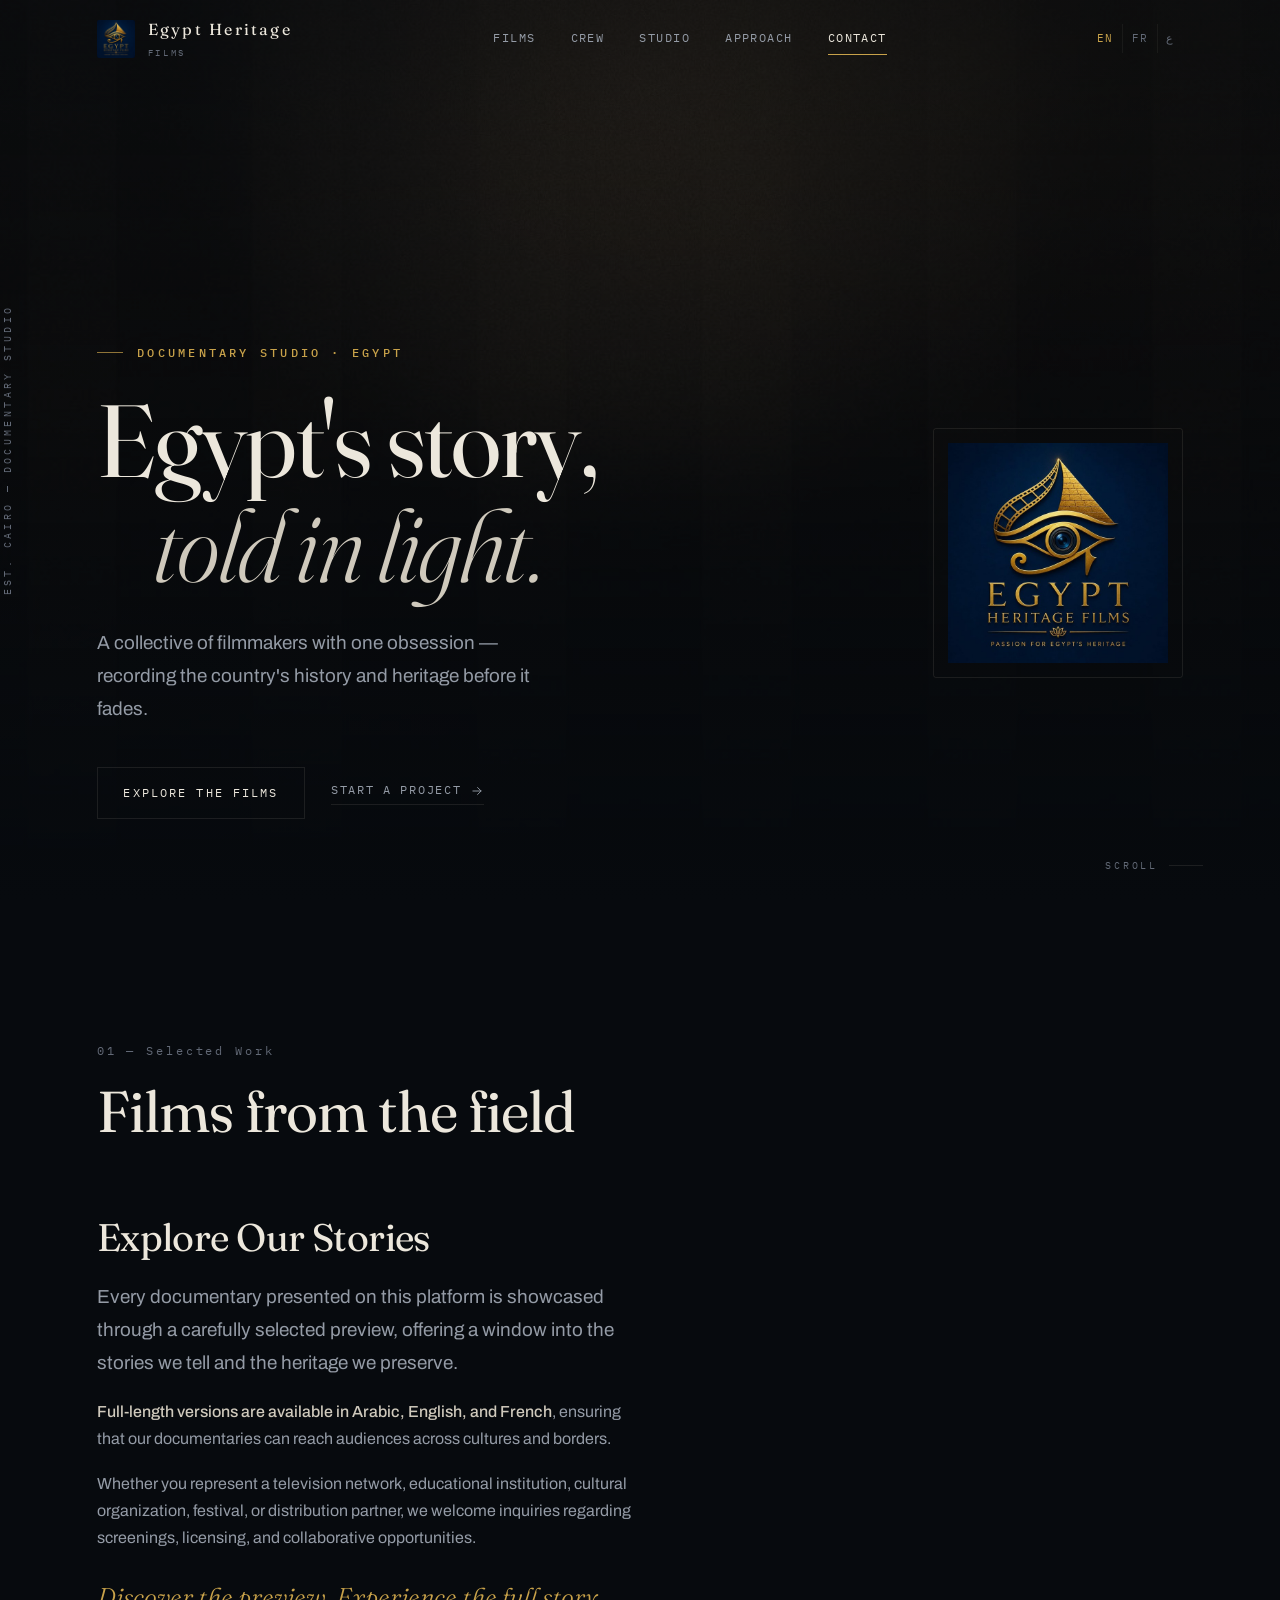
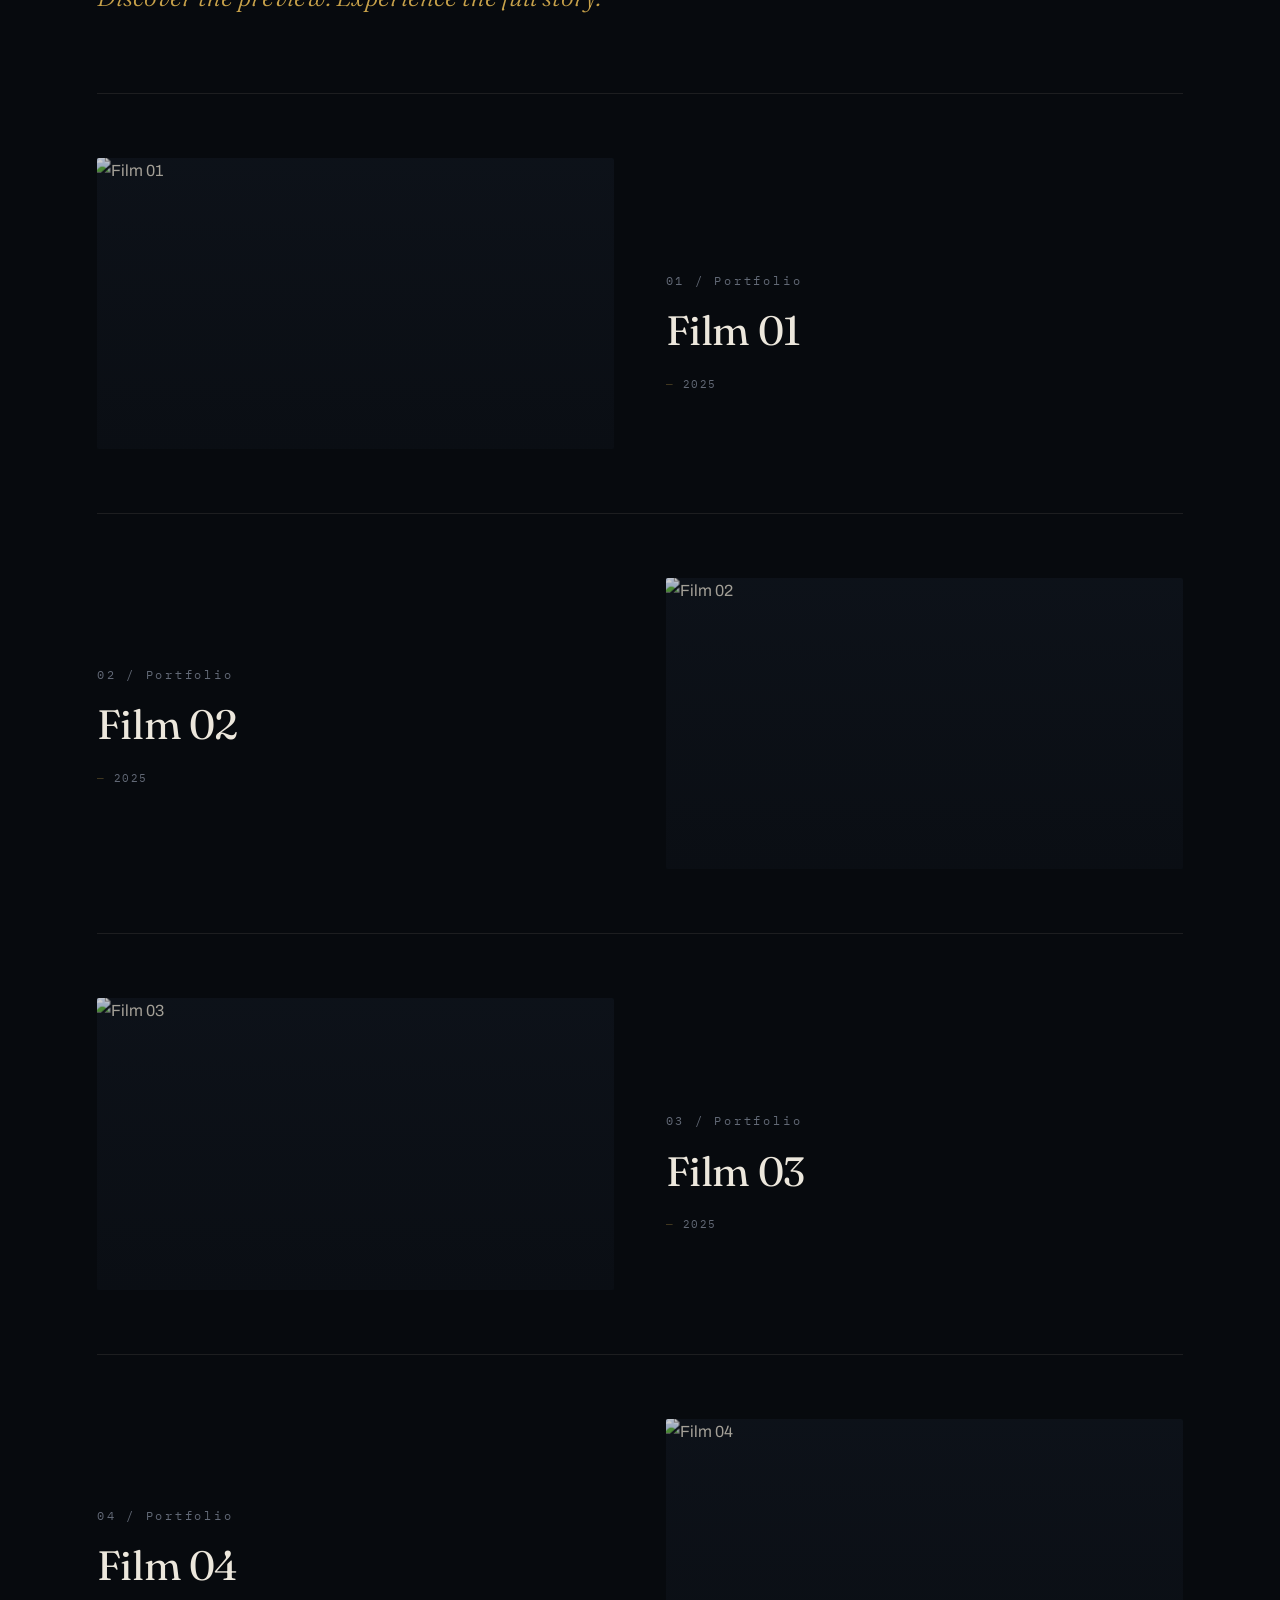
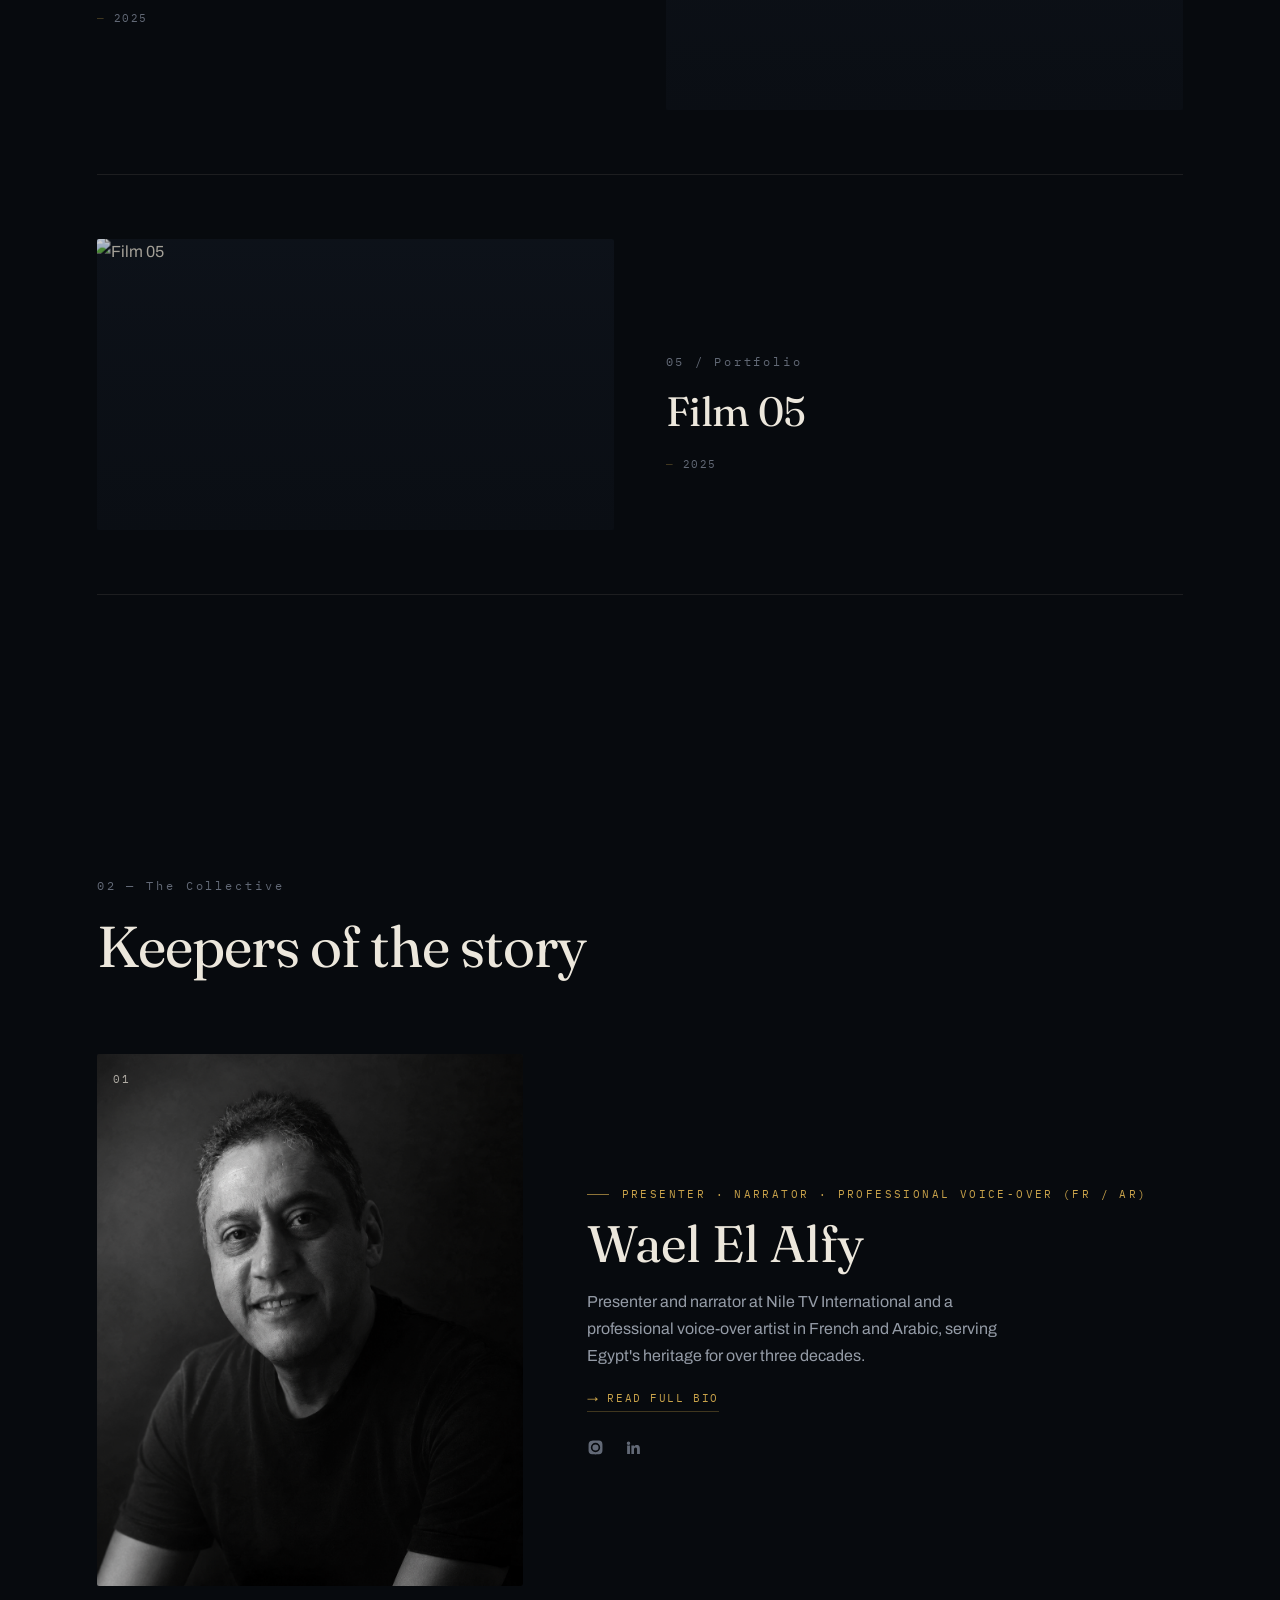
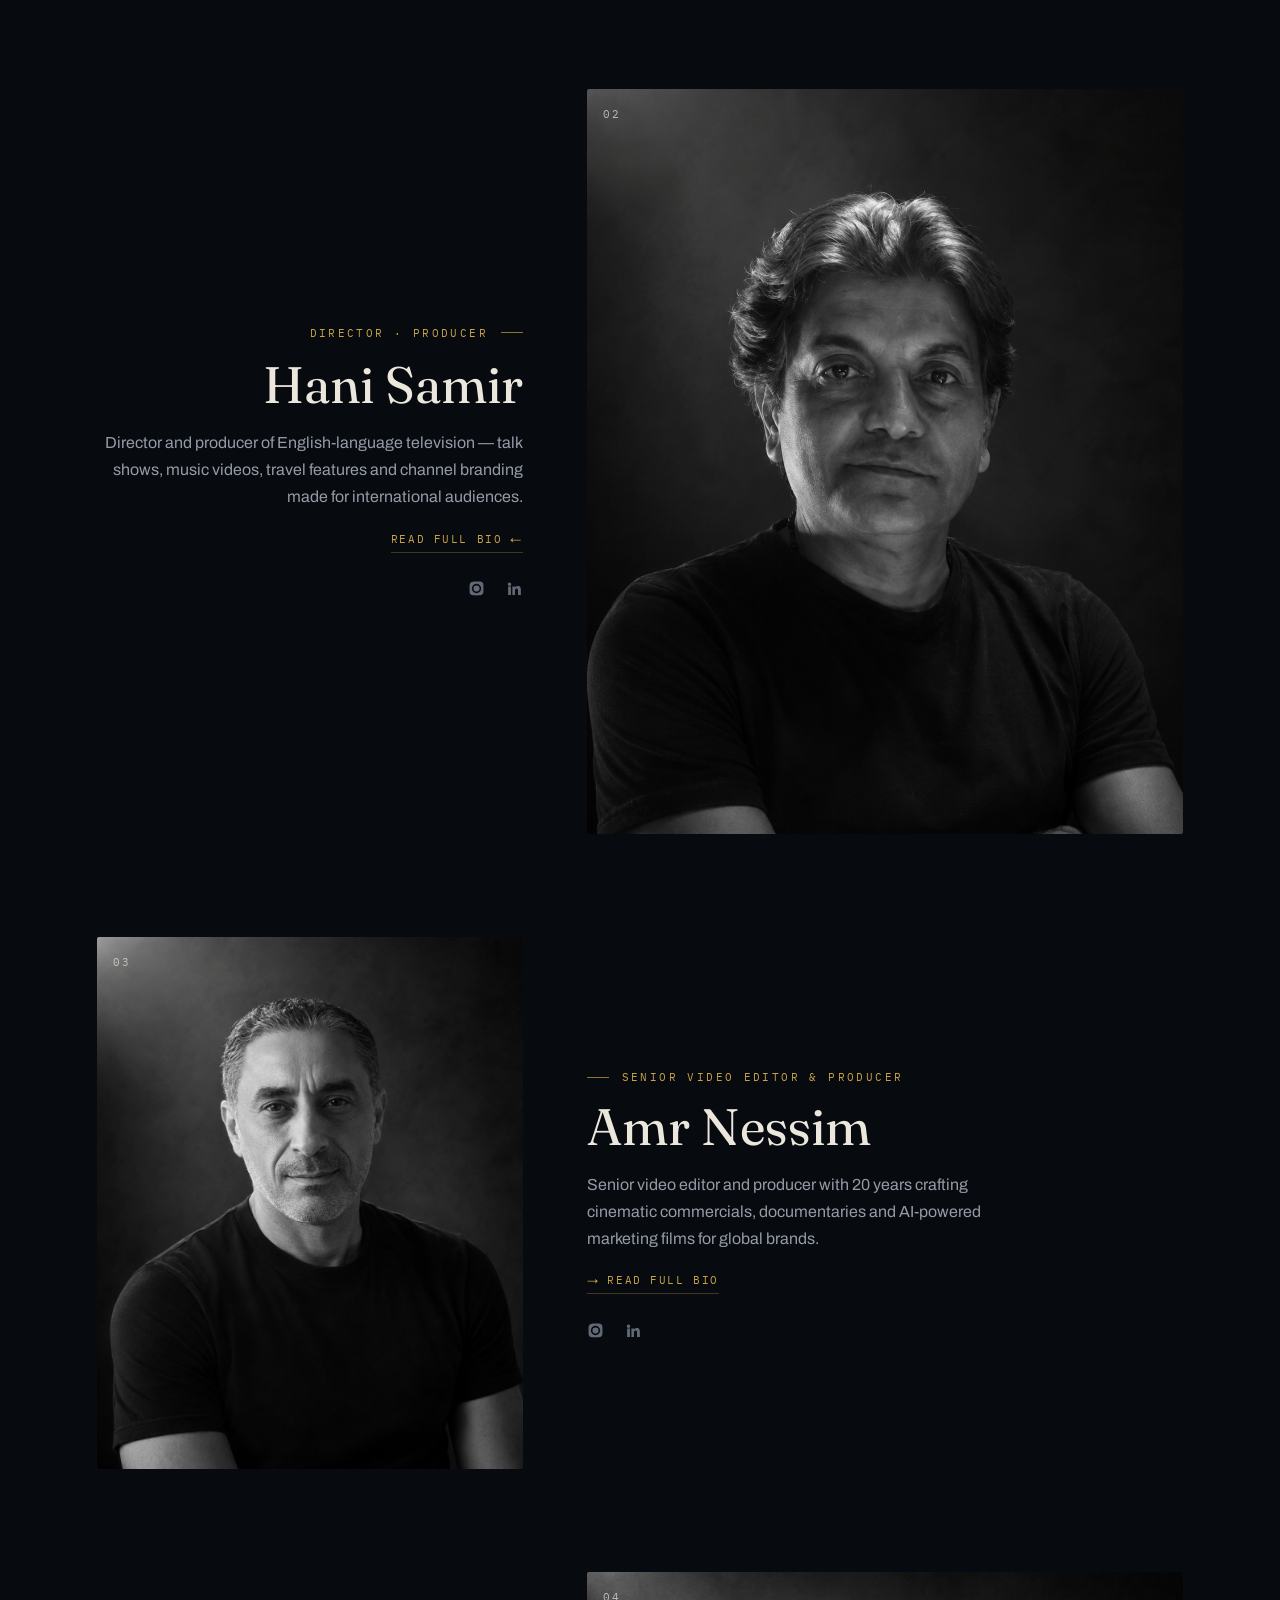
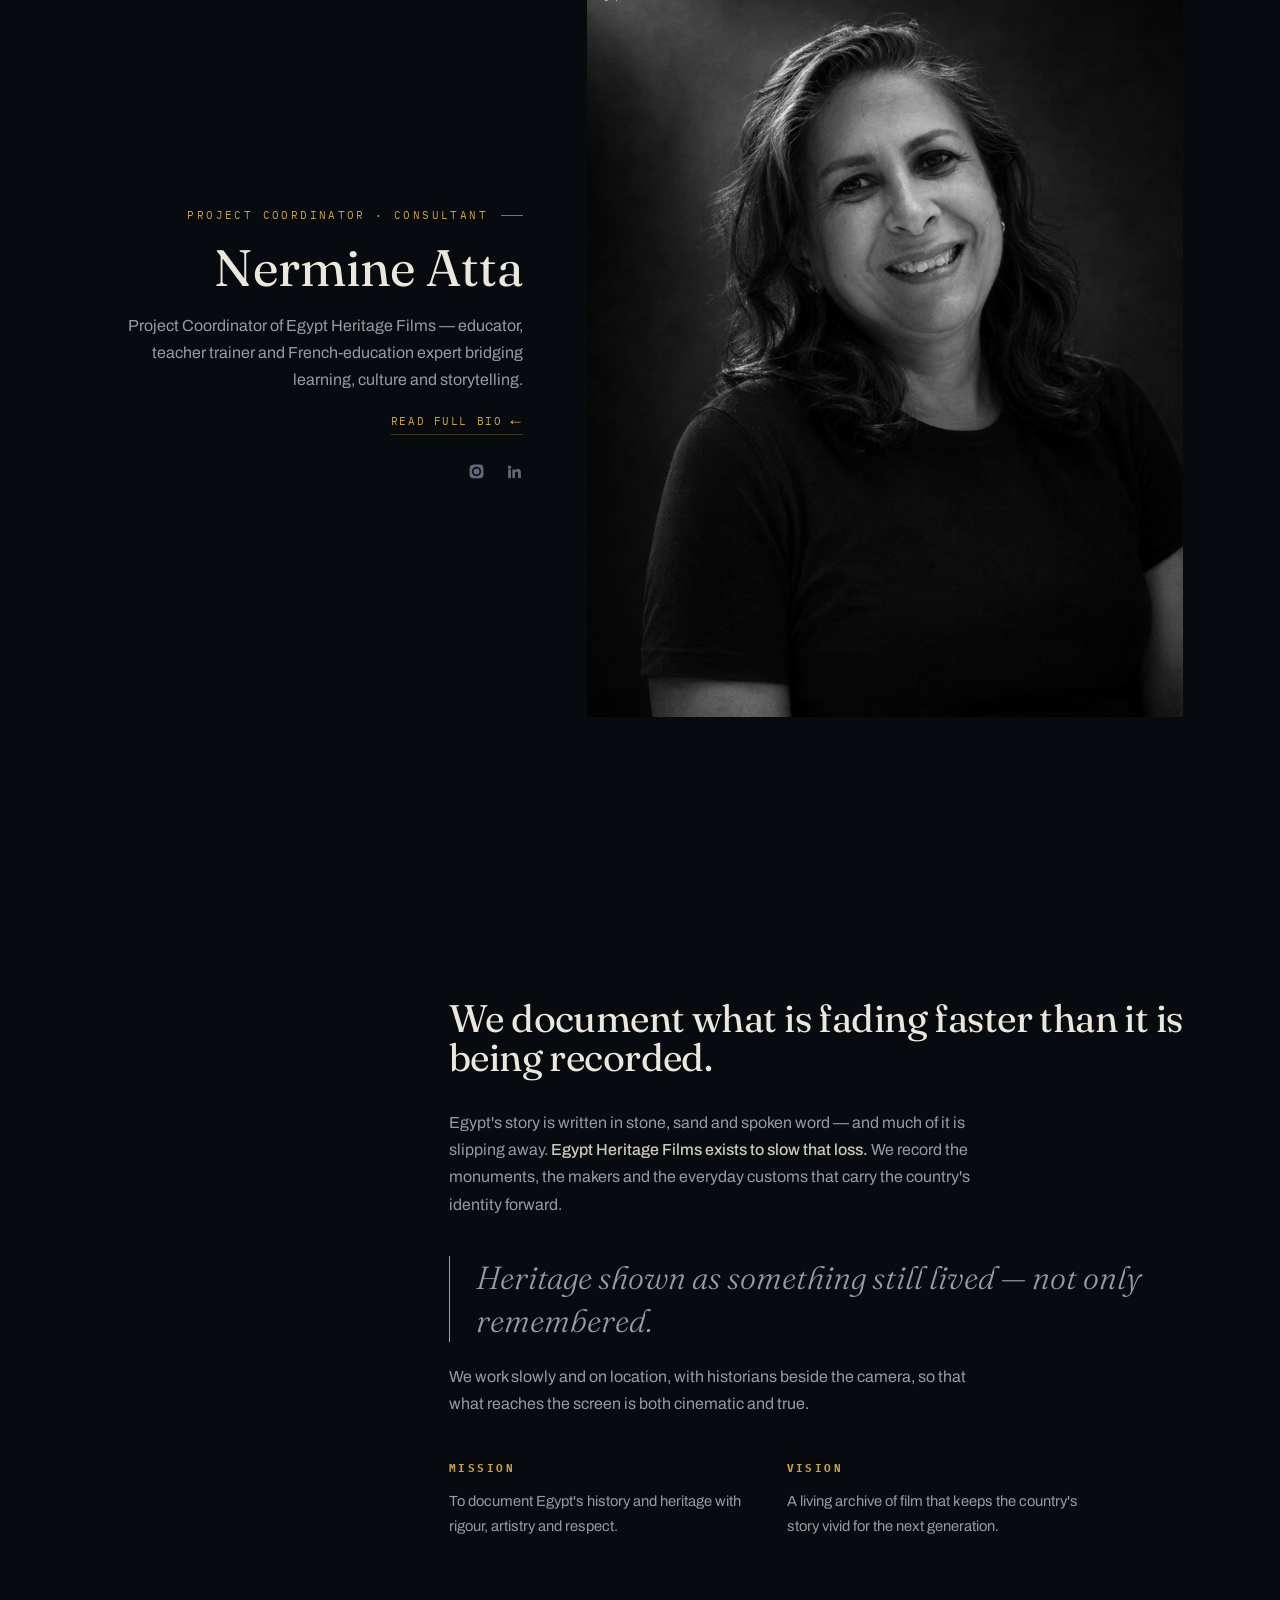
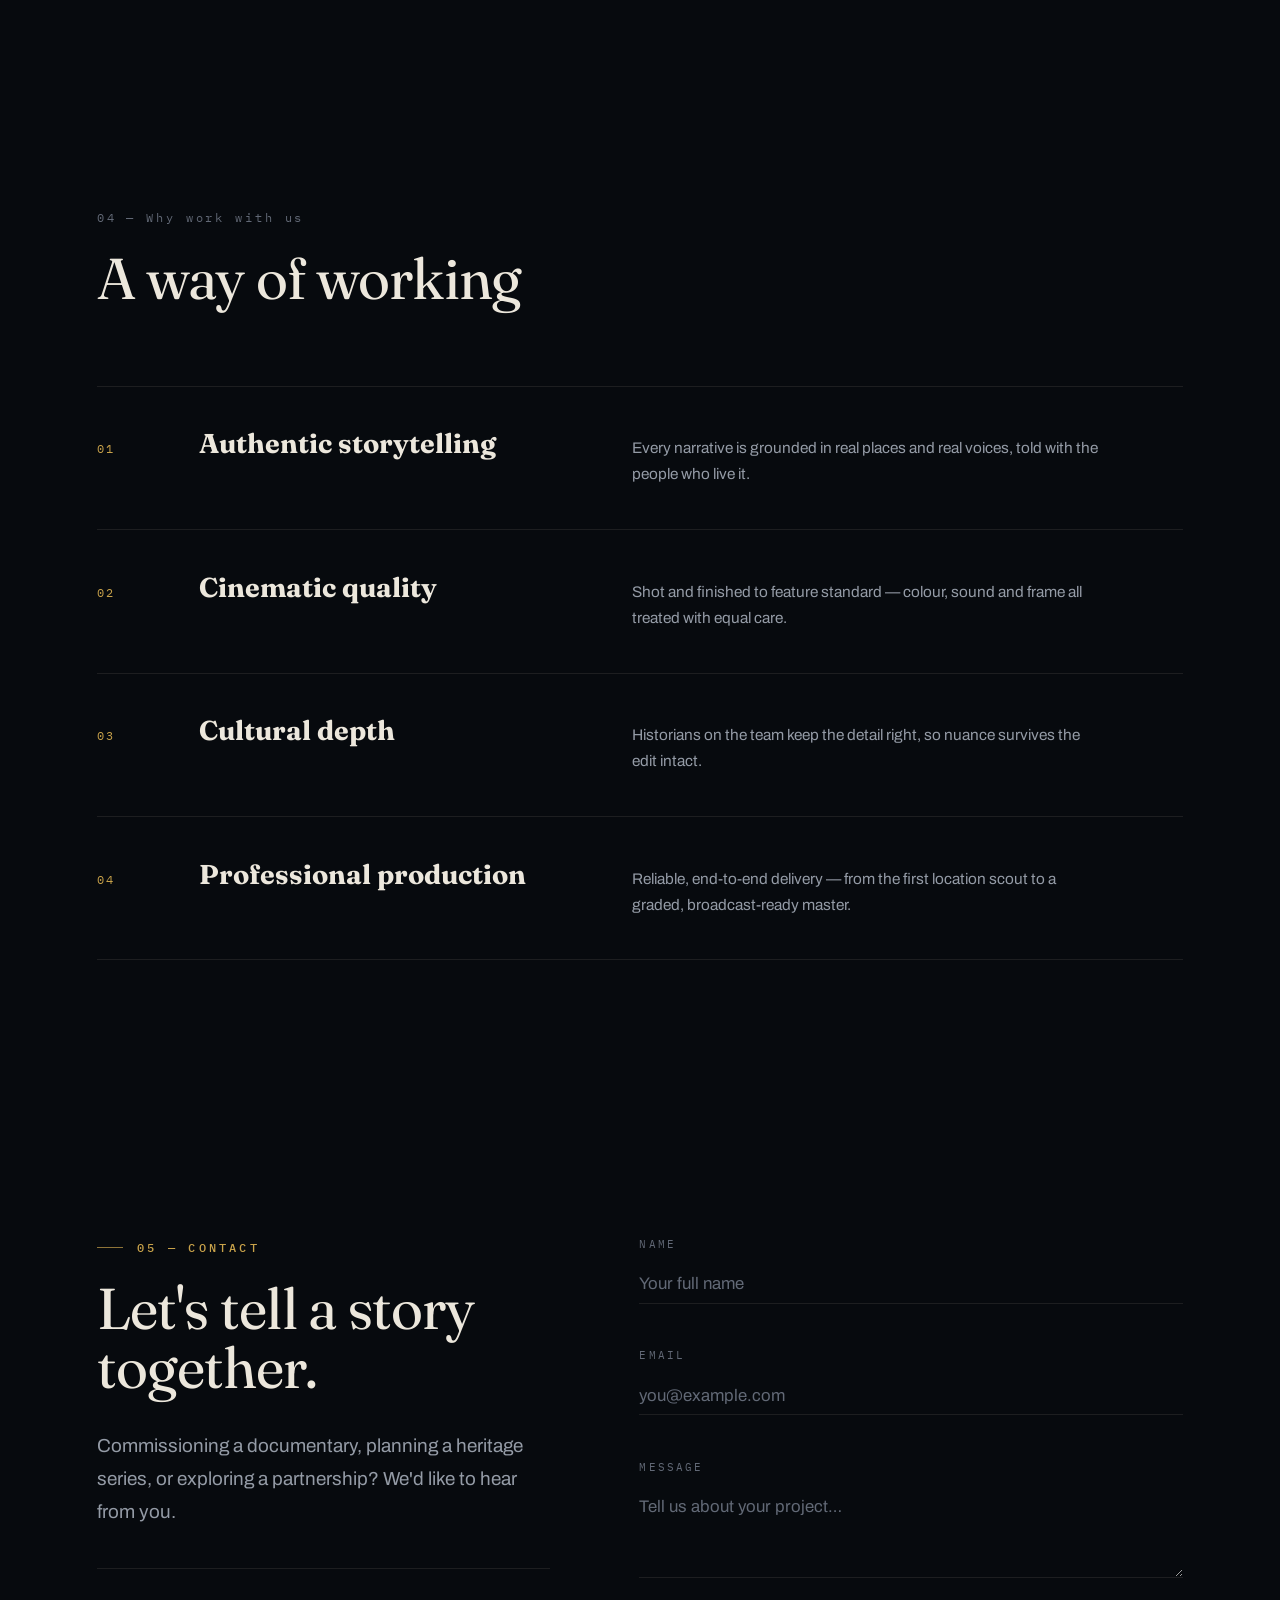
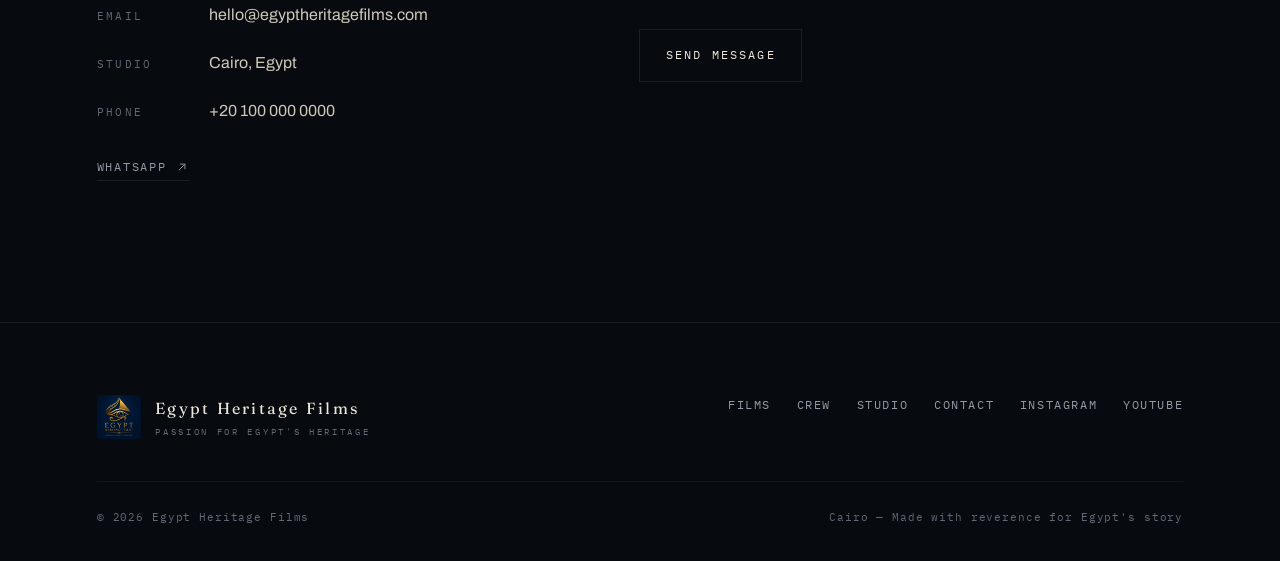
==== index.html @ 0e75bdc3 "first commit" ====
<!DOCTYPE html>
<html lang="en" dir="ltr">
<head>
  <meta charset="UTF-8" />
  <meta name="viewport" content="width=device-width, initial-scale=1.0" />
  <title>Egypt Heritage Films — A Documentary Studio</title>
  <meta name="description" content="A collective of filmmakers documenting the history and heritage of Egypt, one film at a time." />
  <meta property="og:title" content="Egypt Heritage Films" />
  <meta property="og:description" content="Documentaries preserving the story of Egypt." />
  <meta property="og:type" content="website" />
  <link rel="icon" href="assets/logo-sm.jpg" />

  <!-- Type: Fraunces (cinematic serif) · Archivo (grotesque body) · IBM Plex Mono (catalogue meta)
       Arabic: Amiri (serif display) · Cairo (body) -->
  <link rel="preconnect" href="https://fonts.googleapis.com" />
  <link rel="preconnect" href="https://fonts.gstatic.com" crossorigin />
  <link href="https://fonts.googleapis.com/css2?family=Fraunces:ital,opsz,wght@0,9..144,300..500;1,9..144,300..500&family=Archivo:wght@300;400;500;600&family=IBM+Plex+Mono:wght@400;500&family=Amiri:ital,wght@0,400;0,700;1,400&family=Cairo:wght@400;500;600;700&display=swap" rel="stylesheet" />

  <link rel="stylesheet" href="style.css" />
</head>
<body>

  <!-- LOADER -->
  <div class="loader" id="loader" aria-hidden="true">
    <div class="loader__mark">
      <div class="loader__word">Egypt Heritage Films</div>
      <div class="loader__rule"></div>
      <div class="loader__sub" data-i18n="tagline">Passion for Egypt's Heritage</div>
    </div>
  </div>

  <!-- NAV -->
  <header class="nav" id="nav">
    <div class="nav__inner">
      <a href="#hero" class="brand" aria-label="Egypt Heritage Films — home">
        <img src="assets/logo.jpg" alt="Egypt Heritage Films logo" />
        <span>
          <span class="brand__name">Egypt Heritage</span>
          <span class="brand__sub">Films</span>
        </span>
      </a>
      <nav class="nav__links" id="navLinks" aria-label="Primary">
        <a href="#work" data-i18n="nav.films">Films</a>
        <a href="#team" data-i18n="nav.crew">Crew</a>
        <a href="#about" data-i18n="nav.studio">Studio</a>
        <a href="#why" data-i18n="nav.approach">Approach</a>
        <a href="#contact" data-i18n="nav.contact">Contact</a>
      </nav>
      <div class="nav__right">
        <div class="lang" role="group" aria-label="Language">
          <button type="button" data-lang="en" class="active" aria-label="English">EN</button>
          <button type="button" data-lang="fr" aria-label="Français">FR</button>
          <button type="button" data-lang="ar" aria-label="العربية">ع</button>
        </div>
        <button class="nav__toggle" id="navToggle" aria-label="Open menu" aria-expanded="false">
          <span></span><span></span><span></span>
        </button>
      </div>
    </div>
  </header>

  <main>
    <!-- 1 · HERO -->
    <section class="hero" id="hero">
      <span class="hero__rail" aria-hidden="true" data-i18n="hero.rail">Est. Cairo — Documentary Studio</span>
      <div class="hero__inner">
        <div class="hero__copy">
          <span class="eyebrow hero__eyebrow" data-i18n="hero.eyebrow">Documentary Studio · Egypt</span>
          <h1 class="display hero__title" data-i18n="hero.title">
            Egypt's story,
            <span class="line2"><em>told in light.</em></span>
          </h1>
          <p class="lead hero__tag" data-i18n="hero.tag">A collective of filmmakers with one obsession — recording the country's history and heritage before it fades.</p>
          <div class="hero__actions">
            <a href="#work" class="btn" data-i18n="hero.btn">Explore the Films</a>
            <a href="#contact" class="link"><span data-i18n="hero.link">Start a project</span>
              <svg viewBox="0 0 24 24" fill="none" stroke="currentColor" stroke-width="1.6"><path d="M5 12h14M13 6l6 6-6 6" stroke-linecap="round" stroke-linejoin="round"/></svg>
            </a>
          </div>
        </div>
        <img class="hero__logo" id="heroLogo" src="assets/logo.jpg"
             alt="Egypt Heritage Films — Eye of Horus, pyramid and film-strip emblem" />
      </div>
      <div class="hero__scroll" aria-hidden="true"><span data-i18n="hero.scroll">Scroll</span><i></i></div>
    </section>

    <!-- 2 · FILMS -->
    <section class="section work" id="work">
      <div class="container">
        <div class="s-head" data-reveal>
          <span class="idx" data-i18n="work.idx">01 — Selected Work</span>
          <h2 class="display h-lg" data-i18n="work.title">Films from the field</h2>
        </div>

        <div class="work__intro" data-reveal>
          <h3 class="display h-md work__intro-title" data-i18n="work.exTitle">Explore Our Stories</h3>
          <p class="lead" data-i18n="work.exP1">Every documentary presented on this platform is showcased through a carefully selected preview, offering a window into the stories we tell and the heritage we preserve.</p>
          <p data-i18n="work.exP2"><strong>Full-length versions are available in Arabic, English, and French</strong>, ensuring that our documentaries can reach audiences across cultures and borders.</p>
          <p data-i18n="work.exP3">Whether you represent a television network, educational institution, cultural organization, festival, or distribution partner, we welcome inquiries regarding screenings, licensing, and collaborative opportunities.</p>
          <p class="work__cta" data-i18n="work.exCta">Discover the preview. Experience the full story.</p>
        </div>

        <!-- Films are streamed from Google Drive: data-video is the /preview URL,
             the card thumbnail comes from Drive's thumbnail endpoint. -->
        <div class="films">
          <article class="film" data-reveal
                   data-video="https://drive.google.com/file/d/1yYDEXdmLXgruZGEpByBUhGRuFI118DvD/preview">
            <div class="film__media">
              <img src="https://drive.google.com/thumbnail?id=1yYDEXdmLXgruZGEpByBUhGRuFI118DvD&sz=w1200" alt="Film 01" loading="lazy" referrerpolicy="no-referrer" />
              <span class="film__play"><span><svg viewBox="0 0 24 24"><path d="M8 5v14l11-7z"/></svg></span></span>
            </div>
            <div class="film__text">
              <span class="film__index" data-i18n="film1.idx">01 / Portfolio</span>
              <h3 class="film__title" data-i18n="film1.title">Film 01</h3>
              <div class="film__meta"><span>2025</span></div>
            </div>
          </article>

          <article class="film" data-reveal
                   data-video="https://drive.google.com/file/d/1yZFH-ynGXxWPg5OnJfNq3fan7AmMKDLx/preview">
            <div class="film__media">
              <img src="https://drive.google.com/thumbnail?id=1yZFH-ynGXxWPg5OnJfNq3fan7AmMKDLx&sz=w1200" alt="Film 02" loading="lazy" referrerpolicy="no-referrer" />
              <span class="film__play"><span><svg viewBox="0 0 24 24"><path d="M8 5v14l11-7z"/></svg></span></span>
            </div>
            <div class="film__text">
              <span class="film__index" data-i18n="film2.idx">02 / Portfolio</span>
              <h3 class="film__title" data-i18n="film2.title">Film 02</h3>
              <div class="film__meta"><span>2025</span></div>
            </div>
          </article>

          <article class="film" data-reveal
                   data-video="https://drive.google.com/file/d/1yYRln51pMSo2RyPX9fD3YILJebd2pC3W/preview">
            <div class="film__media">
              <img src="https://drive.google.com/thumbnail?id=1yYRln51pMSo2RyPX9fD3YILJebd2pC3W&sz=w1200" alt="Film 03" loading="lazy" referrerpolicy="no-referrer" />
              <span class="film__play"><span><svg viewBox="0 0 24 24"><path d="M8 5v14l11-7z"/></svg></span></span>
            </div>
            <div class="film__text">
              <span class="film__index" data-i18n="film3.idx">03 / Portfolio</span>
              <h3 class="film__title" data-i18n="film3.title">Film 03</h3>
              <div class="film__meta"><span>2025</span></div>
            </div>
          </article>

          <article class="film" data-reveal
                   data-video="https://drive.google.com/file/d/1yVp_1SvSIGS2_JLfOaKosJya0cLTuSCc/preview">
            <div class="film__media">
              <img src="https://drive.google.com/thumbnail?id=1yVp_1SvSIGS2_JLfOaKosJya0cLTuSCc&sz=w1200" alt="Film 04" loading="lazy" referrerpolicy="no-referrer" />
              <span class="film__play"><span><svg viewBox="0 0 24 24"><path d="M8 5v14l11-7z"/></svg></span></span>
            </div>
            <div class="film__text">
              <span class="film__index" data-i18n="film4.idx">04 / Portfolio</span>
              <h3 class="film__title" data-i18n="film4.title">Film 04</h3>
              <div class="film__meta"><span>2025</span></div>
            </div>
          </article>

          <article class="film" data-reveal
                   data-video="https://drive.google.com/file/d/1yWnSyJ98w921Zvax2TSo-epRz2ob1ATD/preview">
            <div class="film__media">
              <img src="https://drive.google.com/thumbnail?id=1yWnSyJ98w921Zvax2TSo-epRz2ob1ATD&sz=w1200" alt="Film 05" loading="lazy" referrerpolicy="no-referrer" />
              <span class="film__play"><span><svg viewBox="0 0 24 24"><path d="M8 5v14l11-7z"/></svg></span></span>
            </div>
            <div class="film__text">
              <span class="film__index" data-i18n="film5.idx">05 / Portfolio</span>
              <h3 class="film__title" data-i18n="film5.title">Film 05</h3>
              <div class="film__meta"><span>2025</span></div>
            </div>
          </article>
        </div>
      </div>
    </section>

    <!-- 3 · CREW -->
    <section class="section team" id="team">
      <div class="container">
        <div class="s-head" data-reveal>
          <span class="idx" data-i18n="team.idx">02 — The Collective</span>
          <h2 class="display h-lg" data-i18n="team.title">Keepers of the story</h2>
        </div>

        <div class="crew">
          <!-- Replace each portrait src with a real photo when you have one.
               Full bios live in the hidden <template> and open in the bio modal. -->

          <!-- 01 · Wael El Alfy -->
          <article class="person" data-reveal>
            <div class="person__photo">
              <img src="assets/team-2.png" alt="Wael El Alfy" loading="lazy" />
              <span class="person__no">01</span>
            </div>
            <div class="person__body">
              <span class="person__role" data-i18n="p1.role">Presenter · Narrator · Professional Voice-Over (FR / AR)</span>
              <h3 class="person__name" data-i18n="p1.name">Wael El Alfy</h3>
              <p class="person__bio" data-i18n="p1.sum">Presenter and narrator at Nile TV International and a professional voice-over artist in French and Arabic, serving Egypt's heritage for over three decades.</p>
              <button class="person__more" type="button" data-i18n="crew.more">Read full bio</button>
              <template class="person__full" data-i18n="p1.full">
                <p>For over three decades, I have devoted my career to conveying Egyptian culture, history and heritage to French-speaking and Arabic-speaking audiences.</p>
                <p>A French-language tour-guide lecturer since 1990 and a graduate of the Jesuit College of Cairo, I have built a career founded on mastery of the French language, excellence in narration and a passion for Egypt.</p>
                <p>Today I am a presenter and narrator at Nile TV International, where I take part in producing programmes and documentaries devoted to Egyptian civilisation, archaeology, heritage and cultural tourism. Among the productions I have contributed to are <strong>Description of Egypt</strong>, <strong>Treasures of Egypt</strong>, <strong>The Culture Journal</strong> and <strong>Egypt at 1 pm</strong>.</p>
                <p>Throughout my career, I have provided narration and presentation for many audiovisual productions, highlighting Egypt's most emblematic Pharaonic, Coptic and Islamic sites. My work serves television channels as much as cultural institutions, documentary producers and international organisations.</p>
                <p>My voice, recognised for its clarity, warmth and precision, adapts to a wide range of projects: documentaries, institutional films, reports, tourism content, audio guides, museums, podcasts and communication campaigns.</p>
                <p>Every project is, for me, an opportunity to tell a story with authenticity, emotion and professional rigour.</p>
                <h4 class="bio__subhead">Skills</h4>
                <ul class="bio__skills">
                  <li>Television presenting</li>
                  <li>Documentary narration</li>
                  <li>Professional voice-over in French and Arabic</li>
                  <li>Cultural and tourism reporting</li>
                  <li>Writing and adapting scripts</li>
                  <li>Heritage and audiovisual communication</li>
                </ul>
                <blockquote class="bio__quote">To give heritage a voice, to tell history with passion, and to build a lasting bond between cultures.</blockquote>
              </template>
              <div class="person__social">
                <a href="#" aria-label="Instagram"><svg viewBox="0 0 24 24" fill="currentColor"><path d="M12 2.2c3.2 0 3.6 0 4.8.07 3.3.15 4.8 1.7 5 5 .05 1.2.06 1.6.06 4.7s0 3.5-.06 4.7c-.2 3.3-1.7 4.8-5 5-1.2.05-1.6.06-4.8.06s-3.6 0-4.8-.06c-3.3-.2-4.8-1.7-5-5C2.2 15.5 2.2 15.1 2.2 12s0-3.5.06-4.7c.2-3.3 1.7-4.8 5-5C8.4 2.2 8.8 2.2 12 2.2zm0 3.2a6.6 6.6 0 100 13.2 6.6 6.6 0 000-13.2zm0 10.9a4.3 4.3 0 110-8.6 4.3 4.3 0 010 8.6zm6.9-11.1a1.5 1.5 0 11-3 0 1.5 1.5 0 013 0z"/></svg></a>
                <a href="#" aria-label="LinkedIn"><svg viewBox="0 0 24 24" fill="currentColor"><path d="M4.98 3.5a2.5 2.5 0 11-.02 5 2.5 2.5 0 01.02-5zM3 9h4v12H3zM9 9h3.8v1.6h.05c.53-1 1.8-2 3.75-2C20.5 8.6 21 11 21 14.3V21h-4v-5.9c0-1.4 0-3.2-2-3.2s-2.3 1.5-2.3 3.1V21H9z"/></svg></a>
              </div>
            </div>
          </article>

          <!-- 02 · Hani Samir -->
          <article class="person" data-reveal>
            <div class="person__photo">
              <img src="assets/team-3.png" alt="Hani Samir" loading="lazy" />
              <span class="person__no">02</span>
            </div>
            <div class="person__body">
              <span class="person__role" data-i18n="p2.role">Director · Producer</span>
              <h3 class="person__name" data-i18n="p2.name">Hani Samir</h3>
              <p class="person__bio" data-i18n="p2.sum">Director and producer of English-language television — talk shows, music videos, travel features and channel branding made for international audiences.</p>
              <button class="person__more" type="button" data-i18n="crew.more">Read full bio</button>
              <template class="person__full" data-i18n="p2.full">
                <p>Throughout my career, I have led and delivered a diverse range of content—from live talk shows and political satire to music videos, travel features, and documentaries—many of which were broadcast in English and targeted at international audiences. My work with Nile TV's English-language programs, such as <strong>Nile Café</strong> and <strong>Generation Talk</strong>, has equipped me with the cultural fluency and editorial sensitivity needed to engage diverse viewerships.</p>
                <p>I have also directed and produced branding campaigns and visual identities for national TV channels, collaborating with international teams and integrating cutting-edge visual design techniques including chroma and motion graphics. My hands-on skills in editing (Avid, Final Cut) and visual storytelling allow me to deliver polished productions from concept to final cut.</p>
              </template>
              <div class="person__social">
                <a href="#" aria-label="Instagram"><svg viewBox="0 0 24 24" fill="currentColor"><path d="M12 2.2c3.2 0 3.6 0 4.8.07 3.3.15 4.8 1.7 5 5 .05 1.2.06 1.6.06 4.7s0 3.5-.06 4.7c-.2 3.3-1.7 4.8-5 5-1.2.05-1.6.06-4.8.06s-3.6 0-4.8-.06c-3.3-.2-4.8-1.7-5-5C2.2 15.5 2.2 15.1 2.2 12s0-3.5.06-4.7c.2-3.3 1.7-4.8 5-5C8.4 2.2 8.8 2.2 12 2.2zm0 3.2a6.6 6.6 0 100 13.2 6.6 6.6 0 000-13.2zm0 10.9a4.3 4.3 0 110-8.6 4.3 4.3 0 010 8.6zm6.9-11.1a1.5 1.5 0 11-3 0 1.5 1.5 0 013 0z"/></svg></a>
                <a href="#" aria-label="LinkedIn"><svg viewBox="0 0 24 24" fill="currentColor"><path d="M4.98 3.5a2.5 2.5 0 11-.02 5 2.5 2.5 0 01.02-5zM3 9h4v12H3zM9 9h3.8v1.6h.05c.53-1 1.8-2 3.75-2C20.5 8.6 21 11 21 14.3V21h-4v-5.9c0-1.4 0-3.2-2-3.2s-2.3 1.5-2.3 3.1V21H9z"/></svg></a>
              </div>
            </div>
          </article>

          <!-- 03 · Amr Nessim -->
          <article class="person" data-reveal>
            <div class="person__photo">
              <img src="assets/team-1.png" alt="Amr Nessim" loading="lazy" />
              <span class="person__no">03</span>
            </div>
            <div class="person__body">
              <span class="person__role" data-i18n="p3.role">Senior Video Editor &amp; Producer</span>
              <h3 class="person__name" data-i18n="p3.name">Amr Nessim</h3>
              <p class="person__bio" data-i18n="p3.sum">Senior video editor and producer with 20 years crafting cinematic commercials, documentaries and AI-powered marketing films for global brands.</p>
              <button class="person__more" type="button" data-i18n="crew.more">Read full bio</button>
              <template class="person__full" data-i18n="p3.full">
                <p>With 20 years of experience in video production, I specialize in crafting cinematic commercials, documentaries, corporate films, and AI-powered marketing videos that help brands communicate, engage, and grow across global markets.</p>
              </template>
              <div class="person__social">
                <a href="#" aria-label="Instagram"><svg viewBox="0 0 24 24" fill="currentColor"><path d="M12 2.2c3.2 0 3.6 0 4.8.07 3.3.15 4.8 1.7 5 5 .05 1.2.06 1.6.06 4.7s0 3.5-.06 4.7c-.2 3.3-1.7 4.8-5 5-1.2.05-1.6.06-4.8.06s-3.6 0-4.8-.06c-3.3-.2-4.8-1.7-5-5C2.2 15.5 2.2 15.1 2.2 12s0-3.5.06-4.7c.2-3.3 1.7-4.8 5-5C8.4 2.2 8.8 2.2 12 2.2zm0 3.2a6.6 6.6 0 100 13.2 6.6 6.6 0 000-13.2zm0 10.9a4.3 4.3 0 110-8.6 4.3 4.3 0 010 8.6zm6.9-11.1a1.5 1.5 0 11-3 0 1.5 1.5 0 013 0z"/></svg></a>
                <a href="#" aria-label="LinkedIn"><svg viewBox="0 0 24 24" fill="currentColor"><path d="M4.98 3.5a2.5 2.5 0 11-.02 5 2.5 2.5 0 01.02-5zM3 9h4v12H3zM9 9h3.8v1.6h.05c.53-1 1.8-2 3.75-2C20.5 8.6 21 11 21 14.3V21h-4v-5.9c0-1.4 0-3.2-2-3.2s-2.3 1.5-2.3 3.1V21H9z"/></svg></a>
              </div>
            </div>
          </article>

          <!-- 04 · Nermine Atta -->
          <article class="person" data-reveal>
            <div class="person__photo">
              <img src="assets/team-4.png" alt="Nermine Atta" loading="lazy" />
              <span class="person__no">04</span>
            </div>
            <div class="person__body">
              <span class="person__role" data-i18n="p4.role">Project Coordinator · Consultant</span>
              <h3 class="person__name" data-i18n="p4.name">Nermine Atta</h3>
              <p class="person__bio" data-i18n="p4.sum">Project Coordinator of Egypt Heritage Films — educator, teacher trainer and French-education expert bridging learning, culture and storytelling.</p>
              <button class="person__more" type="button" data-i18n="crew.more">Read full bio</button>
              <template class="person__full" data-i18n="p4.full">
                <p>I am an experienced <strong>Project Coordinator, Teacher Trainer, and French Education Expert</strong> with a strong commitment to educational excellence and professional development. Since <strong>2018</strong>, I have been leading and coordinating educational projects, designing impactful training programs, and empowering educators to achieve excellence in teaching and learning.</p>
                <p>As the <strong>First French Inspector</strong>, I provide pedagogical leadership, quality assurance, and continuous support for French language education. I am also a <strong>Certified Training Program Designer</strong>, accredited by the <strong>Professional Academy for Teachers in Egypt</strong>, with extensive experience in developing competency-based training programs.</p>
                <p>In addition, I am an <strong>Accredited DELF Examiner and Marker (up to B2 level)</strong>, ensuring fair and high-quality assessment in accordance with the Common European Framework of Reference for Languages (CEFR).</p>
                <p>Beyond education, I work as a <strong>Freelance Consultant</strong> with a deep passion for documentary film marketing, cultural storytelling, and digital communication. I currently serve as the <strong>Project Coordinator of the "Egypt Heritage Films" initiative</strong>, a documentary film project dedicated to preserving, promoting, and showcasing Egypt's rich cultural heritage through compelling visual storytelling.</p>
                <p>My expertise combines education, project management, training, international language assessment, and creative communication, allowing me to bridge the worlds of learning, culture, and innovation.</p>
                <blockquote class="bio__quote">My mission is to empower people, inspire lifelong learning, and create meaningful projects that leave a lasting educational and cultural impact.</blockquote>
              </template>
              <div class="person__social">
                <a href="#" aria-label="Instagram"><svg viewBox="0 0 24 24" fill="currentColor"><path d="M12 2.2c3.2 0 3.6 0 4.8.07 3.3.15 4.8 1.7 5 5 .05 1.2.06 1.6.06 4.7s0 3.5-.06 4.7c-.2 3.3-1.7 4.8-5 5-1.2.05-1.6.06-4.8.06s-3.6 0-4.8-.06c-3.3-.2-4.8-1.7-5-5C2.2 15.5 2.2 15.1 2.2 12s0-3.5.06-4.7c.2-3.3 1.7-4.8 5-5C8.4 2.2 8.8 2.2 12 2.2zm0 3.2a6.6 6.6 0 100 13.2 6.6 6.6 0 000-13.2zm0 10.9a4.3 4.3 0 110-8.6 4.3 4.3 0 010 8.6zm6.9-11.1a1.5 1.5 0 11-3 0 1.5 1.5 0 013 0z"/></svg></a>
                <a href="#" aria-label="LinkedIn"><svg viewBox="0 0 24 24" fill="currentColor"><path d="M4.98 3.5a2.5 2.5 0 11-.02 5 2.5 2.5 0 01.02-5zM3 9h4v12H3zM9 9h3.8v1.6h.05c.53-1 1.8-2 3.75-2C20.5 8.6 21 11 21 14.3V21h-4v-5.9c0-1.4 0-3.2-2-3.2s-2.3 1.5-2.3 3.1V21H9z"/></svg></a>
              </div>
            </div>
          </article>
        </div>
      </div>
    </section>

    <!-- 4 · STUDIO / ABOUT -->
    <section class="section about" id="about">
      <div class="container about__grid">
        <aside class="about__aside" data-reveal>
          <span class="eyebrow" data-i18n="about.eyebrow">03 — The Studio</span>
          <svg class="about__eye" viewBox="0 0 200 120" fill="none" stroke="currentColor" stroke-width="2" stroke-linecap="round" stroke-linejoin="round" aria-hidden="true">
            <path d="M20 40 C60 20 120 22 150 46"/>
            <path d="M28 58 C60 40 118 42 150 58 C118 78 60 80 28 58 Z"/>
            <circle cx="90" cy="58" r="10" fill="currentColor" stroke="none"/>
            <path d="M150 58 C158 74 156 92 140 104"/>
            <path d="M44 66 C40 84 56 92 66 84 C74 78 70 70 62 72"/>
          </svg>
        </aside>
        <div class="about__main">
          <h2 class="display h-md" data-i18n="about.title">We document what is fading faster than it is being recorded.</h2>
          <p data-i18n="about.p1">Egypt's story is written in stone, sand and spoken word — and much of it is slipping away. <strong>Egypt Heritage Films exists to slow that loss.</strong> We record the monuments, the makers and the everyday customs that carry the country's identity forward.</p>
          <p class="pullquote" data-i18n="about.quote">Heritage shown as something still lived — not only remembered.</p>
          <p data-i18n="about.p2">We work slowly and on location, with historians beside the camera, so that what reaches the screen is both cinematic and true.</p>
          <div class="about__pillars">
            <div class="pillar">
              <h4 data-i18n="about.mh">Mission</h4>
              <p data-i18n="about.mp">To document Egypt's history and heritage with rigour, artistry and respect.</p>
            </div>
            <div class="pillar">
              <h4 data-i18n="about.vh">Vision</h4>
              <p data-i18n="about.vp">A living archive of film that keeps the country's story vivid for the next generation.</p>
            </div>
          </div>
        </div>
      </div>
    </section>

    <!-- 5 · APPROACH / WHY US -->
    <section class="section why" id="why">
      <div class="container">
        <div class="s-head" data-reveal>
          <span class="idx" data-i18n="why.idx">04 — Why work with us</span>
          <h2 class="display h-lg" data-i18n="why.title">A way of working</h2>
        </div>
        <div class="creed">
          <div class="creed__row" data-reveal>
            <span class="creed__no">01</span>
            <h3 class="creed__title" data-i18n="c1.t">Authentic storytelling</h3>
            <p class="creed__desc" data-i18n="c1.d">Every narrative is grounded in real places and real voices, told with the people who live it.</p>
          </div>
          <div class="creed__row" data-reveal>
            <span class="creed__no">02</span>
            <h3 class="creed__title" data-i18n="c2.t">Cinematic quality</h3>
            <p class="creed__desc" data-i18n="c2.d">Shot and finished to feature standard — colour, sound and frame all treated with equal care.</p>
          </div>
          <div class="creed__row" data-reveal>
            <span class="creed__no">03</span>
            <h3 class="creed__title" data-i18n="c3.t">Cultural depth</h3>
            <p class="creed__desc" data-i18n="c3.d">Historians on the team keep the detail right, so nuance survives the edit intact.</p>
          </div>
          <div class="creed__row" data-reveal>
            <span class="creed__no">04</span>
            <h3 class="creed__title" data-i18n="c4.t">Professional production</h3>
            <p class="creed__desc" data-i18n="c4.d">Reliable, end-to-end delivery — from the first location scout to a graded, broadcast-ready master.</p>
          </div>
        </div>
      </div>
    </section>

    <!-- 6 · CONTACT -->
    <section class="section contact" id="contact">
      <div class="container contact__grid">
        <div class="contact__intro" data-reveal>
          <span class="eyebrow" data-i18n="contact.eyebrow">05 — Contact</span>
          <h2 class="display h-lg" style="margin-top:1.4rem" data-i18n="contact.title">Let's tell a story together.</h2>
          <p class="lead measure" data-i18n="contact.lead">Commissioning a documentary, planning a heritage series, or exploring a partnership? We'd like to hear from you.</p>

          <dl class="contact__lines">
            <div class="contact__line"><dt data-i18n="ct.email">Email</dt><dd><a href="mailto:hello@egyptheritagefilms.com">hello@egyptheritagefilms.com</a></dd></div>
            <div class="contact__line"><dt data-i18n="ct.studio">Studio</dt><dd data-i18n="ct.studioV">Cairo, Egypt</dd></div>
            <div class="contact__line"><dt data-i18n="ct.phone">Phone</dt><dd><a href="tel:+201000000000">+20 100 000 0000</a></dd></div>
          </dl>

          <!-- Replace the number with your WhatsApp business line -->
          <a class="link contact__wa" href="https://wa.me/201000000000?text=Hello%20Egypt%20Heritage%20Films" target="_blank" rel="noopener">
            <span data-i18n="ct.wa">WhatsApp</span>
            <svg viewBox="0 0 24 24" fill="none" stroke="currentColor" stroke-width="1.6"><path d="M7 17L17 7M9 7h8v8" stroke-linecap="round" stroke-linejoin="round"/></svg>
          </a>
        </div>

        <form class="form" id="contactForm" data-reveal novalidate>
          <div class="field" id="f-name">
            <label for="name" data-i18n="f.name">Name</label>
            <input type="text" id="name" name="name" placeholder="Your full name" data-i18n-ph="ph.name" autocomplete="name" />
            <p class="field__err" data-i18n="e.name">Please enter your name.</p>
          </div>
          <div class="field" id="f-email">
            <label for="email" data-i18n="f.email">Email</label>
            <input type="email" id="email" name="email" placeholder="you@example.com" autocomplete="email" />
            <p class="field__err" data-i18n="e.email">Please enter a valid email address.</p>
          </div>
          <div class="field" id="f-message">
            <label for="message" data-i18n="f.msg">Message</label>
            <textarea id="message" name="message" placeholder="Tell us about your project…" data-i18n-ph="ph.msg"></textarea>
            <p class="field__err" data-i18n="e.msg">Please write at least a few words.</p>
          </div>
          <button type="submit" class="btn" data-i18n="f.send">Send Message</button>
          <p class="form__note" id="formNote" role="status" aria-live="polite"></p>
        </form>
      </div>
    </section>
  </main>

  <!-- FOOTER -->
  <footer class="footer">
    <div class="container">
      <div class="footer__top">
        <a href="#hero" class="footer__brand">
          <img src="assets/logo.jpg" alt="Egypt Heritage Films logo" />
          <span>
            <span class="brand__name">Egypt Heritage Films</span>
            <span class="brand__sub" data-i18n="tagline">Passion for Egypt's Heritage</span>
          </span>
        </a>
        <nav class="footer__nav" aria-label="Footer">
          <a href="#work" data-i18n="nav.films">Films</a>
          <a href="#team" data-i18n="nav.crew">Crew</a>
          <a href="#about" data-i18n="nav.studio">Studio</a>
          <a href="#contact" data-i18n="nav.contact">Contact</a>
          <a href="#">Instagram</a>
          <a href="#">YouTube</a>
        </nav>
      </div>
      <div class="footer__bottom">
        <p>&copy; <span id="year"></span> Egypt Heritage Films</p>
        <p data-i18n="footer.made">Cairo — Made with reverence for Egypt's story</p>
      </div>
    </div>
  </footer>

  <!-- VIDEO MODAL -->
  <div class="modal" id="modal" role="dialog" aria-modal="true" aria-label="Video player">
    <div class="modal__dialog">
      <button class="modal__close" id="modalClose" aria-label="Close video">
        <span data-i18n="modal.close">Close</span>
        <svg viewBox="0 0 24 24" fill="none" stroke="currentColor" stroke-width="1.6" stroke-linecap="round"><path d="M6 6l12 12M18 6L6 18"/></svg>
      </button>
      <div class="modal__frame">
        <iframe id="modalFrame" title="Film player" allow="autoplay; fullscreen" allowfullscreen></iframe>
      </div>
      <div class="modal__cap">
        <h3 id="modalTitle"></h3>
        <p id="modalDesc"></p>
      </div>
    </div>
  </div>

  <!-- BIO MODAL -->
  <div class="modal modal--bio" id="bioModal" role="dialog" aria-modal="true" aria-label="Biography">
    <div class="modal__dialog bio">
      <button class="modal__close" id="bioClose" aria-label="Close biography">
        <span data-i18n="modal.close">Close</span>
        <svg viewBox="0 0 24 24" fill="none" stroke="currentColor" stroke-width="1.6" stroke-linecap="round"><path d="M6 6l12 12M18 6L6 18"/></svg>
      </button>
      <div class="bio__head">
        <h3 id="bioName" class="bio__name"></h3>
        <p id="bioRole" class="bio__role"></p>
      </div>
      <div id="bioBody" class="bio__body"></div>
    </div>
  </div>

  <script src="script.js"></script>
</body>
</html>
---- style.css ----
/* =============================================================
   EGYPT HERITAGE FILMS — style.css  (Edition II · editorial cut)

   Direction: a documentary studio's press site, not a landing page.
   References: A24, Netflix documentary title cards, Nat Geo longform.

   Principles applied in this edition
   - Brass is a whisper: eyebrows, rules, hover and one word — never
     poured over headlines.
   - No glassmorphism, no neon glow, no poured gradients. Depth comes
     from near-black grounds, hairlines and a single soft shadow.
   - Type carries the page: Fraunces (cinematic serif) against Archivo
     (grotesque body) with IBM Plex Mono for catalogue-style metadata.
   - Asymmetry on purpose: offset columns, varied section heights,
     content anchored off-centre.
   ============================================================= */

/* -------------------------------------------------------------
   1. TOKENS
   ------------------------------------------------------------- */
:root {
  /* Grounds — deep and calm */
  --void:      #070A0E;
  --coal:      #0A0E14;
  --panel:     #0E131B;
  --panel-2:   #11161F;

  /* Hairlines */
  --line:        rgba(222, 214, 196, 0.10);
  --line-soft:   rgba(222, 214, 196, 0.06);
  --line-brass:  rgba(200, 162, 74, 0.30);

  /* Ink */
  --bone:   #ECE7DC;   /* headings          */
  --paper:  #CFC9BC;   /* strong body       */
  --ash:    #949BA6;   /* muted body        */
  --stone:  #626976;   /* dim / captions    */

  /* The single accent, used sparingly */
  --brass:      #C8A24A;
  --brass-dim:  #A6863E;

  /* Structure */
  --maxw: 1240px;
  --gutter: clamp(1.5rem, 6vw, 6rem);
  --shadow: 0 40px 80px -40px rgba(0, 0, 0, 0.85);

  /* Motion — slow and intentional */
  --ease: cubic-bezier(0.22, 0.61, 0.36, 1);
  --slow: 1.05s;

  --font-display: "Fraunces", Georgia, "Times New Roman", serif;
  --font-body:    "Archivo", system-ui, -apple-system, sans-serif;
  --font-mono:    "IBM Plex Mono", ui-monospace, "SFMono-Regular", monospace;

  --nav-h: 78px;
}

/* -------------------------------------------------------------
   2. RESET / BASE
   ------------------------------------------------------------- */
*, *::before, *::after { box-sizing: border-box; }
* { margin: 0; padding: 0; }

html {
  -webkit-text-size-adjust: 100%;
  scroll-behavior: smooth;
  scroll-padding-top: calc(var(--nav-h) + 8px);
  overflow-x: clip;   /* clips fixed off-screen menu/modals without breaking sticky */
}

body {
  font-family: var(--font-body);
  font-weight: 400;
  color: var(--paper);
  background: var(--void);
  line-height: 1.7;
  overflow-x: hidden;
  overflow-wrap: break-word;   /* keep long words/emails from forcing h-scroll */
  -webkit-font-smoothing: antialiased;
  text-rendering: optimizeLegibility;
}

/* A calm cinematic ground: one low warm pool, mostly darkness. */
body::before {
  content: "";
  position: fixed; inset: 0; z-index: -2;
  background:
    radial-gradient(80% 60% at 78% 6%, rgba(40, 34, 22, 0.55), transparent 60%),
    radial-gradient(90% 70% at 0% 100%, rgba(16, 22, 30, 0.6), transparent 55%),
    var(--void);
}

img { display: block; max-width: 100%; height: auto; }
a { color: inherit; text-decoration: none; }
button { font: inherit; color: inherit; background: none; border: none; cursor: pointer; }
ul { list-style: none; }
::selection { background: rgba(200, 162, 74, 0.22); color: #fff; }

::-webkit-scrollbar { width: 10px; }
::-webkit-scrollbar-track { background: var(--void); }
::-webkit-scrollbar-thumb { background: #1b2029; border-radius: 20px; border: 3px solid var(--void); }
::-webkit-scrollbar-thumb:hover { background: #262c37; }

/* -------------------------------------------------------------
   3. TYPE PRIMITIVES
   ------------------------------------------------------------- */
.container { width: 100%; max-width: var(--maxw); margin-inline: auto; padding-inline: var(--gutter); }

/* mono eyebrow / label */
.eyebrow {
  font-family: var(--font-mono);
  font-size: 0.72rem;
  font-weight: 500;
  letter-spacing: 0.28em;
  text-transform: uppercase;
  color: var(--brass);
  display: inline-flex; align-items: center; gap: 0.9rem;
}
.eyebrow::before { content: ""; width: 26px; height: 1px; background: var(--brass); opacity: 0.7; }
.eyebrow--plain::before { display: none; }

/* display headings */
.display {
  font-family: var(--font-display);
  font-weight: 400;
  font-optical-sizing: auto;
  line-height: 1.02;
  letter-spacing: -0.015em;
  color: var(--bone);
}
.display em { font-style: italic; font-weight: 300; color: var(--paper); }
.display .brass { color: var(--brass); font-style: italic; font-weight: 300; }

.h-xl { font-size: clamp(2.6rem, 7vw, 5.6rem); }
.h-lg { font-size: clamp(2rem, 5vw, 3.6rem); }
.h-md { font-size: clamp(1.6rem, 3.4vw, 2.4rem); }

.measure { max-width: 46ch; }
.lead {
  font-size: clamp(1.02rem, 1.5vw, 1.18rem);
  color: var(--ash);
  line-height: 1.75;
}

/* section header: mono index + serif title, offset */
.s-head { display: grid; gap: 1.4rem; margin-bottom: clamp(3rem, 6vw, 5rem); }
.s-head .idx { font-family: var(--font-mono); font-size: 0.72rem; letter-spacing: 0.25em; color: var(--stone); }

/* -------------------------------------------------------------
   4. LINKS / BUTTONS  (rectangular, minimal — no pills, no glow)
   ------------------------------------------------------------- */
.btn {
  display: inline-flex; align-items: center; gap: 0.7rem;
  font-family: var(--font-mono);
  font-size: 0.74rem; letter-spacing: 0.18em; text-transform: uppercase;
  color: var(--bone);
  padding: 0.95rem 1.6rem;
  border: 1px solid var(--line);
  background: transparent;
  position: relative; z-index: 0; overflow: hidden;
  transition: border-color 0.5s var(--ease), color 0.5s var(--ease);
}
/* brass fill sweeps in from the left on hover */
.btn::before {
  content: ""; position: absolute; inset: 0; z-index: -1;
  background: var(--brass);
  transform: scaleX(0); transform-origin: left;
  transition: transform 0.5s var(--ease);
}
.btn:hover { border-color: var(--brass); color: var(--void); }
.btn:hover::before { transform: scaleX(1); }
.btn svg { width: 15px; height: 15px; }

/* text link with a moving underline + arrow */
.link {
  display: inline-flex; align-items: center; gap: 0.55rem;
  font-family: var(--font-mono); font-size: 0.76rem;
  letter-spacing: 0.14em; text-transform: uppercase;
  color: var(--ash);
  position: relative; padding-bottom: 4px;
  transition: color 0.4s var(--ease);
}
.link::after { content: ""; position: absolute; left: 0; bottom: 0; height: 1px; width: 100%; background: var(--line); transition: background 0.4s var(--ease); }
.link:hover { color: var(--brass); }
.link:hover::after { background: var(--brass); }
.link svg { width: 14px; height: 14px; transition: transform 0.4s var(--ease); }
.link:hover svg { transform: translateX(4px); }

/* -------------------------------------------------------------
   5. LOADER — a slow fade from black
   ------------------------------------------------------------- */
.loader {
  position: fixed; inset: 0; z-index: 2000;
  background: var(--void);
  display: grid; place-items: center;
  transition: opacity 1s var(--ease), visibility 1s;
}
.loader.done { opacity: 0; visibility: hidden; }
.loader__mark { text-align: center; }
.loader__word {
  font-family: var(--font-display);
  font-size: clamp(1.3rem, 3vw, 2rem);
  letter-spacing: 0.12em; color: var(--bone);
  opacity: 0; transform: translateY(8px);
  animation: fadeUp 1.1s var(--ease) 0.15s forwards;
}
.loader__rule {
  width: 0; height: 1px; margin: 1.2rem auto 0;
  background: var(--brass);
  animation: drawRule 1.1s var(--ease) 0.6s forwards;
}
.loader__sub {
  font-family: var(--font-mono); font-size: 0.66rem; letter-spacing: 0.32em;
  text-transform: uppercase; color: var(--stone); margin-top: 1.1rem;
  opacity: 0; animation: fadeUp 1s var(--ease) 0.9s forwards;
}
@keyframes fadeUp { to { opacity: 1; transform: none; } }
@keyframes drawRule { to { width: 132px; } }

/* -------------------------------------------------------------
   6. NAV
   ------------------------------------------------------------- */
.nav {
  position: fixed; top: 0; left: 0; right: 0; height: var(--nav-h); z-index: 900;
  display: flex; align-items: center;
  transition: background 0.5s var(--ease), border-color 0.5s var(--ease);
  border-bottom: 1px solid transparent;
}
.nav.scrolled { background: rgba(7, 10, 14, 0.82); backdrop-filter: blur(10px); border-bottom-color: var(--line-soft); }
.nav__inner {
  width: 100%; max-width: var(--maxw); margin-inline: auto; padding-inline: var(--gutter);
  display: flex; align-items: center; justify-content: space-between;
}
.brand { display: flex; align-items: center; gap: 0.8rem; }
.brand img { width: 38px; height: 38px; border-radius: 2px; }
.brand__name {
  font-family: var(--font-display); font-size: 1rem; letter-spacing: 0.14em; color: var(--bone);
}
.brand__sub { display: block; font-family: var(--font-mono); font-size: 0.56rem; letter-spacing: 0.3em; text-transform: uppercase; color: var(--stone); margin-top: 2px; }

.nav__links { display: flex; align-items: center; gap: 2.2rem; }
.nav__links a {
  font-family: var(--font-mono); font-size: 0.74rem; letter-spacing: 0.12em; text-transform: uppercase;
  color: var(--ash); position: relative; padding: 4px 0;
  transition: color 0.4s var(--ease);
}
.nav__links a::after { content: ""; position: absolute; left: 0; bottom: -2px; width: 0; height: 1px; background: var(--brass); transition: width 0.4s var(--ease); }
.nav__links a:hover, .nav__links a.active { color: var(--bone); }
.nav__links a:hover::after, .nav__links a.active::after { width: 100%; }

.nav__toggle { display: none; width: 42px; height: 42px; position: relative; z-index: 950; }
.nav__toggle span { position: absolute; left: 9px; right: 9px; height: 1.5px; background: var(--bone); transition: transform 0.45s var(--ease), opacity 0.3s; }
.nav__toggle span:nth-child(1) { top: 15px; }
.nav__toggle span:nth-child(2) { top: 21px; }
.nav__toggle span:nth-child(3) { top: 27px; }
body.menu-open .nav__toggle span:nth-child(1) { transform: translateY(6px) rotate(45deg); }
body.menu-open .nav__toggle span:nth-child(2) { opacity: 0; }
body.menu-open .nav__toggle span:nth-child(3) { transform: translateY(-6px) rotate(-45deg); }

/* -------------------------------------------------------------
   7. HERO — asymmetric: headline bottom-left, logo offset upper-right
   ------------------------------------------------------------- */
.hero { position: relative; min-height: 100svh; display: flex; align-items: flex-end; overflow: hidden; }
/* cinematic still behind the hero, sinking into the page ground */
.hero::before {
  content: ""; position: absolute; inset: 0; z-index: 0;
  background: url("assets/still-temple.jpg") center 30% / cover no-repeat;
  opacity: 0.5;
  filter: saturate(0.8) brightness(0.85);
  transform: scale(1.06);
  animation: heroSettle 20s var(--ease) forwards;
}
@keyframes heroSettle { to { transform: scale(1); } }
.hero::after {
  content: ""; position: absolute; inset: 0; z-index: 1;
  background: linear-gradient(180deg, rgba(7,10,14,0.6) 0%, rgba(7,10,14,0.35) 45%, var(--void) 100%);
}
.hero__inner {
  position: relative; z-index: 3;
  width: 100%; max-width: var(--maxw); margin-inline: auto;
  padding: 0 var(--gutter) clamp(3.5rem, 9vh, 7rem);
  display: grid; grid-template-columns: 1.15fr 0.85fr; align-items: end; gap: 2rem;
}
.hero__logo {
  grid-column: 2; align-self: center;
  width: clamp(150px, 20vw, 250px); justify-self: end;
  opacity: 0.96;
  padding: 14px;                       /* editorial corner frame, no glow */
  border: 1px solid var(--line);
  border-radius: 3px;
  margin-bottom: clamp(0rem, 6vw, 3rem);
}
.hero__copy { grid-column: 1; }
.hero__eyebrow { margin-bottom: 1.6rem; }
.hero__title { font-size: clamp(2.7rem, 8.4vw, 6.4rem); }
.hero__title .line2 { display: block; margin-inline-start: clamp(0px, 6vw, 3.5rem); }  /* offset */
.hero__tag { margin-top: 1.8rem; max-width: 42ch; }
.hero__actions { margin-top: 2.6rem; display: flex; gap: 1.6rem; align-items: center; flex-wrap: wrap; }

/* far-left rotated catalogue label */
.hero__rail {
  position: absolute; inset-inline-start: clamp(0.6rem, 2vw, 1.4rem); top: 50%; z-index: 3;
  transform: translateY(-50%) rotate(180deg); writing-mode: vertical-rl;
  font-family: var(--font-mono); font-size: 0.62rem; letter-spacing: 0.34em; text-transform: uppercase;
  color: var(--stone);
}
/* scroll cue — quiet */
.hero__scroll {
  position: absolute; bottom: 1.6rem; inset-inline-end: var(--gutter); z-index: 3;
  display: flex; align-items: center; gap: 0.7rem;
  font-family: var(--font-mono); font-size: 0.62rem; letter-spacing: 0.28em; text-transform: uppercase; color: var(--stone);
}
.hero__scroll i { width: 34px; height: 1px; background: var(--line); position: relative; overflow: hidden; }
.hero__scroll i::after { content: ""; position: absolute; left: -40%; top: 0; width: 40%; height: 100%; background: var(--brass); animation: slide 2.6s var(--ease) infinite; }
@keyframes slide { 0% { left: -40%; } 60%,100% { left: 100%; } }

/* -------------------------------------------------------------
   8. FILM SHOWCASE — full-width cinematic strips, alternating
   ------------------------------------------------------------- */
.work { padding-block: clamp(5rem, 11vw, 9rem); }

/* intro lede above the film strips */
.work__intro { max-width: 60ch; margin-bottom: clamp(3rem, 6vw, 5rem); }
.work__intro-title { margin-bottom: 1.4rem; }
.work__intro .lead { margin-bottom: 1.2rem; }
.work__intro p { color: var(--ash); margin-bottom: 1.1rem; }
.work__intro p strong { color: var(--paper); font-weight: 500; }
.work__cta {
  font-family: var(--font-display); font-style: italic; font-weight: 300;
  font-size: clamp(1.15rem, 2.2vw, 1.6rem); line-height: 1.4;
  color: var(--brass) !important; margin-top: 1.8rem;
}
html[lang="ar"] .work__cta { font-style: normal; }

.films { display: flex; flex-direction: column; }
.film {
  display: grid;
  grid-template-columns: 1fr 1fr;
  gap: clamp(1.5rem, 4vw, 4rem);
  align-items: center;
  padding-block: clamp(2.5rem, 5vw, 4.5rem);
  border-top: 1px solid var(--line);
  cursor: pointer;
}
.film:last-child { border-bottom: 1px solid var(--line); }
.film:nth-child(even) .film__media { order: 2; }
.film:nth-child(even) .film__text { order: 1; }
.film:nth-child(odd)  .film__text { transform: translateY(clamp(0px, 2vw, 1.6rem)); }
.film:nth-child(even) .film__text { transform: translateY(clamp(0px, -2vw, -1.6rem)); }

.film__media {
  position: relative; overflow: hidden; border-radius: 2px;
  aspect-ratio: 16 / 9; background: var(--panel);
}
.film__media img {
  width: 100%; height: 100%; object-fit: cover;
  transform: scale(1.01);
  transition: transform 1.2s var(--ease), filter 0.9s var(--ease);
  filter: saturate(0.92) brightness(0.94);
}
.film:hover .film__media img { transform: scale(1.05); filter: saturate(1) brightness(1.02); }
.film__media::after {
  content: ""; position: absolute; inset: 0;
  background: linear-gradient(180deg, rgba(7,10,14,0.15), rgba(7,10,14,0.55));
  transition: opacity 0.7s var(--ease); opacity: 1;
}
.film:hover .film__media::after { opacity: 0.55; }
.film__play { position: absolute; inset: 0; z-index: 2; display: grid; place-items: center; }
.film__play span {
  width: 74px; height: 74px; border-radius: 50%;
  border: 1px solid rgba(236,231,220,0.6);
  display: grid; place-items: center;
  transform: scale(0.9); opacity: 0;
  transition: transform 0.6s var(--ease), opacity 0.6s var(--ease), border-color 0.5s;
}
.film:hover .film__play span { transform: scale(1); opacity: 1; border-color: var(--brass); }
.film__play svg { width: 20px; height: 20px; margin-left: 3px; fill: var(--bone); }
.film:hover .film__play svg { fill: var(--brass); }
/* keyboard parity with hover — films are actionable */
.film:focus-visible { outline: 1px solid var(--brass); outline-offset: 4px; }
.film:focus-visible .film__play span { transform: scale(1); opacity: 1; border-color: var(--brass); }
.film:focus-visible .film__title { color: var(--brass); }

.film__index { font-family: var(--font-mono); font-size: 0.72rem; letter-spacing: 0.24em; color: var(--stone); }
.film__title {
  font-family: var(--font-display); font-weight: 400;
  font-size: clamp(1.7rem, 3.2vw, 2.6rem); color: var(--bone);
  margin: 1rem 0 0.9rem; letter-spacing: -0.01em; line-height: 1.05;
  transition: color 0.4s var(--ease);
}
.film:hover .film__title { color: var(--brass); }
.film__desc { color: var(--ash); max-width: 44ch; }
.film__meta {
  margin-top: 1.4rem; display: flex; gap: 1.4rem;
  font-family: var(--font-mono); font-size: 0.68rem; letter-spacing: 0.14em; color: var(--stone);
}
.film__meta span::before { content: "— "; color: var(--line-brass); }

/* -------------------------------------------------------------
   9. TEAM — editorial, alternating portrait / offset text
   ------------------------------------------------------------- */
.team { padding-block: clamp(5rem, 11vw, 9rem); }
.crew { display: flex; flex-direction: column; gap: clamp(3.5rem, 8vw, 7rem); margin-top: clamp(3rem, 6vw, 5rem); }
.person {
  display: grid;
  grid-template-columns: minmax(0, 5fr) minmax(0, 7fr);
  gap: clamp(1.5rem, 5vw, 4.5rem);
  align-items: center;
}
.person:nth-child(even) .person__photo { order: 2; }
.person:nth-child(even) .person__body { order: 1; text-align: end; }
.person:nth-child(even) .person__body .person__role { justify-content: flex-end; }
.person:nth-child(even) .person__social { justify-content: flex-end; }

.person__photo { position: relative; overflow: hidden; border-radius: 2px; aspect-ratio: 4 / 5; background: var(--panel); }
.person__photo img {
  width: 100%; height: 100%; object-fit: cover;
  filter: grayscale(0.35) saturate(0.9) brightness(0.95) contrast(1.02);
  transform: scale(1.02);
  transition: transform 1.2s var(--ease), filter 0.9s var(--ease);
}
.person:hover .person__photo img { transform: scale(1.05); filter: grayscale(0) saturate(1) brightness(1); }
.person__no { position: absolute; top: 1rem; inset-inline-start: 1rem; font-family: var(--font-mono); font-size: 0.68rem; letter-spacing: 0.2em; color: rgba(236,231,220,0.7); }

.person__role { display: inline-flex; align-items: center; gap: 0.8rem; font-family: var(--font-mono); font-size: 0.68rem; letter-spacing: 0.22em; text-transform: uppercase; color: var(--brass); }
.person__role::before { content: ""; width: 22px; height: 1px; background: var(--brass); opacity: 0.7; }
.person:nth-child(even) .person__role { flex-direction: row-reverse; }
.person__name { font-family: var(--font-display); font-weight: 400; font-size: clamp(2rem, 4.5vw, 3.2rem); color: var(--bone); margin: 0.9rem 0 1.1rem; line-height: 1.02; }
.person__bio { color: var(--ash); max-width: 48ch; }
.person:nth-child(even) .person__bio { margin-inline-start: auto; }
/* "Read full bio" — quiet text button with a moving underline */
.person__more {
  display: inline-flex; align-items: center; gap: 0.5rem; margin-top: 1.2rem;
  font-family: var(--font-mono); font-size: 0.7rem; letter-spacing: 0.14em; text-transform: uppercase;
  color: var(--brass); position: relative; padding-bottom: 4px;
  transition: color 0.4s var(--ease);
}
.person__more::after { content: ""; position: absolute; inset-inline-start: 0; bottom: 0; height: 1px; width: 100%; background: var(--line-brass); transition: background 0.4s var(--ease); }
.person__more::before { content: "→"; font-family: var(--font-body); transition: transform 0.4s var(--ease); }
.person:nth-child(even) .person__more { flex-direction: row-reverse; }
.person:nth-child(even) .person__more::before { content: "←"; }
.person__more:hover { color: var(--bone); }
.person__more:hover::after { background: var(--brass); }
[dir="rtl"] .person__more::before { content: "←"; }
[dir="rtl"] .person:nth-child(even) .person__more::before { content: "→"; }

.person__social { display: flex; gap: 1.3rem; margin-top: 1.6rem; }
.person__social a { color: var(--stone); transition: color 0.4s var(--ease); }
.person__social a:hover { color: var(--brass); }
.person__social svg { width: 17px; height: 17px; }

/* -------------------------------------------------------------
   10. ABOUT — offset text with a pull-quote; faint line motif
   ------------------------------------------------------------- */
.about { padding-block: clamp(5rem, 11vw, 9rem); }
.about__grid { display: grid; grid-template-columns: minmax(0, 3fr) minmax(0, 8fr); gap: clamp(2rem, 6vw, 5rem); }
.about__aside { position: relative; }
.about__aside .eyebrow { position: sticky; top: calc(var(--nav-h) + 2rem); }
.about__eye { width: 100%; max-width: 190px; margin-top: 2.5rem; opacity: 0.5; }

.about__main .display { margin-bottom: 2rem; }
.about__main p { color: var(--ash); margin-bottom: 1.3rem; max-width: 60ch; }
.about__main p strong { color: var(--paper); font-weight: 500; }
.pullquote {
  font-family: var(--font-display); font-style: italic; font-weight: 300;
  font-size: clamp(1.4rem, 2.6vw, 2rem); line-height: 1.35; color: var(--bone);
  margin: 2.4rem 0; padding-inline-start: 1.6rem; border-inline-start: 1px solid var(--brass);
  max-width: 30ch;
}
.about__pillars { display: grid; grid-template-columns: 1fr 1fr; gap: 2.2rem; margin-top: 2.6rem; max-width: 640px; }
.pillar h4 { font-family: var(--font-mono); font-size: 0.7rem; letter-spacing: 0.22em; text-transform: uppercase; color: var(--brass); margin-bottom: 0.7rem; }
.pillar p { font-size: 0.92rem; color: var(--ash); margin: 0; }

/* -------------------------------------------------------------
   11. WHY US — a numbered manifesto (rows + hairlines), no cards
   ------------------------------------------------------------- */
.why { padding-block: clamp(4.5rem, 10vw, 8rem); }
.creed { border-top: 1px solid var(--line); margin-top: clamp(2.5rem, 5vw, 4rem); }
.creed__row {
  display: grid; grid-template-columns: 4rem minmax(0, 5fr) minmax(0, 7fr);
  gap: clamp(1rem, 3vw, 2.5rem); align-items: baseline;
  padding-block: clamp(1.8rem, 3.5vw, 2.6rem);
  border-bottom: 1px solid var(--line);
  transition: background 0.5s var(--ease);
}
.creed__row:hover { background: rgba(200,162,74,0.03); }
.creed__no { font-family: var(--font-mono); font-size: 0.78rem; letter-spacing: 0.2em; color: var(--brass); }
.creed__title { font-family: var(--font-display); font-size: clamp(1.25rem, 2.4vw, 1.7rem); color: var(--bone); line-height: 1.15; }
.creed__desc { color: var(--ash); font-size: 0.96rem; max-width: 52ch; }

/* -------------------------------------------------------------
   12. CONTACT — underline form, calm
   ------------------------------------------------------------- */
.contact { padding-block: clamp(5rem, 11vw, 9rem); }
.contact__grid { display: grid; grid-template-columns: minmax(0, 5fr) minmax(0, 6fr); gap: clamp(2.5rem, 7vw, 6rem); align-items: start; }
.contact__intro .display { margin-bottom: 2rem; }
.contact__lines { display: grid; gap: 1.3rem; margin-top: 2.5rem; border-top: 1px solid var(--line); padding-top: 2rem; }
.contact__line { display: grid; grid-template-columns: 6rem 1fr; align-items: baseline; gap: 1rem; }
.contact__line dt { font-family: var(--font-mono); font-size: 0.66rem; letter-spacing: 0.22em; text-transform: uppercase; color: var(--stone); }
.contact__line dd { color: var(--paper); font-size: 1rem; }
.contact__line dd a:hover { color: var(--brass); }
.contact__wa { margin-top: 2rem; }

/* underline fields */
.form { padding-top: 0.4rem; }
.field { margin-bottom: 2.2rem; position: relative; }
.field label { display: block; font-family: var(--font-mono); font-size: 0.66rem; letter-spacing: 0.2em; text-transform: uppercase; color: var(--stone); margin-bottom: 0.7rem; }
.field input, .field textarea {
  width: 100%; background: transparent; color: var(--bone);
  font-family: var(--font-body); font-size: 1.05rem;
  border: none; border-bottom: 1px solid var(--line);
  padding: 0.6rem 0; resize: vertical;
  transition: border-color 0.5s var(--ease);
}
.field textarea { min-height: 90px; }
.field input::placeholder, .field textarea::placeholder { color: var(--stone); }
.field input:focus, .field textarea:focus { outline: none; border-bottom-color: var(--brass); }
.field.invalid input, .field.invalid textarea { border-bottom-color: #b5624f; }
.field__err { font-family: var(--font-mono); font-size: 0.68rem; letter-spacing: 0.06em; color: #c07a68; margin-top: 0.5rem; height: 0; opacity: 0; overflow: hidden; transition: height 0.3s, opacity 0.3s; }
.field.invalid .field__err { height: 1.1rem; opacity: 1; }
.form__note { font-family: var(--font-mono); font-size: 0.74rem; letter-spacing: 0.04em; margin-top: 1.2rem; min-height: 1.2rem; color: var(--stone); }
.form__note.success { color: var(--brass); }
.form__note.error { color: #c07a68; }

/* -------------------------------------------------------------
   13. VIDEO MODAL — quiet
   ------------------------------------------------------------- */
.modal { position: fixed; inset: 0; z-index: 1500; display: grid; place-items: center; padding: var(--gutter);
  background: rgba(5, 7, 10, 0.92); opacity: 0; visibility: hidden; transition: opacity 0.6s var(--ease), visibility 0.6s; }
.modal.open { opacity: 1; visibility: visible; }
.modal__dialog { width: min(1000px, 100%); transform: translateY(16px); transition: transform 0.7s var(--ease); }
.modal.open .modal__dialog { transform: none; }
.modal__frame { position: relative; aspect-ratio: 16/9; overflow: hidden; border-radius: 2px; background: #000; box-shadow: var(--shadow); border: 1px solid var(--line); }
.modal__frame iframe { width: 100%; height: 100%; border: 0; display: block; background: #000; }
.modal__cap { display: flex; justify-content: space-between; align-items: baseline; gap: 1rem; margin-top: 1.2rem; flex-wrap: wrap; }
.modal__cap h3 { font-family: var(--font-display); font-weight: 400; color: var(--bone); font-size: 1.2rem; }
.modal__cap p { color: var(--ash); font-size: 0.9rem; }
.modal__close { position: absolute; top: -3rem; inset-inline-end: 0; color: var(--ash); font-family: var(--font-mono); font-size: 0.7rem; letter-spacing: 0.2em; text-transform: uppercase; display: inline-flex; align-items: center; gap: 0.5rem; transition: color 0.4s; }
.modal__close:hover { color: var(--brass); }
.modal__close svg { width: 15px; height: 15px; }

/* BIO MODAL — a scrollable reading panel */
.modal--bio .modal__dialog.bio {
  width: min(760px, 100%);
  max-height: 82vh;
  background: var(--panel);
  border: 1px solid var(--line);
  box-shadow: var(--shadow);
  border-radius: 3px;
  padding: clamp(1.8rem, 4vw, 3rem);
  overflow-y: auto;
  transform: translateY(16px);
  transition: transform 0.7s var(--ease);
}
.modal--bio.open .modal__dialog.bio { transform: none; }
.modal--bio .modal__close { position: sticky; top: 0; inset-inline-end: 0; margin-inline-start: auto; margin-bottom: 0.6rem; }
.bio__head { border-bottom: 1px solid var(--line); padding-bottom: 1.4rem; margin-bottom: 1.6rem; }
.bio__name { font-family: var(--font-display); font-weight: 400; font-size: clamp(1.8rem, 4vw, 2.6rem); color: var(--bone); line-height: 1.05; }
.bio__role { font-family: var(--font-mono); font-size: 0.72rem; letter-spacing: 0.16em; text-transform: uppercase; color: var(--brass); margin-top: 0.7rem; }
.bio__body p { color: var(--paper); margin-bottom: 1.1rem; line-height: 1.8; }
.bio__body p strong { color: var(--bone); font-weight: 500; }
.bio__subhead { font-family: var(--font-mono); font-size: 0.7rem; letter-spacing: 0.2em; text-transform: uppercase; color: var(--brass); margin: 1.8rem 0 1rem; }
.bio__skills { display: grid; grid-template-columns: 1fr 1fr; gap: 0.6rem 1.6rem; margin-bottom: 0.6rem; }
.bio__skills li { position: relative; padding-inline-start: 1.1rem; color: var(--ash); font-size: 0.94rem; }
.bio__skills li::before { content: ""; position: absolute; inset-inline-start: 0; top: 0.65em; width: 6px; height: 1px; background: var(--brass); }
.bio__quote {
  font-family: var(--font-display); font-style: italic; font-weight: 300;
  font-size: clamp(1.15rem, 2.2vw, 1.5rem); line-height: 1.4; color: var(--bone);
  margin-top: 2rem; padding-inline-start: 1.4rem; border-inline-start: 1px solid var(--brass);
}
html[lang="ar"] .bio__quote { font-style: normal; }
@media (max-width: 520px) { .bio__skills { grid-template-columns: 1fr; } }

/* -------------------------------------------------------------
   14. FOOTER — minimal
   ------------------------------------------------------------- */
.footer { border-top: 1px solid var(--line); padding-block: clamp(3rem, 6vw, 4.5rem) 2.2rem; }
.footer__top { display: flex; justify-content: space-between; align-items: flex-start; gap: 2rem; flex-wrap: wrap; }
.footer__brand { display: flex; align-items: center; gap: 0.9rem; }
.footer__brand img { width: 44px; height: 44px; border-radius: 2px; }
.footer__nav { display: flex; gap: 1.6rem; flex-wrap: wrap; }
.footer__nav a { font-family: var(--font-mono); font-size: 0.72rem; letter-spacing: 0.14em; text-transform: uppercase; color: var(--ash); transition: color 0.4s; }
.footer__nav a:hover { color: var(--brass); }
.footer__bottom { display: flex; justify-content: space-between; gap: 1rem; flex-wrap: wrap; margin-top: 2.6rem; padding-top: 1.6rem; border-top: 1px solid var(--line-soft); }
.footer__bottom p { font-family: var(--font-mono); font-size: 0.68rem; letter-spacing: 0.08em; color: var(--stone); }

/* -------------------------------------------------------------
   15. REVEAL — the only scroll animation: slow fade + slight rise
   ------------------------------------------------------------- */
[data-reveal] { opacity: 0; transform: translateY(22px); transition: opacity var(--slow) var(--ease), transform var(--slow) var(--ease); transition-delay: var(--delay, 0s); }
[data-reveal].in { opacity: 1; transform: none; }

/* -------------------------------------------------------------
   16. RESPONSIVE
   ------------------------------------------------------------- */
@media (max-width: 900px) {
  .nav__links {
    position: fixed; inset: 0; flex-direction: column; justify-content: center; gap: 2.4rem;
    background: rgba(7,10,14,0.98); transform: translateX(100%); visibility: hidden;
    transition: transform 0.6s var(--ease), visibility 0s 0.6s;   /* hide only after the slide-out */
  }
  body.menu-open .nav__links { transform: none; visibility: visible; transition: transform 0.6s var(--ease), visibility 0s 0s; }
  .nav__links a { font-family: var(--font-display); font-size: 1.6rem; text-transform: none; letter-spacing: 0; color: var(--paper); }
  .nav__toggle { display: block; }

  .hero__inner { grid-template-columns: 1fr; align-items: start; }
  .hero__logo { grid-column: 1; grid-row: 1; justify-self: start; margin-bottom: 2.5rem; align-self: start; }
  .hero__copy { grid-column: 1; }
  .hero__title .line2 { margin-inline-start: 0; }
  .hero__rail { display: none; }

  .film { grid-template-columns: 1fr; gap: 1.4rem; }
  .film:nth-child(even) .film__media, .film:nth-child(even) .film__text { order: initial; }
  .film:nth-child(odd) .film__text, .film:nth-child(even) .film__text { transform: none; }

  .person { grid-template-columns: 1fr; gap: 1.6rem; }
  .person:nth-child(even) .person__photo, .person:nth-child(even) .person__body { order: initial; }
  .person:nth-child(even) .person__body { text-align: start; }
  .person:nth-child(even) .person__role { flex-direction: row; }
  .person:nth-child(even) .person__role, .person:nth-child(even) .person__social { justify-content: flex-start; }
  .person:nth-child(even) .person__bio { margin-inline-start: 0; }
  .person:nth-child(even) .person__more { flex-direction: row; }
  .person:nth-child(even) .person__more::before { content: "→"; }
  [dir="rtl"] .person:nth-child(even) .person__more::before { content: "←"; }
  .person__photo { max-width: 360px; }

  .about__grid { grid-template-columns: 1fr; }
  .about__aside .eyebrow { position: static; }
  .about__eye { display: none; }

  .creed__row { grid-template-columns: 3rem 1fr; }
  .creed__desc { grid-column: 2; }

  .contact__grid { grid-template-columns: 1fr; }
}
/* Tablets / large phones */
@media (max-width: 680px) {
  :root { --nav-h: 64px; }
  .nav__inner { padding-inline: clamp(1rem, 4vw, var(--gutter)); }  /* free up nav width */
  .brand { gap: 0.5rem; }
  .brand img { width: 30px; height: 30px; }
  .brand__name { font-size: 0.82rem; }
  .brand__sub { font-size: 0.5rem; }
  .lang button { padding: 0.28rem 0.34rem; font-size: 0.62rem; }
  .nav__right { gap: 0.4rem; }

  .hero { min-height: 92svh; }
  .hero__logo { width: clamp(120px, 34vw, 180px); }
  .hero__scroll { display: none; }

  .footer__top { flex-direction: column; gap: 1.6rem; }
  .footer__bottom { flex-direction: column; gap: 0.5rem; }
}

/* Small phones */
@media (max-width: 520px) {
  .about__pillars { grid-template-columns: 1fr; }
  .hero__actions { flex-direction: column; align-items: stretch; gap: 1rem; }
  .hero__actions .btn { justify-content: center; }
  .film__meta { flex-wrap: wrap; gap: 0.8rem 1.2rem; }
  .person__photo { max-width: 100%; }
  .modal--bio .modal__dialog.bio { max-height: 88vh; }
}

/* Very small phones — drop the wordmark, keep the logo */
@media (max-width: 360px) {
  .brand span { display: none; }
  .nav__links a { font-size: 1.35rem; }
}

/* -------------------------------------------------------------
   17. LANGUAGES — switcher, Arabic type, RTL fixes
   ------------------------------------------------------------- */
.nav__right { display: flex; align-items: center; gap: 0.9rem; }
.lang { display: flex; align-items: center; font-family: var(--font-mono); }
.lang button {
  font-size: 0.68rem; letter-spacing: 0.1em; text-transform: uppercase;
  color: var(--stone); padding: 0.3rem 0.55rem;
  transition: color 0.3s var(--ease);
}
.lang button + button { border-inline-start: 1px solid var(--line-soft); }
.lang button:hover { color: var(--bone); }
.lang button.active { color: var(--brass); }

/* Arabic — swap the Latin faces for Amiri (display) and Cairo (body);
   tracking is a Latin habit, so it is zeroed out. */
html[lang="ar"] {
  --font-display: "Amiri", "Fraunces", serif;
  --font-body: "Cairo", "Archivo", sans-serif;
  --font-mono: "Cairo", "IBM Plex Mono", sans-serif;
}
html[lang="ar"] * { letter-spacing: 0 !important; }
html[lang="ar"] .display,
html[lang="ar"] .film__title,
html[lang="ar"] .person__name,
html[lang="ar"] .creed__title,
html[lang="ar"] .modal__cap h3 { line-height: 1.45; }
html[lang="ar"] .display em,
html[lang="ar"] .pullquote { font-style: normal; }  /* italics don't exist in Arabic */

/* arrows point the other way in RTL */
[dir="rtl"] .btn svg,
[dir="rtl"] .link svg { transform: scaleX(-1); }
[dir="rtl"] .link:hover svg { transform: scaleX(-1) translateX(4px); }

/* -------------------------------------------------------------
   18. ACCESSIBILITY
   ------------------------------------------------------------- */
:focus-visible { outline: 1px solid var(--brass); outline-offset: 3px; }
@media (prefers-reduced-motion: reduce) {
  *, *::before, *::after { animation-duration: 0.001ms !important; animation-iteration-count: 1 !important; transition-duration: 0.001ms !important; scroll-behavior: auto !important; }
  [data-reveal] { opacity: 1; transform: none; }
  .loader__word, .loader__rule, .loader__sub { opacity: 1; transform: none; width: 132px; animation: none; }
}
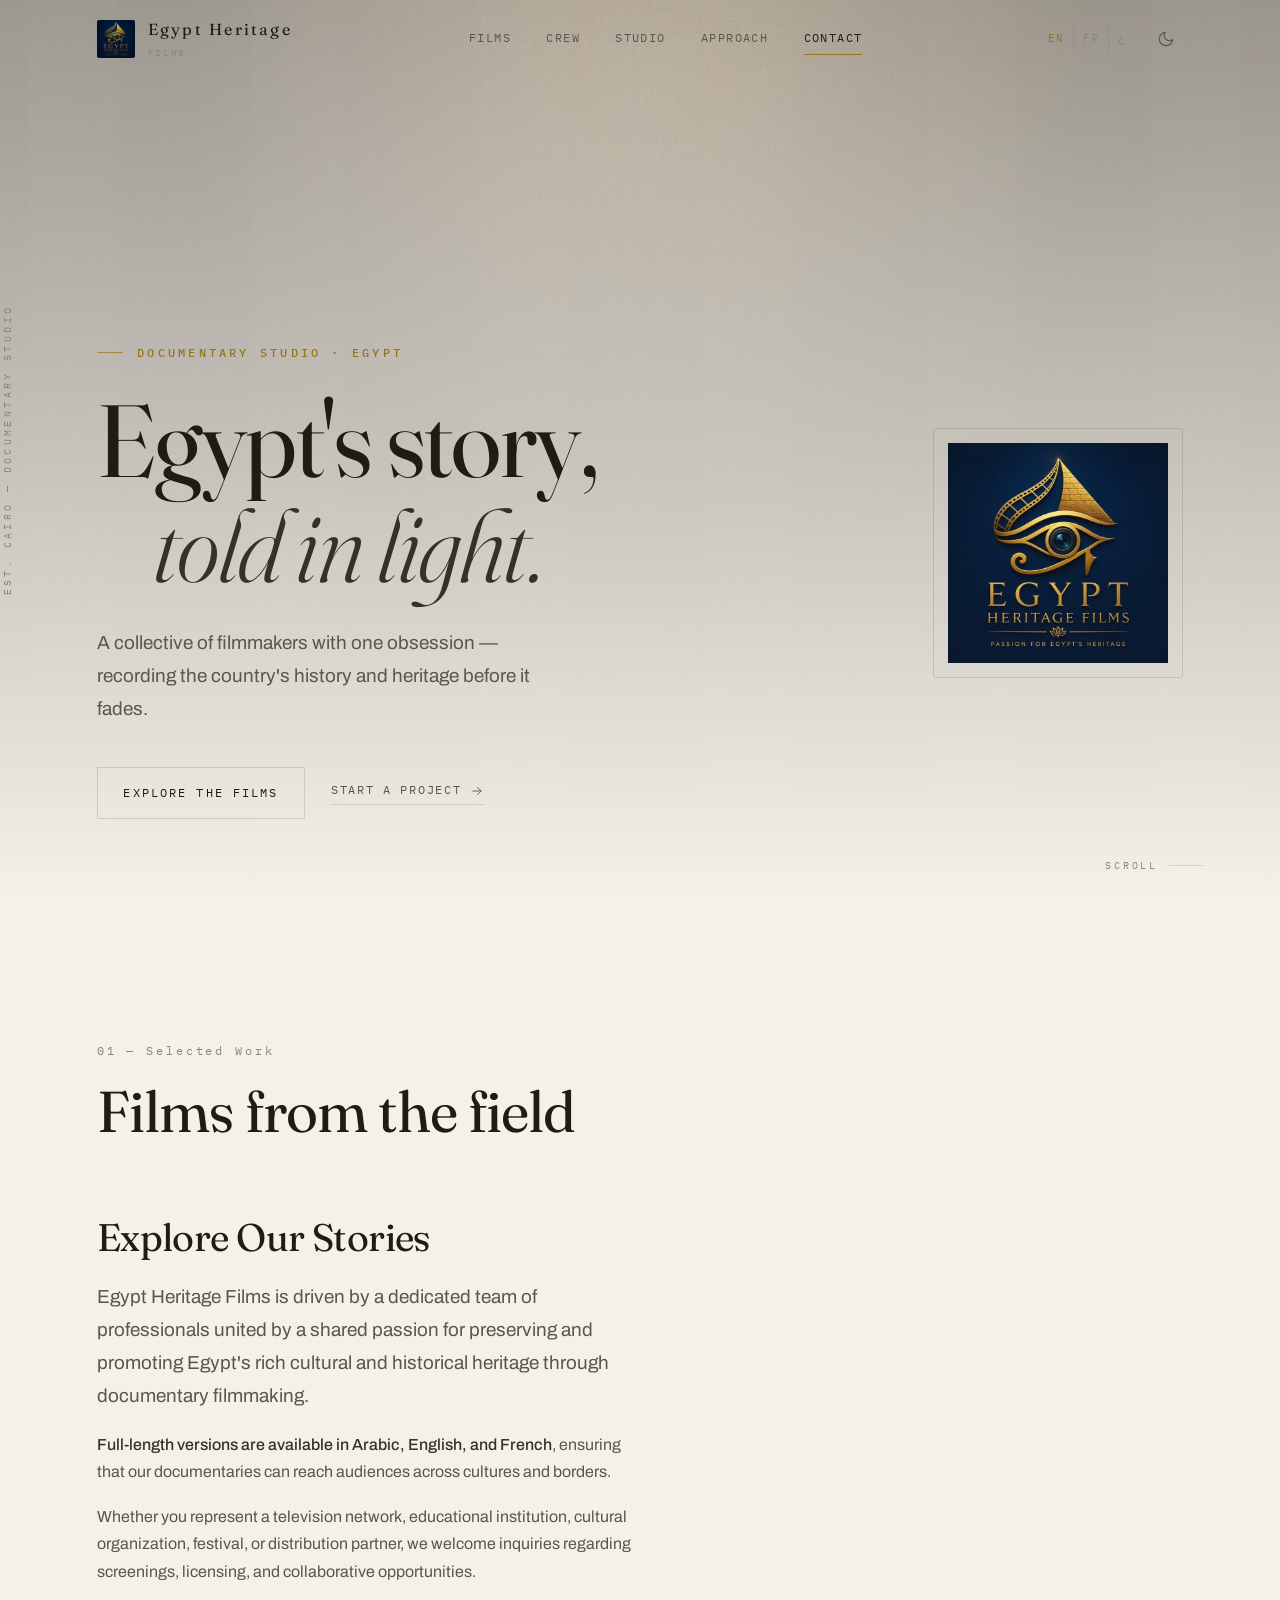
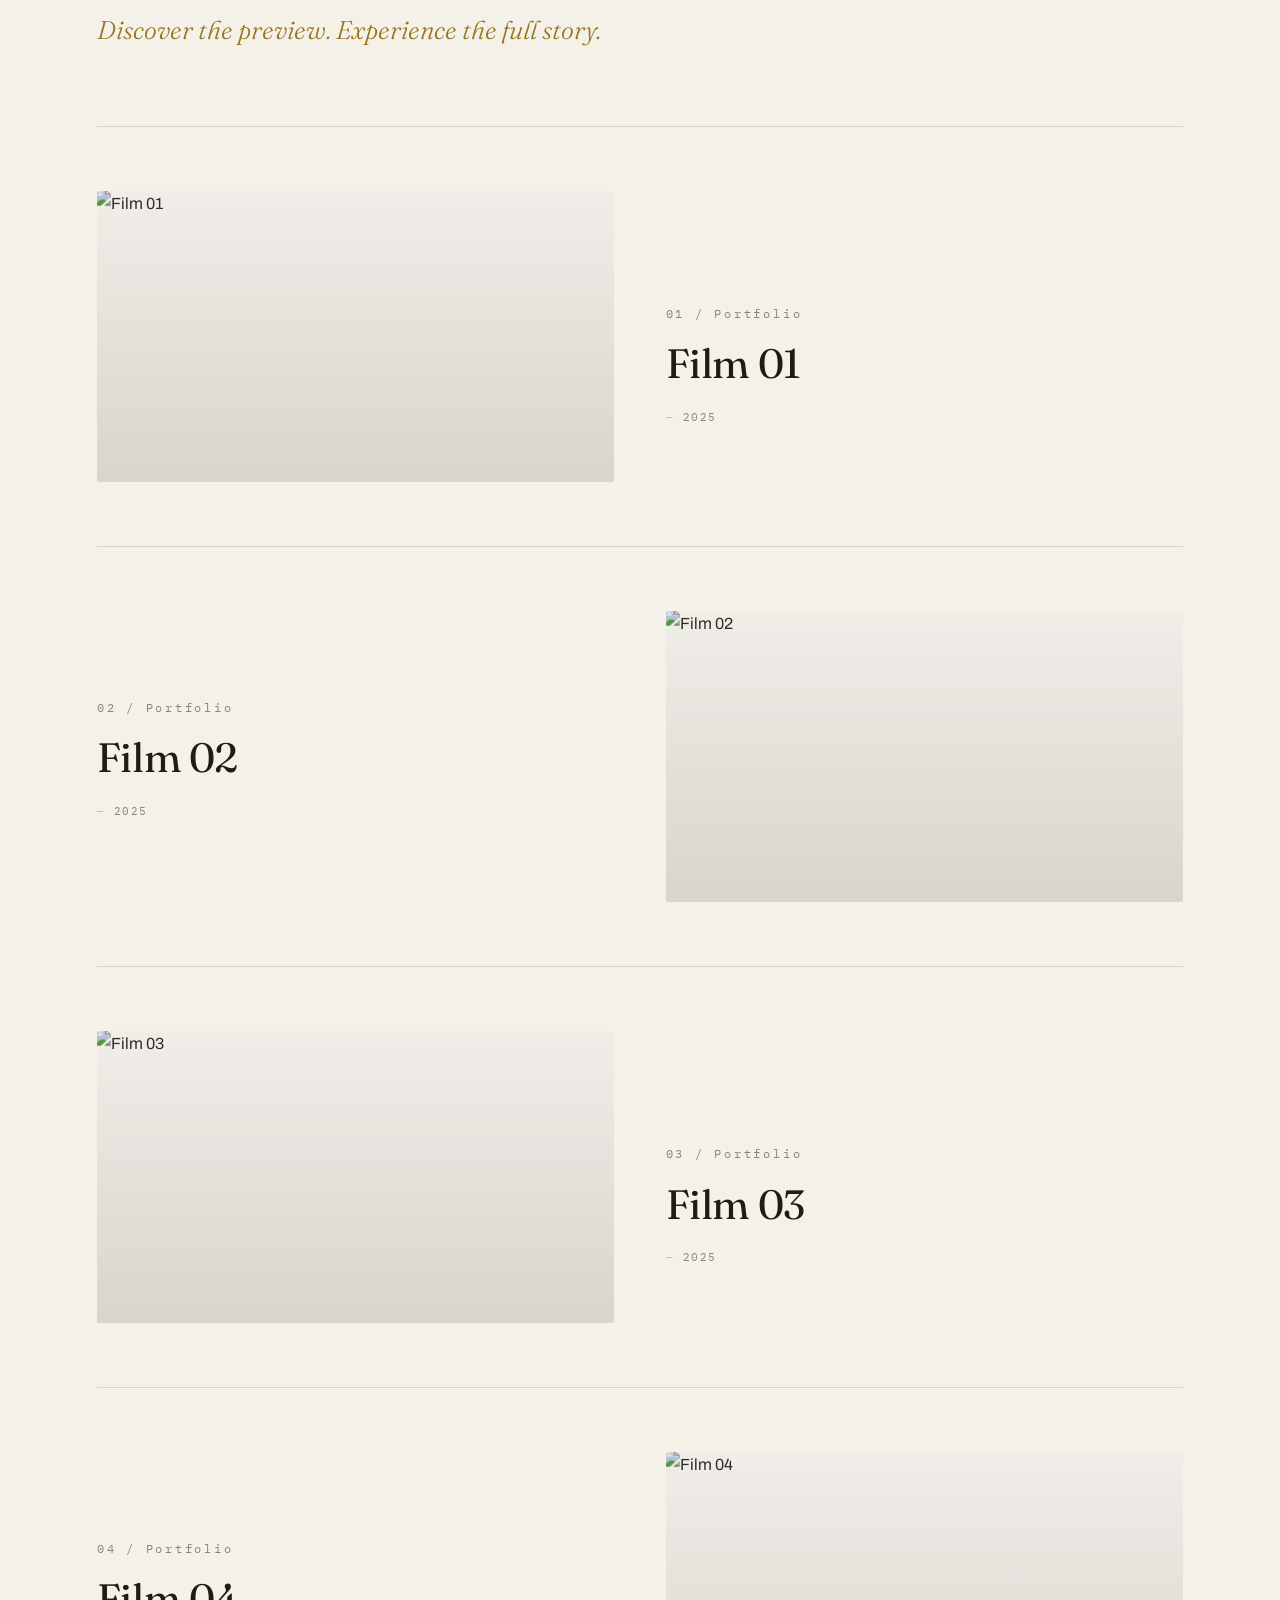
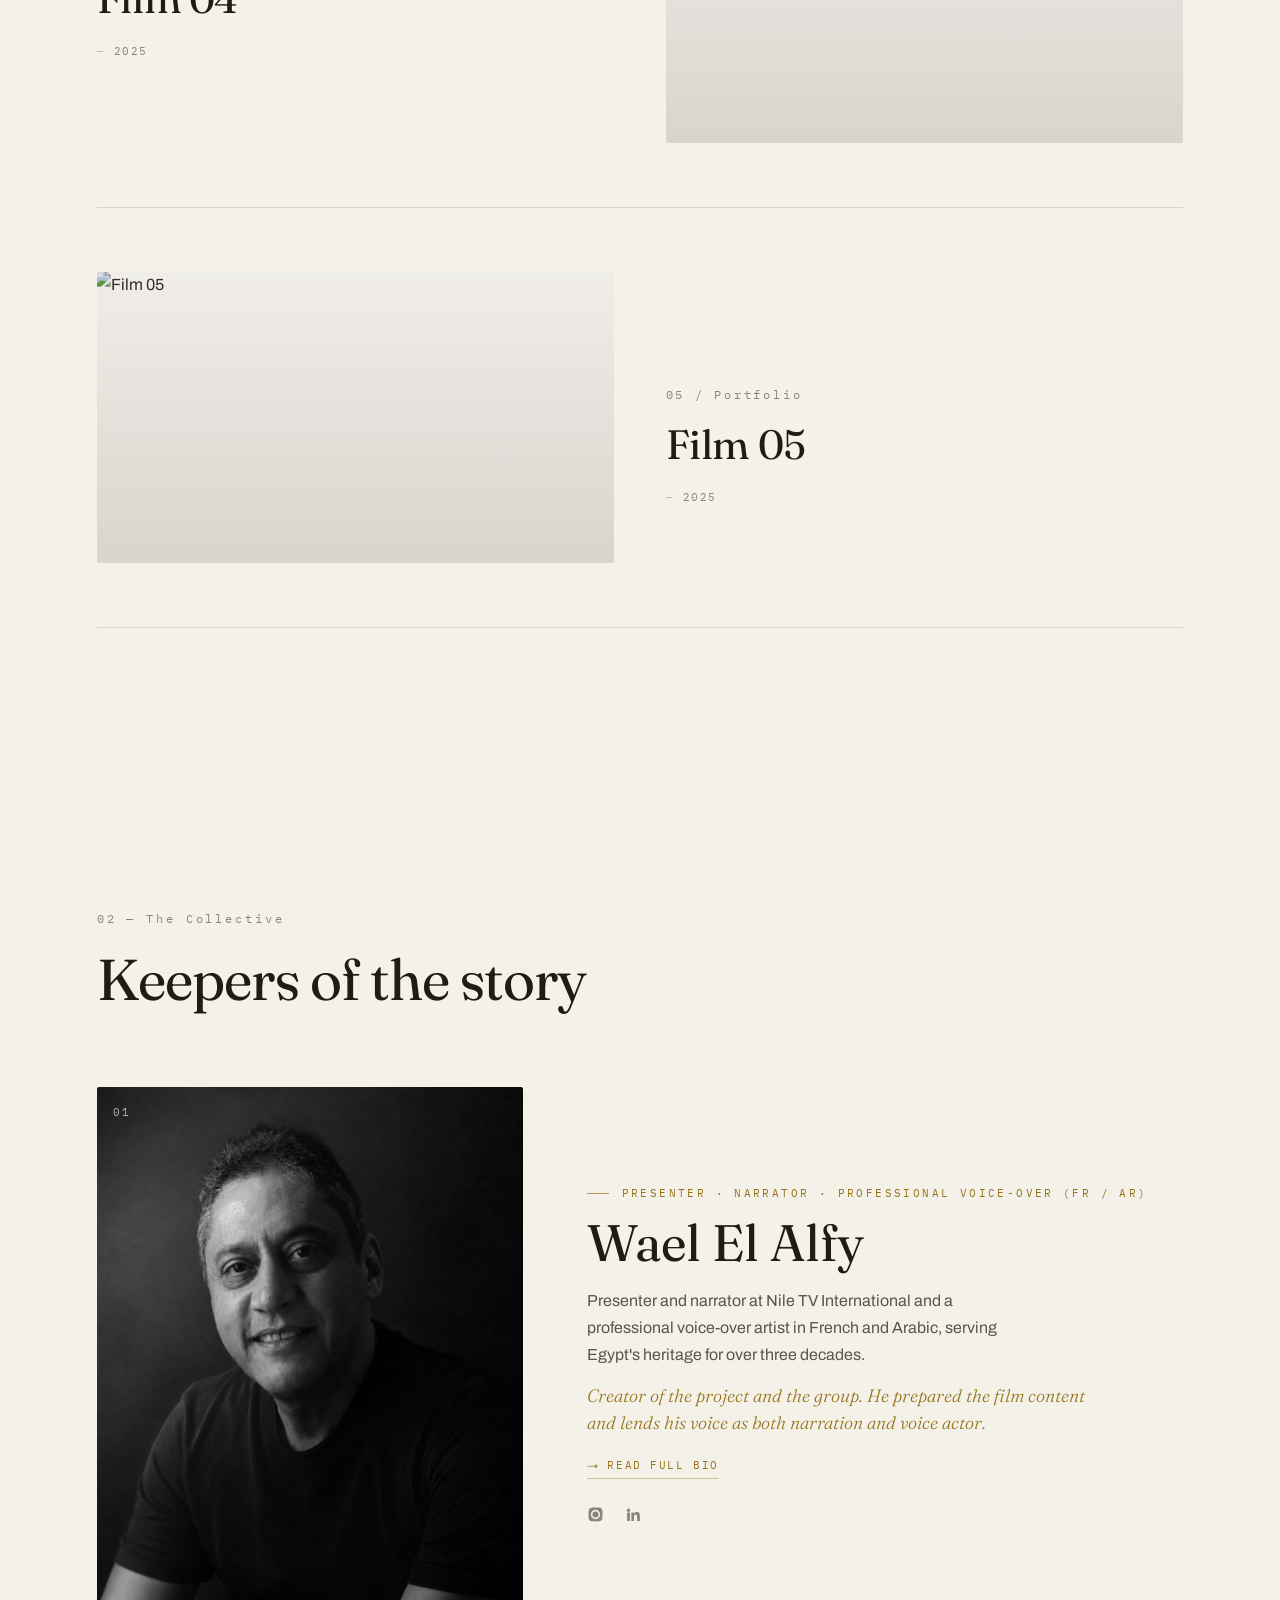
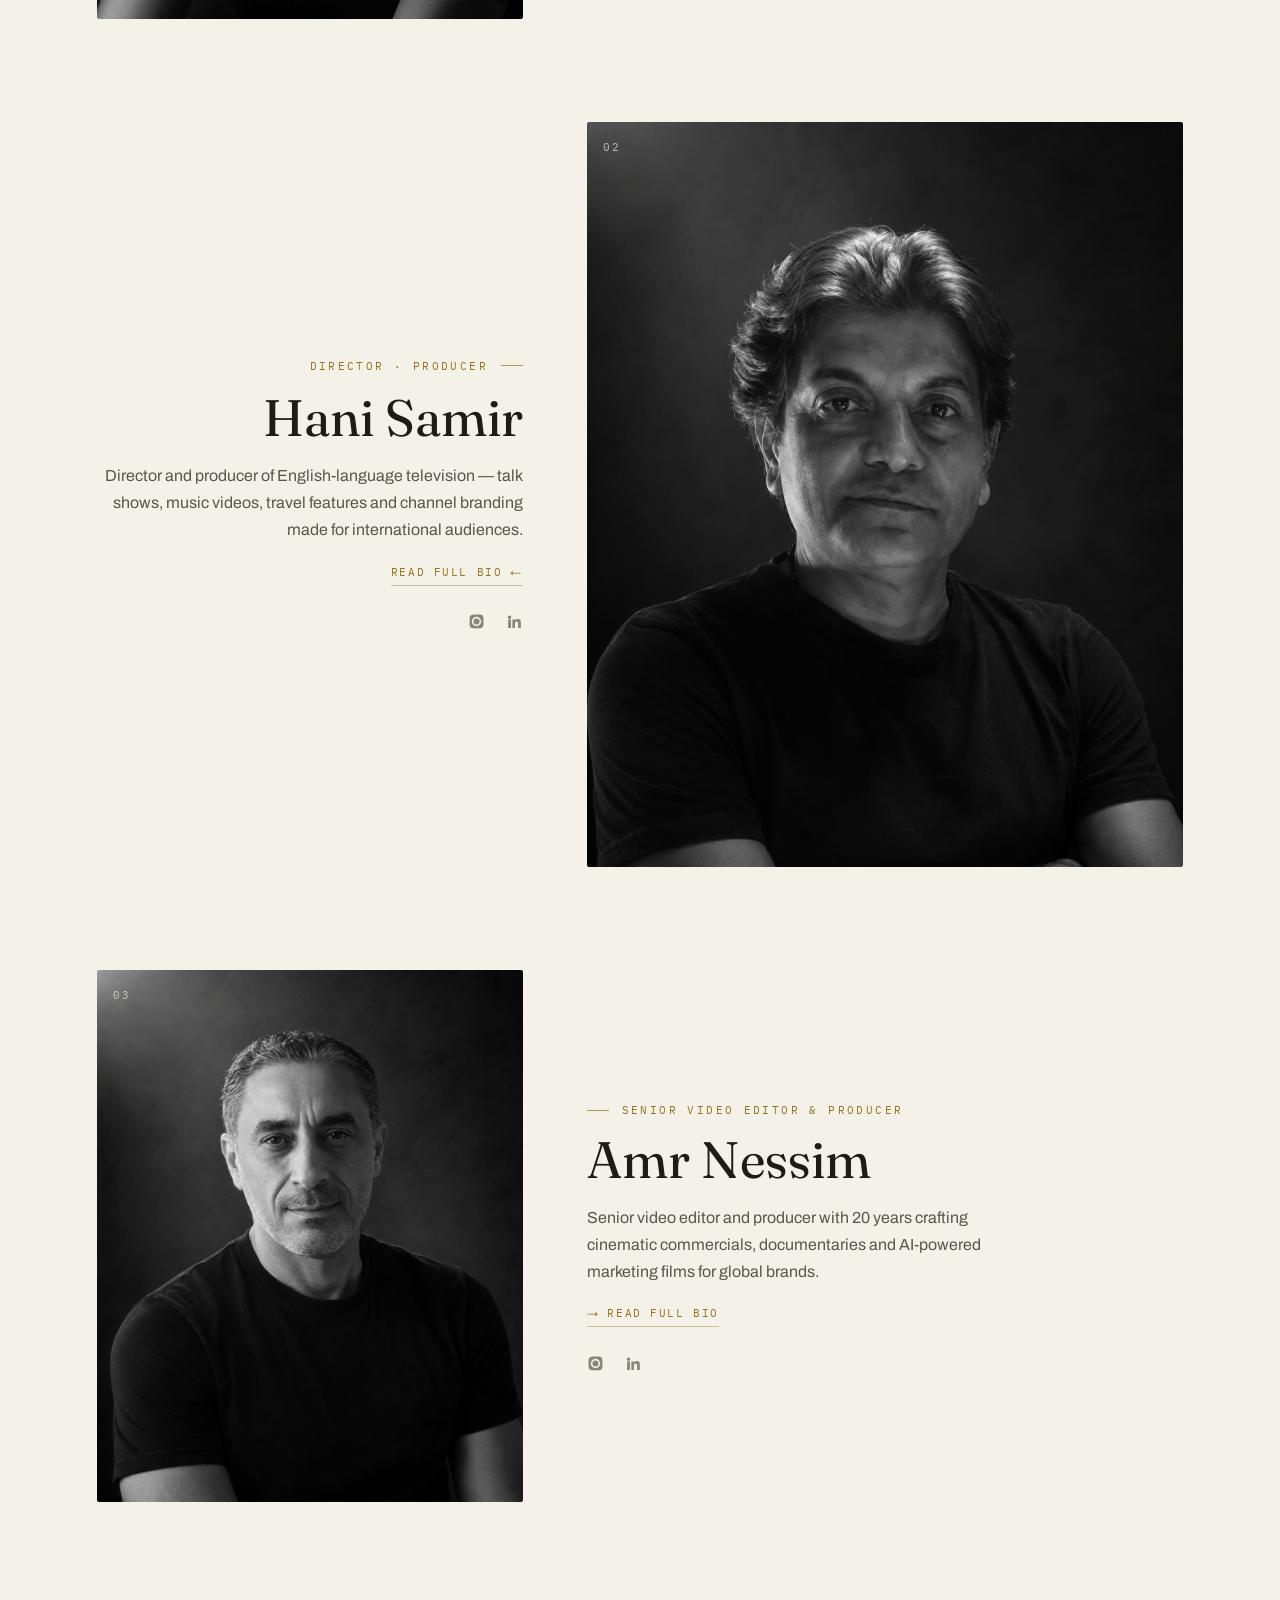
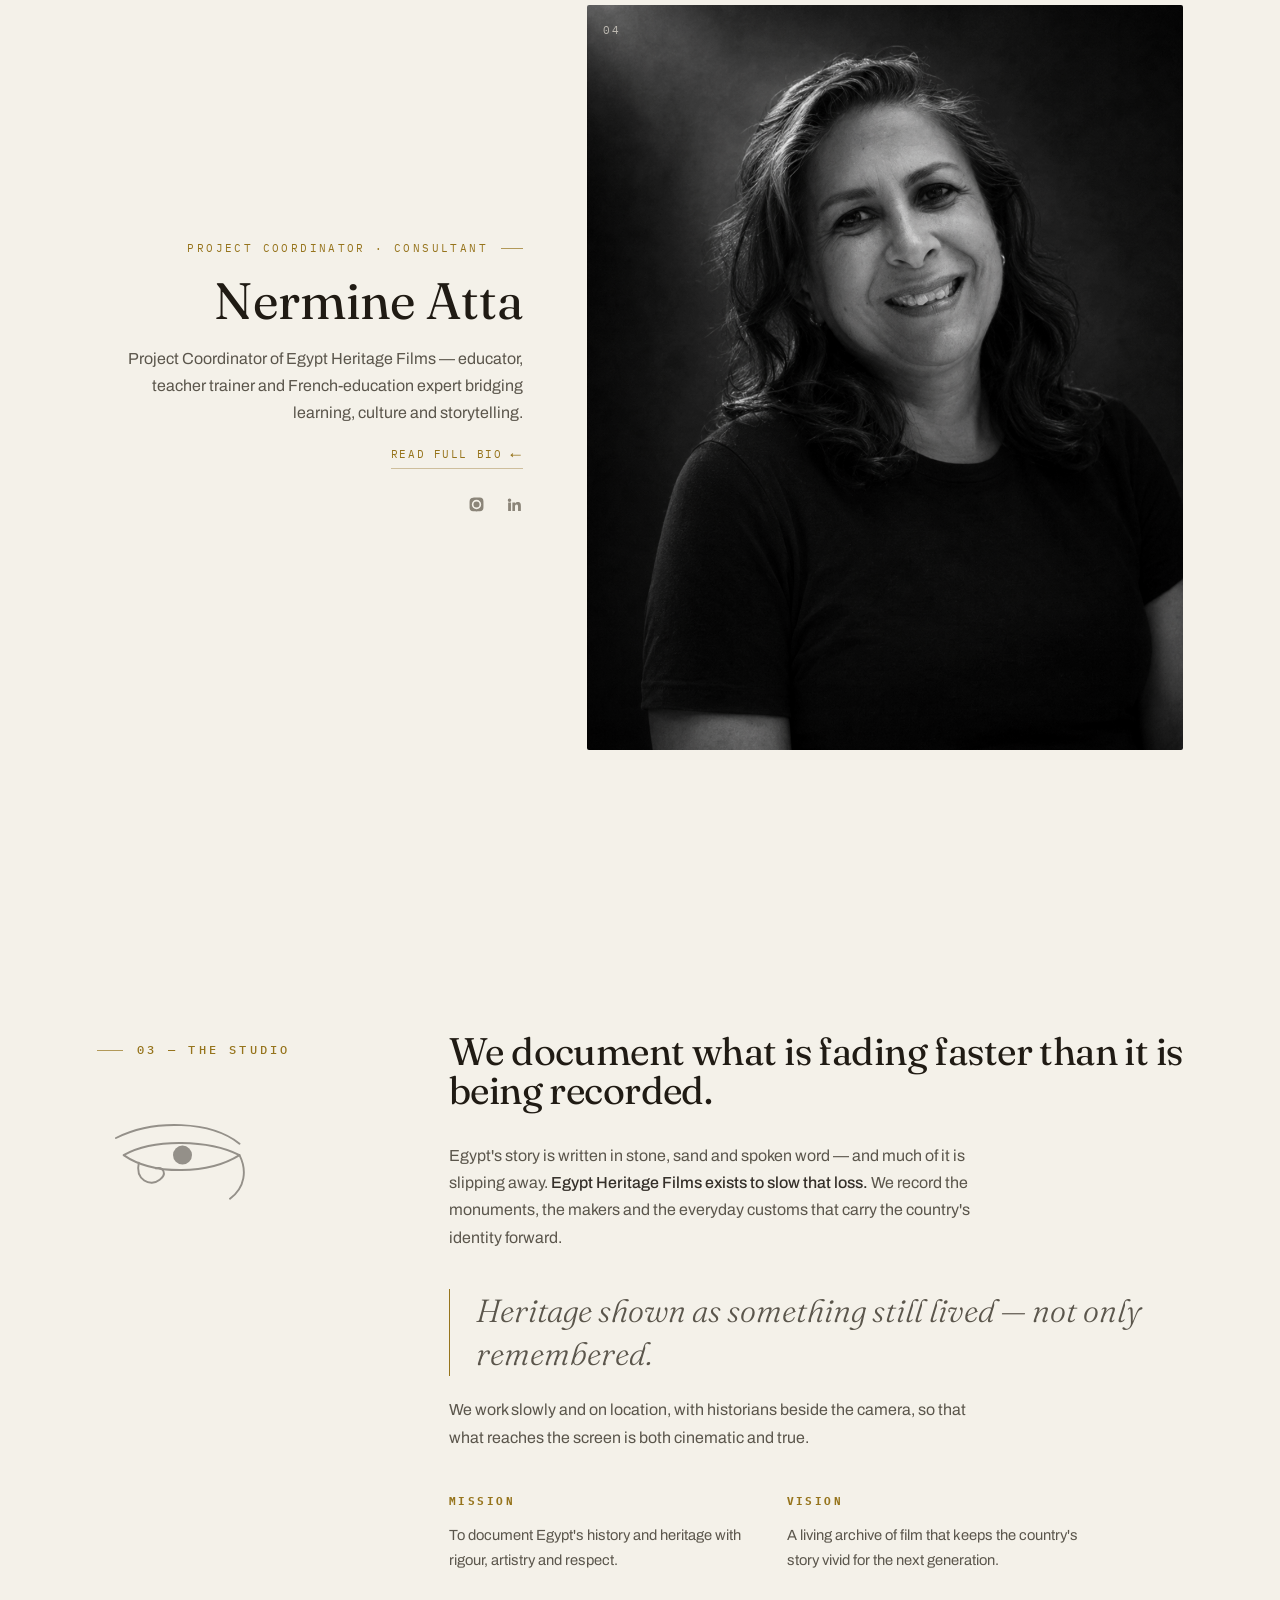
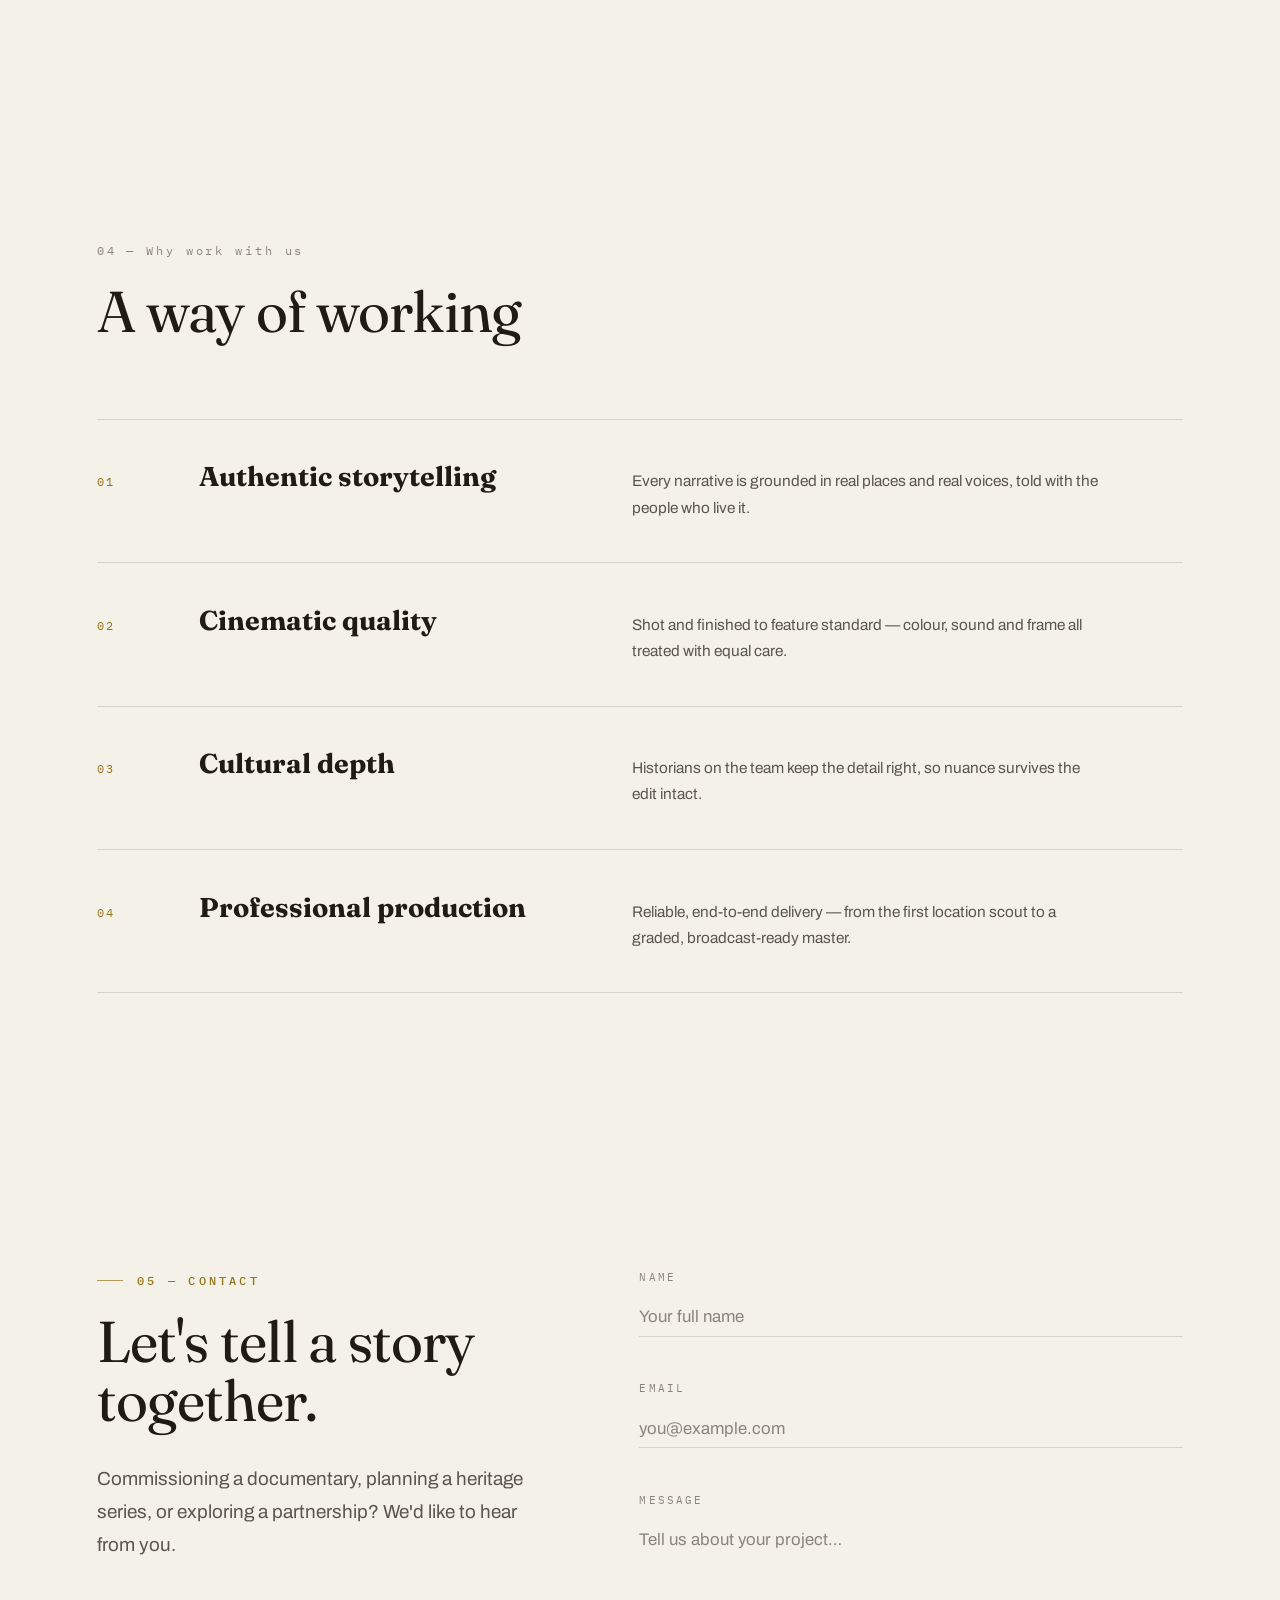
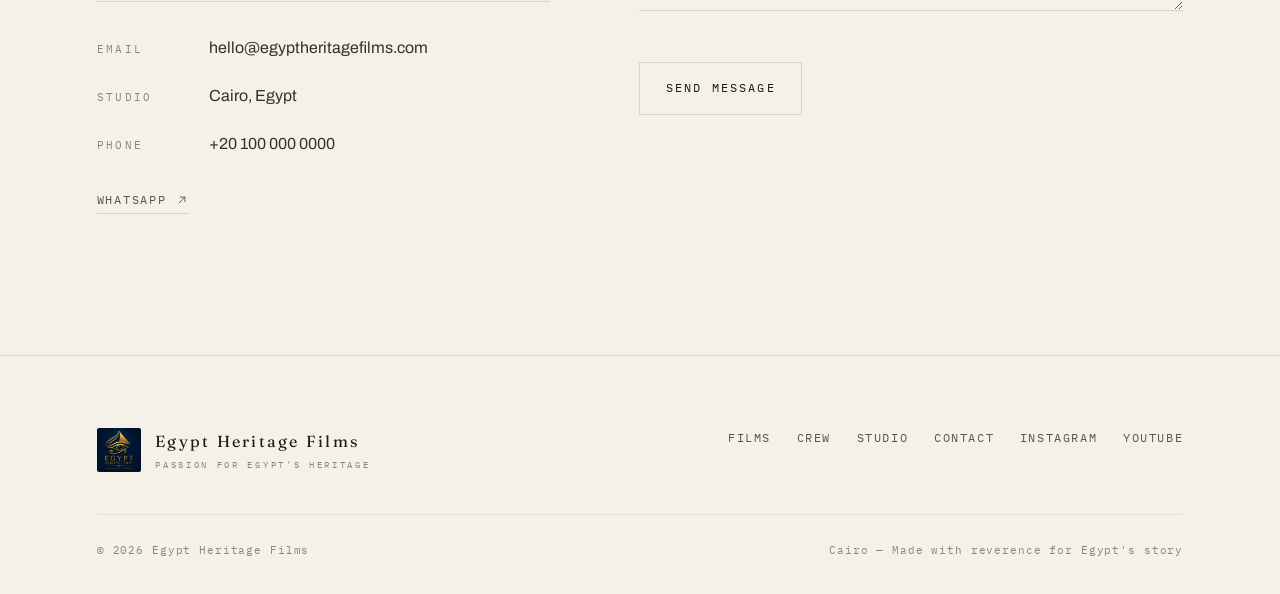
==== commit efaec622: "light mood" ====
--- a/index.html
+++ b/index.html
@@ -11,12 +11,14 @@
   <link rel="icon" href="assets/logo-sm.jpg" />
 
   <!-- Type: Fraunces (cinematic serif) · Archivo (grotesque body) · IBM Plex Mono (catalogue meta)
-       Arabic: Amiri (serif display) · Cairo (body) -->
+  Arabic: Amiri (serif display) · Cairo (body) -->
   <link rel="preconnect" href="https://fonts.googleapis.com" />
   <link rel="preconnect" href="https://fonts.gstatic.com" crossorigin />
   <link href="https://fonts.googleapis.com/css2?family=Fraunces:ital,opsz,wght@0,9..144,300..500;1,9..144,300..500&family=Archivo:wght@300;400;500;600&family=IBM+Plex+Mono:wght@400;500&family=Amiri:ital,wght@0,400;0,700;1,400&family=Cairo:wght@400;500;600;700&display=swap" rel="stylesheet" />
 
   <link rel="stylesheet" href="style.css" />
+  <!-- apply saved mood before paint to avoid a flash -->
+  <script>try{if(localStorage.getItem('ehf-theme')==='dark')document.documentElement.setAttribute('data-theme','dark');}catch(e){}</script>
 </head>
 <body>
 
@@ -52,6 +54,10 @@
           <button type="button" data-lang="fr" aria-label="Français">FR</button>
           <button type="button" data-lang="ar" aria-label="العربية">ع</button>
         </div>
+        <button class="theme" id="themeToggle" type="button" aria-label="Switch to night mode" title="Night mode">
+          <svg class="theme__moon" viewBox="0 0 24 24" fill="none" stroke="currentColor" stroke-width="1.6" stroke-linecap="round" stroke-linejoin="round"><path d="M21 12.8A9 9 0 1111.2 3a7 7 0 009.8 9.8z"/></svg>
+          <svg class="theme__sun" viewBox="0 0 24 24" fill="none" stroke="currentColor" stroke-width="1.6" stroke-linecap="round" stroke-linejoin="round"><circle cx="12" cy="12" r="4.2"/><path d="M12 2v2M12 20v2M4.9 4.9l1.4 1.4M17.7 17.7l1.4 1.4M2 12h2M20 12h2M4.9 19.1l1.4-1.4M17.7 6.3l1.4-1.4"/></svg>
+        </button>
         <button class="nav__toggle" id="navToggle" aria-label="Open menu" aria-expanded="false">
           <span></span><span></span><span></span>
         </button>
@@ -94,7 +100,7 @@
 
         <div class="work__intro" data-reveal>
           <h3 class="display h-md work__intro-title" data-i18n="work.exTitle">Explore Our Stories</h3>
-          <p class="lead" data-i18n="work.exP1">Every documentary presented on this platform is showcased through a carefully selected preview, offering a window into the stories we tell and the heritage we preserve.</p>
+          <p class="lead" data-i18n="work.exP1">Egypt Heritage Films is driven by a dedicated team of professionals united by a shared passion for preserving and promoting Egypt's rich cultural and historical heritage through documentary filmmaking.</p>
           <p data-i18n="work.exP2"><strong>Full-length versions are available in Arabic, English, and French</strong>, ensuring that our documentaries can reach audiences across cultures and borders.</p>
           <p data-i18n="work.exP3">Whether you represent a television network, educational institution, cultural organization, festival, or distribution partner, we welcome inquiries regarding screenings, licensing, and collaborative opportunities.</p>
           <p class="work__cta" data-i18n="work.exCta">Discover the preview. Experience the full story.</p>
@@ -193,6 +199,7 @@
               <span class="person__role" data-i18n="p1.role">Presenter · Narrator · Professional Voice-Over (FR / AR)</span>
               <h3 class="person__name" data-i18n="p1.name">Wael El Alfy</h3>
               <p class="person__bio" data-i18n="p1.sum">Presenter and narrator at Nile TV International and a professional voice-over artist in French and Arabic, serving Egypt's heritage for over three decades.</p>
+              <p class="person__note" data-i18n="p1.note">Creator of the project and the group. He prepared the film content and lends his voice as both narration and voice actor.</p>
               <button class="person__more" type="button" data-i18n="crew.more">Read full bio</button>
               <template class="person__full" data-i18n="p1.full">
                 <p>For over three decades, I have devoted my career to conveying Egyptian culture, history and heritage to French-speaking and Arabic-speaking audiences.</p>
--- a/style.css
+++ b/style.css
@@ -19,42 +19,92 @@
    1. TOKENS
    ------------------------------------------------------------- */
 :root {
-  /* Grounds — deep and calm */
+  /* ---- LIGHT (base) — warm editorial paper ---- */
+  --void:      #F4F1E9;   /* page ground        */
+  --coal:      #EEEAE0;
+  --panel:     #FBF9F3;
+  --panel-2:   #FFFFFF;
+
+  --line:        rgba(38, 32, 20, 0.14);
+  --line-soft:   rgba(38, 32, 20, 0.08);
+  --line-brass:  rgba(150, 116, 40, 0.40);
+
+  --bone:   #201B14;   /* headings          */
+  --paper:  #35302A;   /* strong body       */
+  --ash:    #5B564C;   /* muted body        */
+  --stone:  #8B8579;   /* dim / captions    */
+
+  --brass:      #96741C;   /* accent — text-safe on light */
+  --brass-dim:  #7C6015;
+  --on-brass:   #12100A;   /* text over a brass fill (both themes) */
+
+  --shadow: 0 30px 60px -30px rgba(60, 45, 15, 0.28);
+
+  /* Scrims / overlays — themed */
+  --ground-warm: rgba(200, 170, 110, 0.14);
+  --ground-cool: rgba(180, 170, 150, 0.10);
+  --nav-scrim:   rgba(244, 241, 233, 0.85);
+  --menu-bg:     rgba(244, 241, 233, 0.98);
+  --modal-scrim: rgba(30, 24, 14, 0.55);
+  --hero-top:    rgba(244, 241, 233, 0.20);
+  --hero-mid:    rgba(244, 241, 233, 0.55);
+  --film-scrim-a: rgba(30, 24, 14, 0.05);
+  --film-scrim-b: rgba(30, 24, 14, 0.16);
+  --scroll-thumb:   #d3cbb8;
+  --scroll-thumb-h: #c0b7a2;
+
+  /* Structure */
+  --maxw: 1240px;
+  --gutter: clamp(1.5rem, 6vw, 6rem);
+
+  /* Motion — slow and intentional */
+  --ease: cubic-bezier(0.22, 0.61, 0.36, 1);
+  --slow: 1.05s;
+
+  --font-display: "Fraunces", Georgia, "Times New Roman", serif;
+  --font-body:    "Archivo", system-ui, -apple-system, sans-serif;
+  --font-mono:    "IBM Plex Mono", ui-monospace, "SFMono-Regular", monospace;
+
+  --nav-h: 78px;
+}
+
+/* ---- DARK (night mood) ---- */
+:root[data-theme="dark"] {
   --void:      #070A0E;
   --coal:      #0A0E14;
   --panel:     #0E131B;
   --panel-2:   #11161F;
 
-  /* Hairlines */
   --line:        rgba(222, 214, 196, 0.10);
   --line-soft:   rgba(222, 214, 196, 0.06);
   --line-brass:  rgba(200, 162, 74, 0.30);
 
-  /* Ink */
-  --bone:   #ECE7DC;   /* headings          */
-  --paper:  #CFC9BC;   /* strong body       */
-  --ash:    #949BA6;   /* muted body        */
-  --stone:  #626976;   /* dim / captions    */
-
-  /* The single accent, used sparingly */
+  --bone:   #ECE7DC;
+  --paper:  #CFC9BC;
+  --ash:    #949BA6;
+  --stone:  #626976;
+
   --brass:      #C8A24A;
   --brass-dim:  #A6863E;
-
-  /* Structure */
-  --maxw: 1240px;
-  --gutter: clamp(1.5rem, 6vw, 6rem);
+  --on-brass:   #0A0E14;
+
   --shadow: 0 40px 80px -40px rgba(0, 0, 0, 0.85);
 
-  /* Motion — slow and intentional */
-  --ease: cubic-bezier(0.22, 0.61, 0.36, 1);
-  --slow: 1.05s;
-
-  --font-display: "Fraunces", Georgia, "Times New Roman", serif;
-  --font-body:    "Archivo", system-ui, -apple-system, sans-serif;
-  --font-mono:    "IBM Plex Mono", ui-monospace, "SFMono-Regular", monospace;
-
-  --nav-h: 78px;
-}
+  --ground-warm: rgba(40, 34, 22, 0.55);
+  --ground-cool: rgba(16, 22, 30, 0.60);
+  --nav-scrim:   rgba(7, 10, 14, 0.82);
+  --menu-bg:     rgba(7, 10, 14, 0.98);
+  --modal-scrim: rgba(5, 7, 10, 0.92);
+  --hero-top:    rgba(7, 10, 14, 0.60);
+  --hero-mid:    rgba(7, 10, 14, 0.35);
+  --film-scrim-a: rgba(7, 10, 14, 0.15);
+  --film-scrim-b: rgba(7, 10, 14, 0.55);
+  --scroll-thumb:   #1b2029;
+  --scroll-thumb-h: #262c37;
+}
+
+/* smooth the flip between moods */
+body, .nav, .film__media img, .person__photo img { transition: background-color 0.5s var(--ease), color 0.5s var(--ease); }
 
 /* -------------------------------------------------------------
    2. RESET / BASE
@@ -86,8 +136,8 @@
   content: "";
   position: fixed; inset: 0; z-index: -2;
   background:
-    radial-gradient(80% 60% at 78% 6%, rgba(40, 34, 22, 0.55), transparent 60%),
-    radial-gradient(90% 70% at 0% 100%, rgba(16, 22, 30, 0.6), transparent 55%),
+    radial-gradient(80% 60% at 78% 6%, var(--ground-warm), transparent 60%),
+    radial-gradient(90% 70% at 0% 100%, var(--ground-cool), transparent 55%),
     var(--void);
 }
 
@@ -99,8 +149,8 @@
 
 ::-webkit-scrollbar { width: 10px; }
 ::-webkit-scrollbar-track { background: var(--void); }
-::-webkit-scrollbar-thumb { background: #1b2029; border-radius: 20px; border: 3px solid var(--void); }
-::-webkit-scrollbar-thumb:hover { background: #262c37; }
+::-webkit-scrollbar-thumb { background: var(--scroll-thumb); border-radius: 20px; border: 3px solid var(--void); }
+::-webkit-scrollbar-thumb:hover { background: var(--scroll-thumb-h); }
 
 /* -------------------------------------------------------------
    3. TYPE PRIMITIVES
@@ -168,7 +218,7 @@
   transform: scaleX(0); transform-origin: left;
   transition: transform 0.5s var(--ease);
 }
-.btn:hover { border-color: var(--brass); color: var(--void); }
+.btn:hover { border-color: var(--brass); color: var(--on-brass); }
 .btn:hover::before { transform: scaleX(1); }
 .btn svg { width: 15px; height: 15px; }
 
@@ -227,7 +277,7 @@
   transition: background 0.5s var(--ease), border-color 0.5s var(--ease);
   border-bottom: 1px solid transparent;
 }
-.nav.scrolled { background: rgba(7, 10, 14, 0.82); backdrop-filter: blur(10px); border-bottom-color: var(--line-soft); }
+.nav.scrolled { background: var(--nav-scrim); backdrop-filter: blur(10px); border-bottom-color: var(--line-soft); }
 .nav__inner {
   width: 100%; max-width: var(--maxw); margin-inline: auto; padding-inline: var(--gutter);
   display: flex; align-items: center; justify-content: space-between;
@@ -274,7 +324,7 @@
 @keyframes heroSettle { to { transform: scale(1); } }
 .hero::after {
   content: ""; position: absolute; inset: 0; z-index: 1;
-  background: linear-gradient(180deg, rgba(7,10,14,0.6) 0%, rgba(7,10,14,0.35) 45%, var(--void) 100%);
+  background: linear-gradient(180deg, var(--hero-top) 0%, var(--hero-mid) 45%, var(--void) 100%);
 }
 .hero__inner {
   position: relative; z-index: 3;
@@ -362,7 +412,7 @@
 .film:hover .film__media img { transform: scale(1.05); filter: saturate(1) brightness(1.02); }
 .film__media::after {
   content: ""; position: absolute; inset: 0;
-  background: linear-gradient(180deg, rgba(7,10,14,0.15), rgba(7,10,14,0.55));
+  background: linear-gradient(180deg, var(--film-scrim-a), var(--film-scrim-b));
   transition: opacity 0.7s var(--ease); opacity: 1;
 }
 .film:hover .film__media::after { opacity: 0.55; }
@@ -428,6 +478,14 @@
 .person:nth-child(even) .person__role { flex-direction: row-reverse; }
 .person__name { font-family: var(--font-display); font-weight: 400; font-size: clamp(2rem, 4.5vw, 3.2rem); color: var(--bone); margin: 0.9rem 0 1.1rem; line-height: 1.02; }
 .person__bio { color: var(--ash); max-width: 48ch; }
+/* golden credit line — used for the project's creator */
+.person__note {
+  font-family: var(--font-display); font-style: italic; font-weight: 300;
+  color: var(--brass); font-size: clamp(1rem, 1.4vw, 1.12rem); line-height: 1.5;
+  margin-top: 0.9rem; max-width: 48ch;
+}
+.person:nth-child(even) .person__note { margin-inline-start: auto; }
+html[lang="ar"] .person__note { font-style: normal; }
 .person:nth-child(even) .person__bio { margin-inline-start: auto; }
 /* "Read full bio" — quiet text button with a moving underline */
 .person__more {
@@ -527,7 +585,7 @@
    13. VIDEO MODAL — quiet
    ------------------------------------------------------------- */
 .modal { position: fixed; inset: 0; z-index: 1500; display: grid; place-items: center; padding: var(--gutter);
-  background: rgba(5, 7, 10, 0.92); opacity: 0; visibility: hidden; transition: opacity 0.6s var(--ease), visibility 0.6s; }
+  background: var(--modal-scrim); opacity: 0; visibility: hidden; transition: opacity 0.6s var(--ease), visibility 0.6s; }
 .modal.open { opacity: 1; visibility: visible; }
 .modal__dialog { width: min(1000px, 100%); transform: translateY(16px); transition: transform 0.7s var(--ease); }
 .modal.open .modal__dialog { transform: none; }
@@ -597,7 +655,7 @@
 @media (max-width: 900px) {
   .nav__links {
     position: fixed; inset: 0; flex-direction: column; justify-content: center; gap: 2.4rem;
-    background: rgba(7,10,14,0.98); transform: translateX(100%); visibility: hidden;
+    background: var(--menu-bg); transform: translateX(100%); visibility: hidden;
     transition: transform 0.6s var(--ease), visibility 0s 0.6s;   /* hide only after the slide-out */
   }
   body.menu-open .nav__links { transform: none; visibility: visible; transition: transform 0.6s var(--ease), visibility 0s 0s; }
@@ -645,9 +703,20 @@
   .lang button { padding: 0.28rem 0.34rem; font-size: 0.62rem; }
   .nav__right { gap: 0.4rem; }
 
+  .theme { width: 30px; height: 30px; }
+
   .hero { min-height: 92svh; }
   .hero__logo { width: clamp(120px, 34vw, 180px); }
   .hero__scroll { display: none; }
+
+  /* films: tighter strips so five previews aren't an endless scroll */
+  .film { padding-block: 1.8rem; gap: 1rem; }
+  .film__media { border-radius: 3px; }
+  .film__title { margin: 0.7rem 0 0.6rem; }
+
+  /* video player uses more of the small screen */
+  .modal { padding: 1rem; }
+  .modal__close { top: -2.3rem; }
 
   .footer__top { flex-direction: column; gap: 1.6rem; }
   .footer__bottom { flex-direction: column; gap: 0.5rem; }
@@ -683,6 +752,14 @@
 .lang button:hover { color: var(--bone); }
 .lang button.active { color: var(--brass); }
 
+/* night / light mood toggle */
+.theme { display: inline-grid; place-items: center; width: 34px; height: 34px; color: var(--ash); border-radius: 50%; transition: color 0.3s var(--ease), background 0.3s var(--ease); }
+.theme:hover { color: var(--brass); background: rgba(150,116,40,0.10); }
+.theme svg { width: 18px; height: 18px; }
+.theme__sun { display: none; }
+:root[data-theme="dark"] .theme__moon { display: none; }
+:root[data-theme="dark"] .theme__sun { display: block; }
+
 /* Arabic — swap the Latin faces for Amiri (display) and Cairo (body);
    tracking is a Latin habit, so it is zeroed out. */
 html[lang="ar"] {
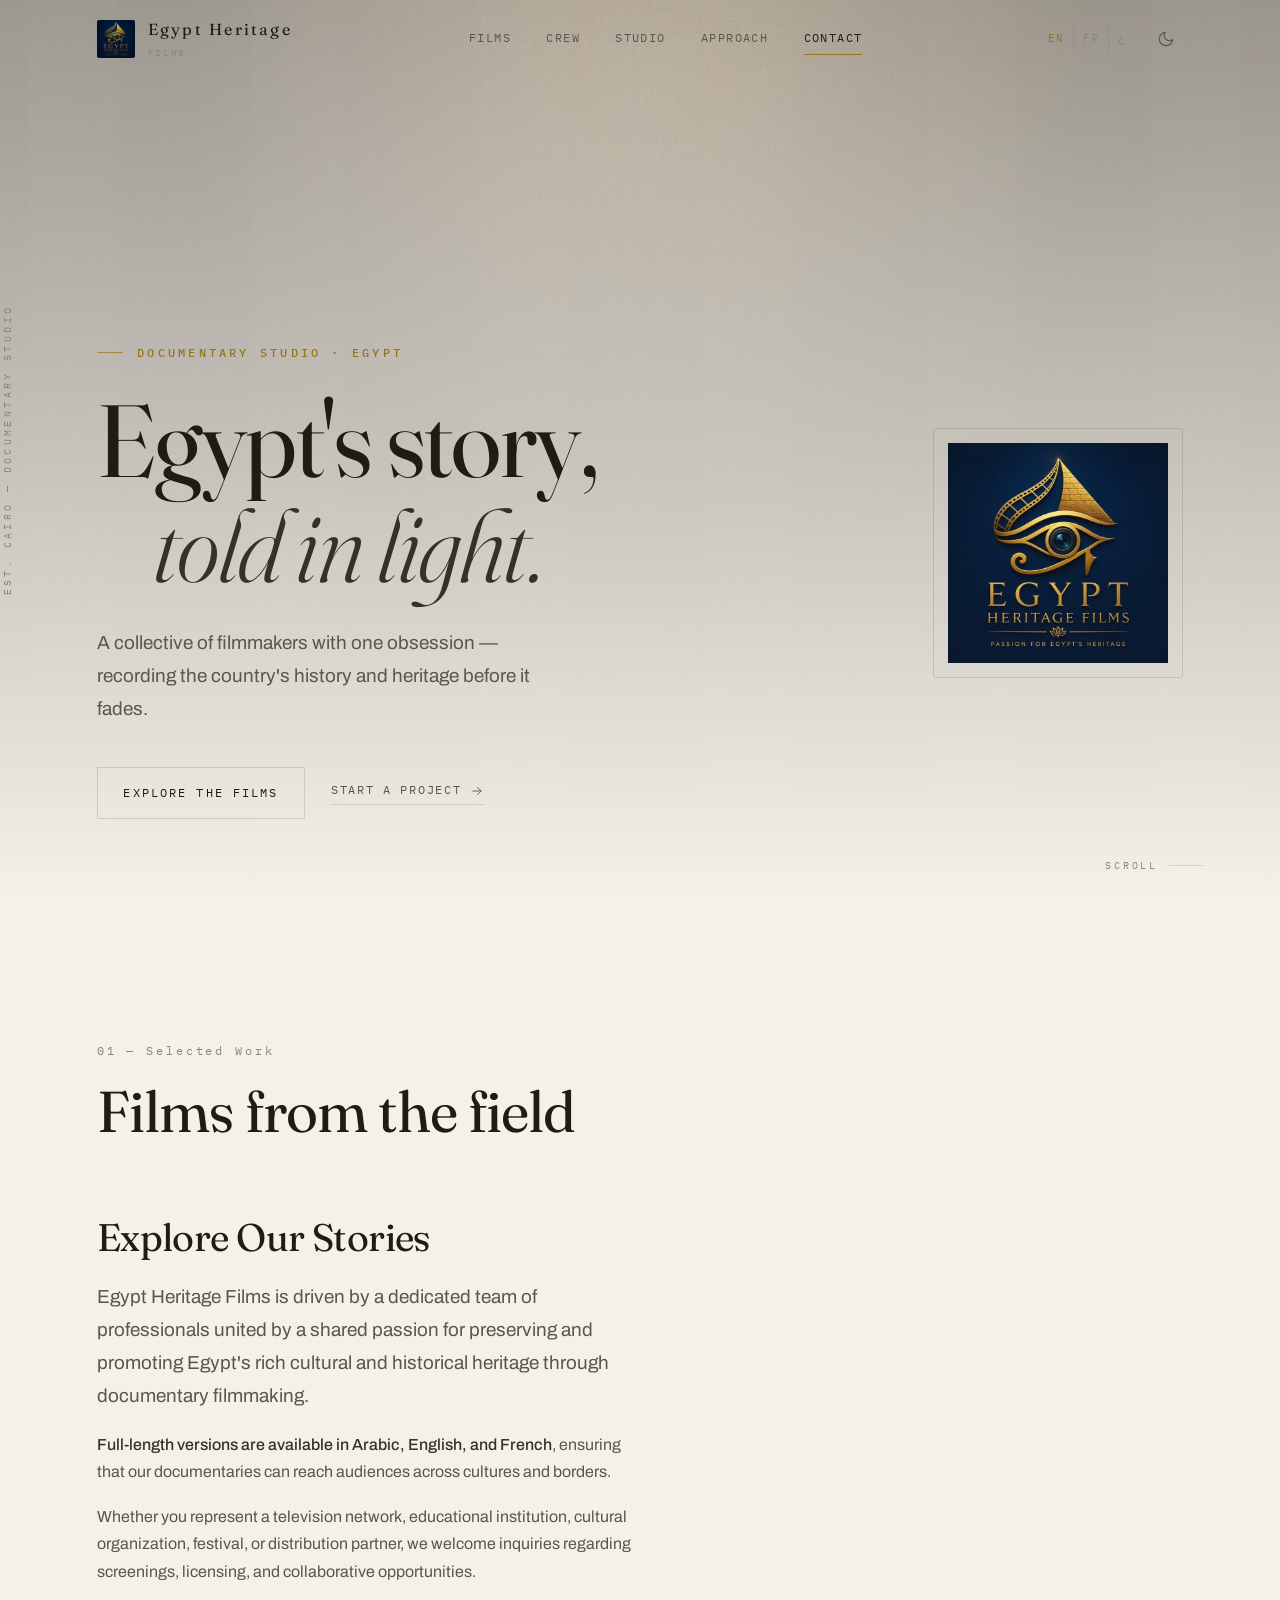
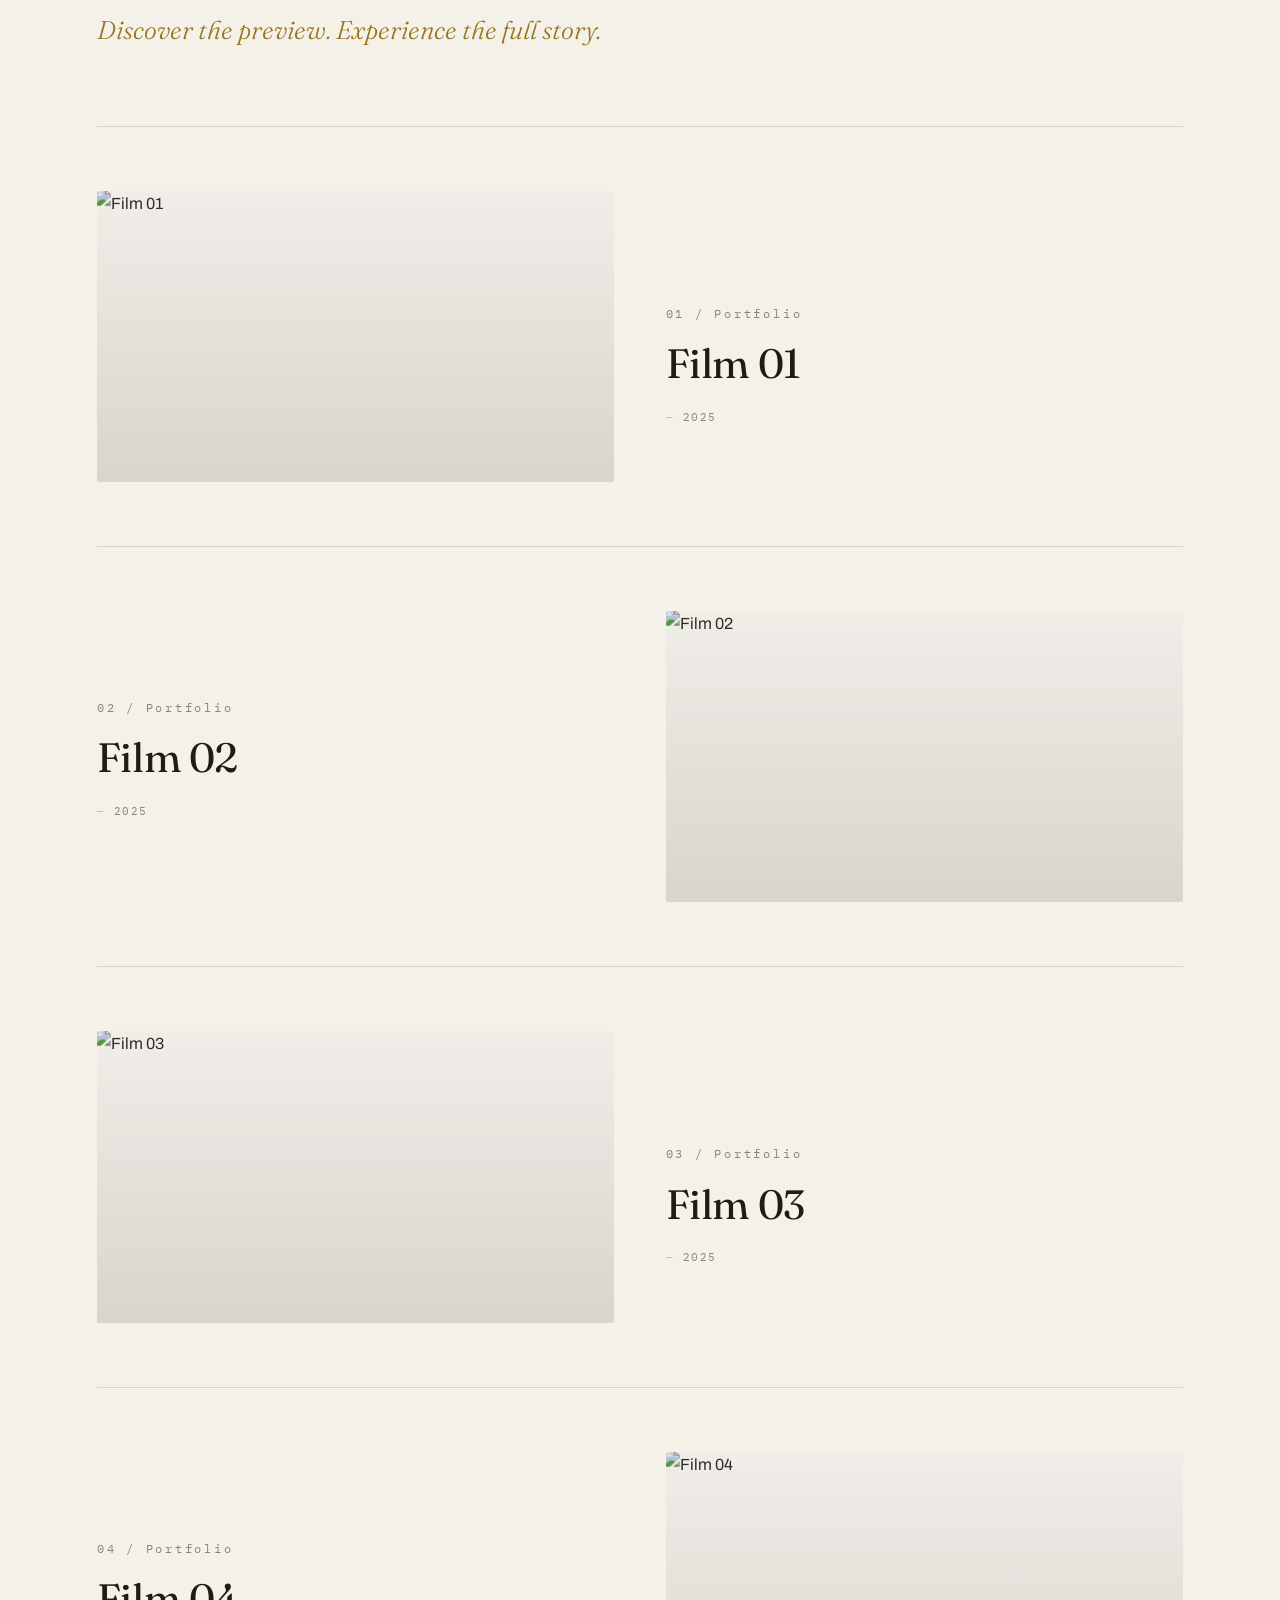
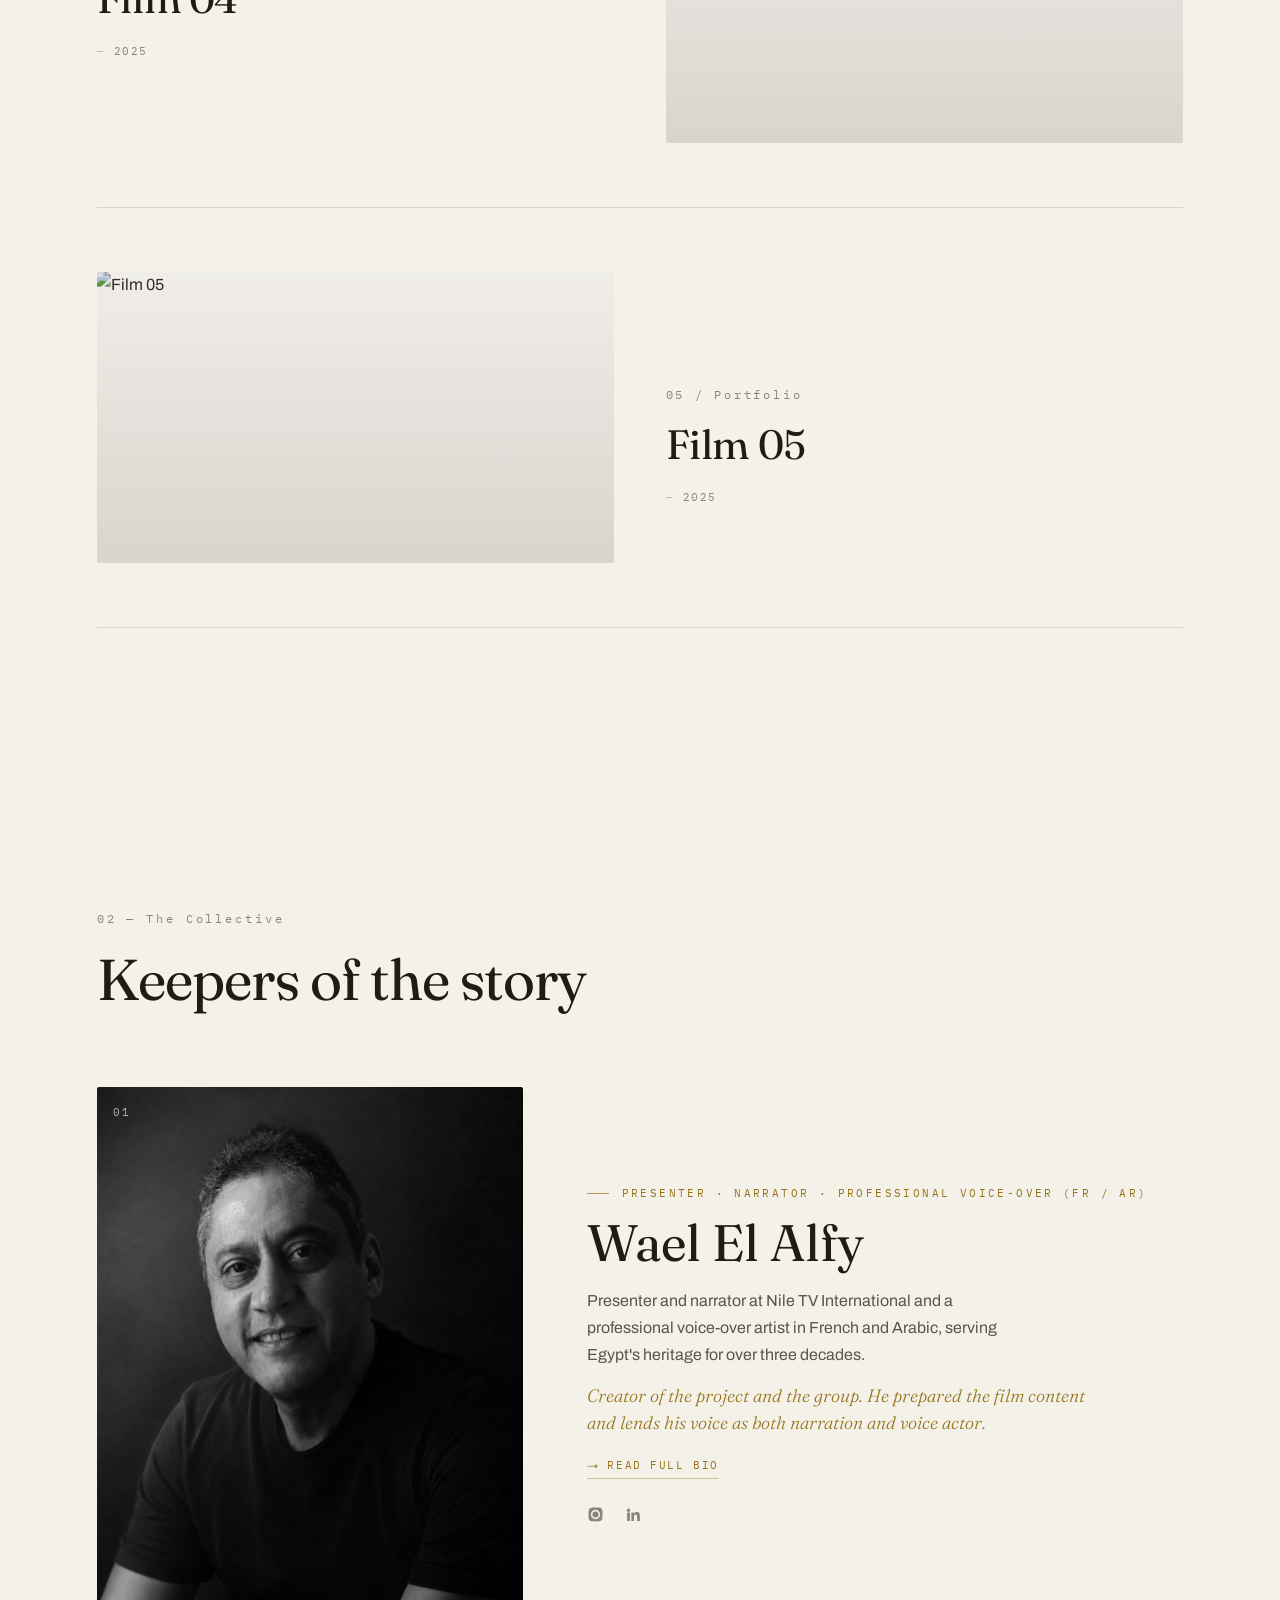
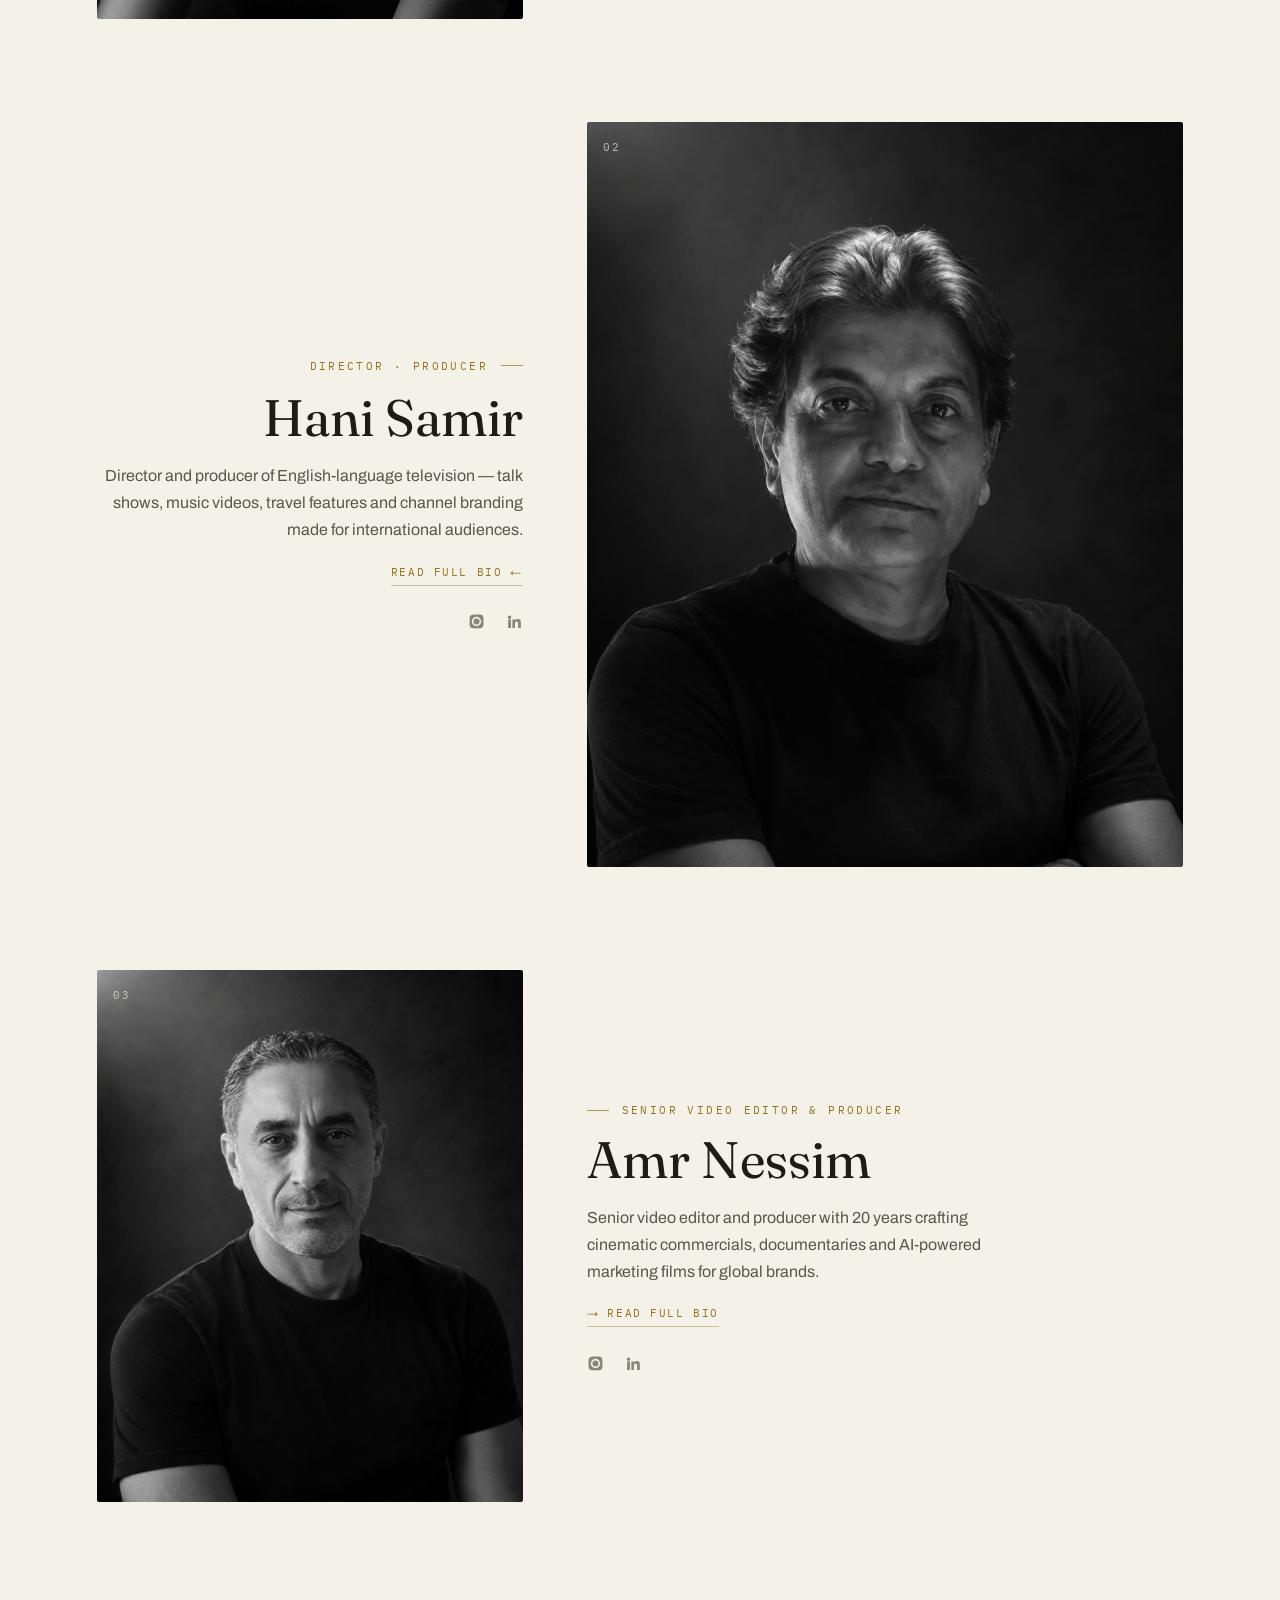
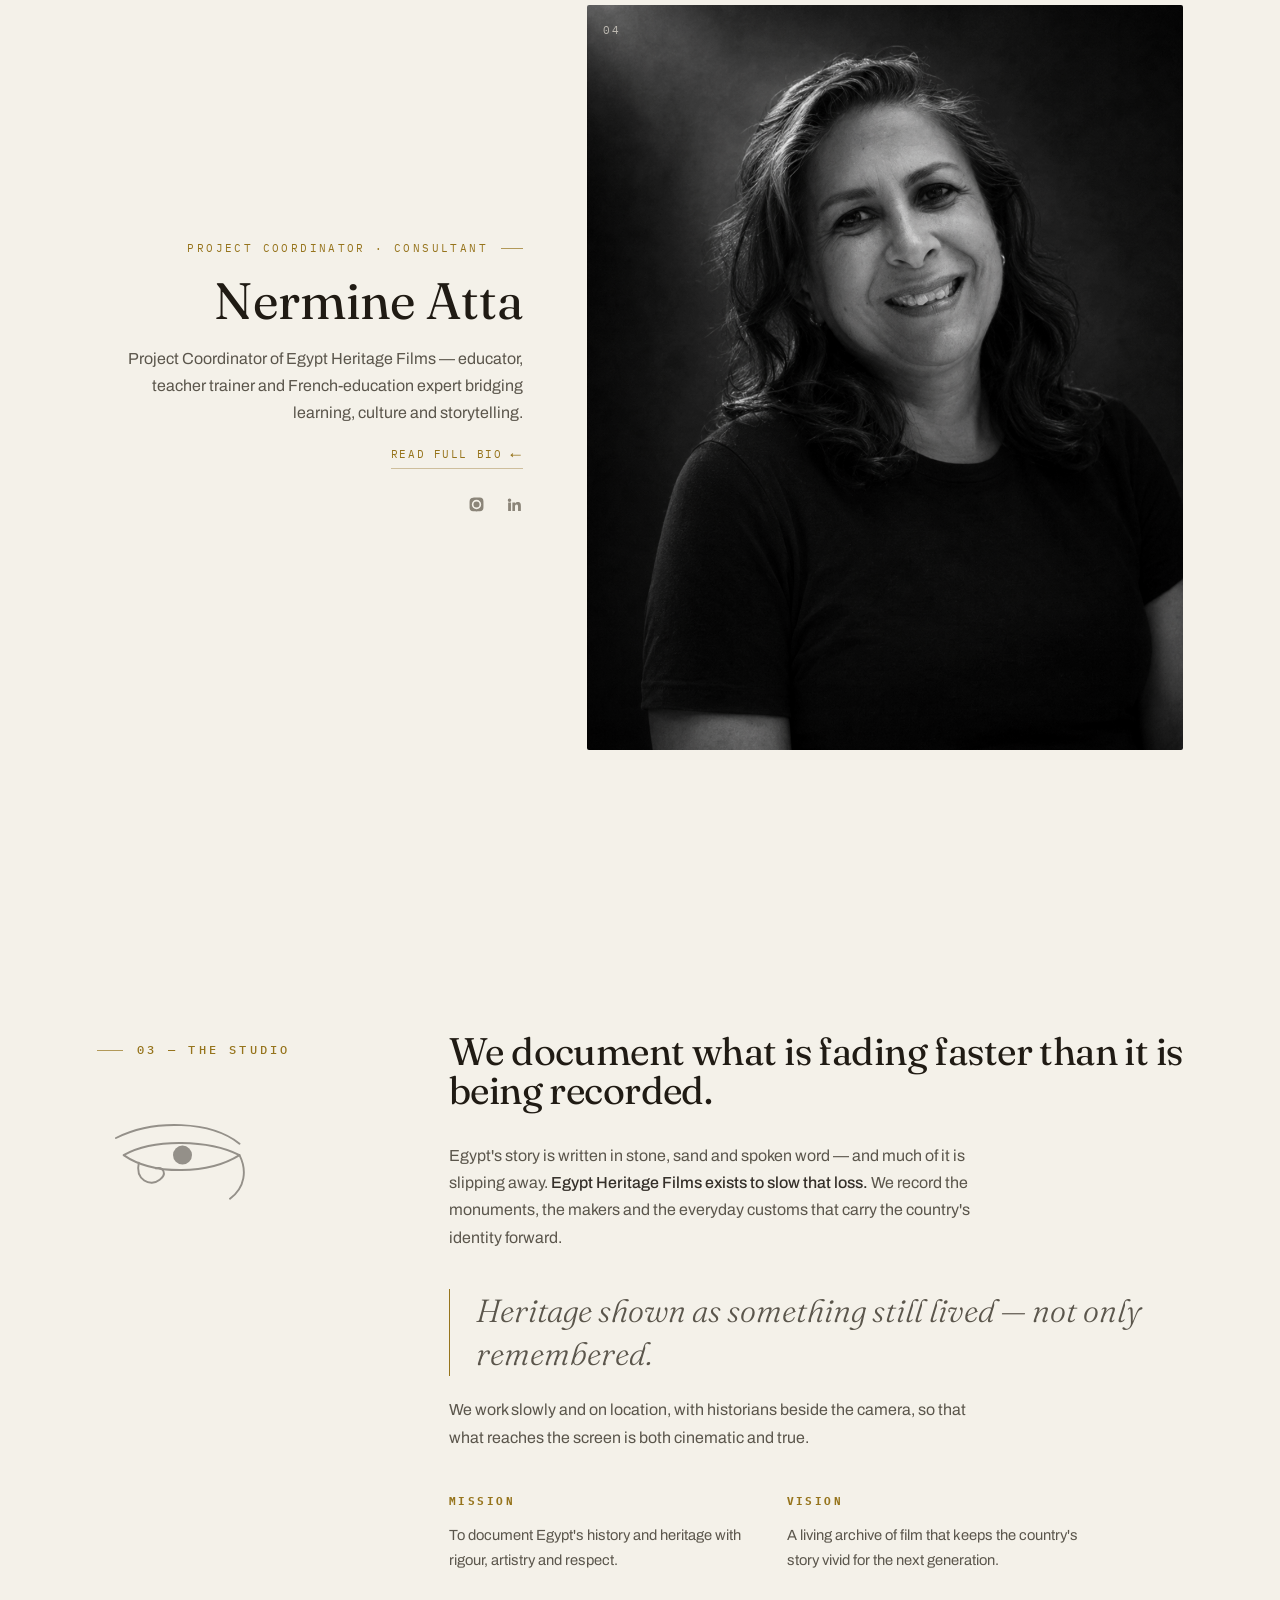
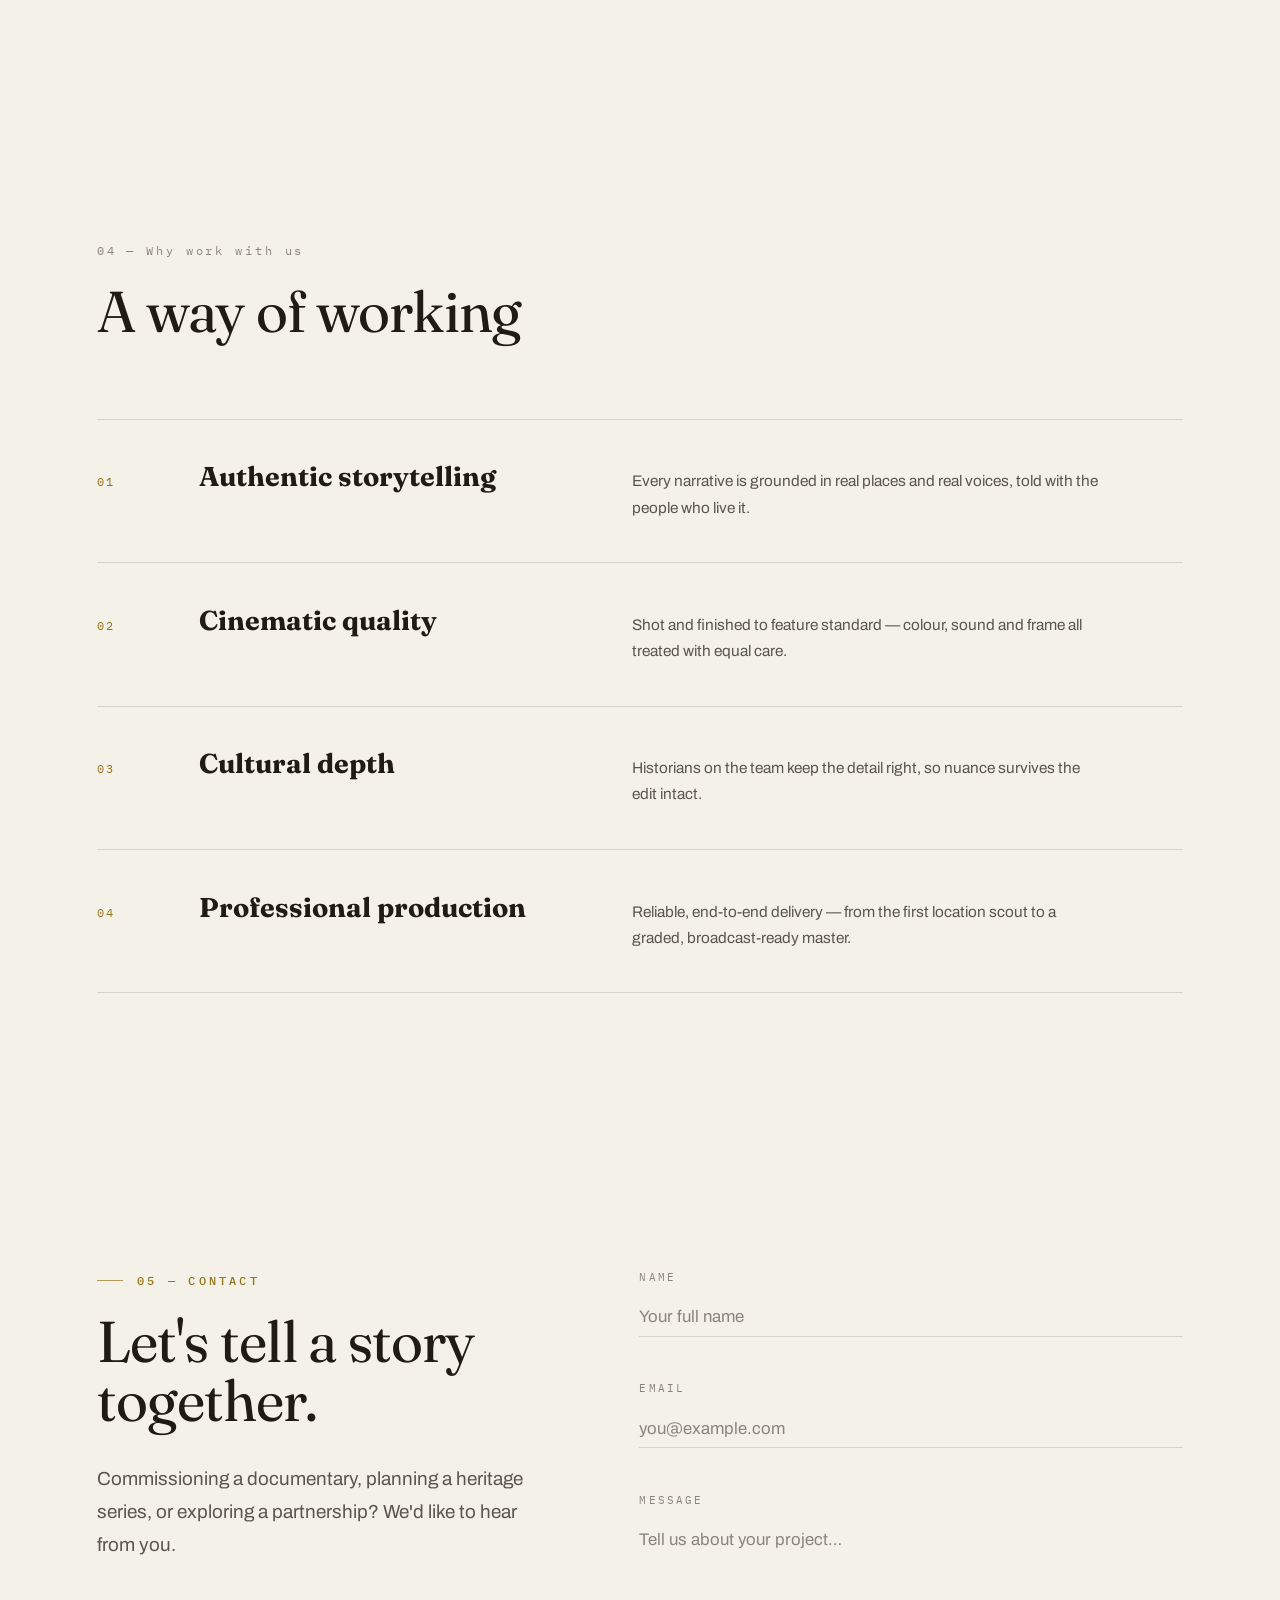
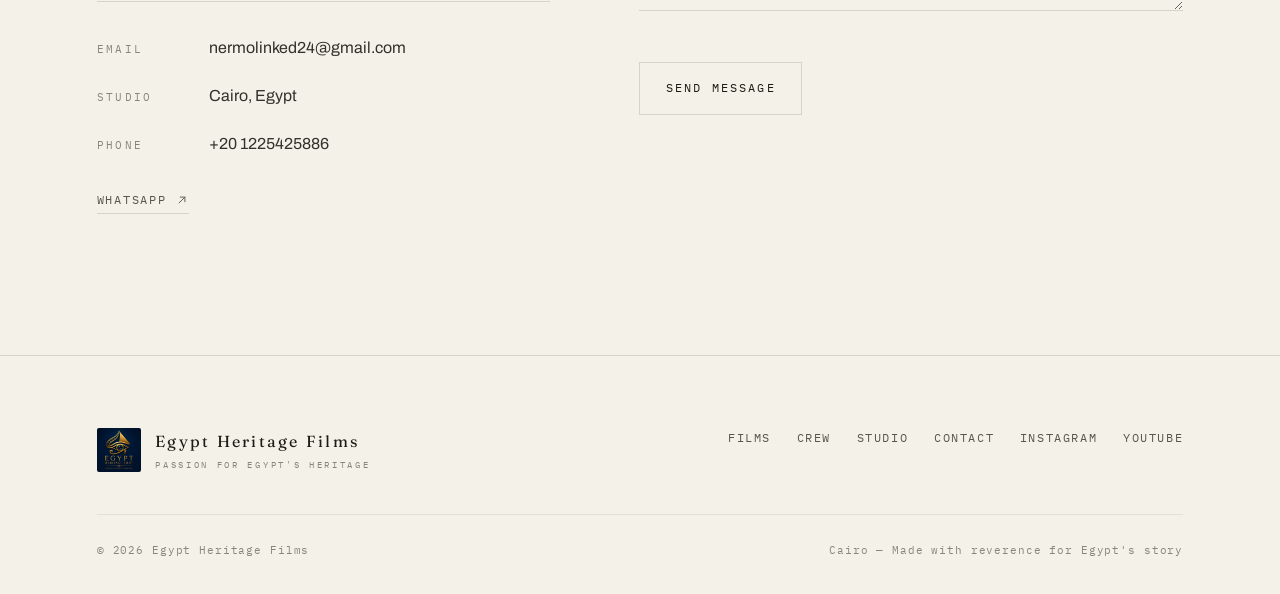
==== commit 9fc889d9: "gmail" ====
--- a/index.html
+++ b/index.html
@@ -371,13 +371,13 @@
           <p class="lead measure" data-i18n="contact.lead">Commissioning a documentary, planning a heritage series, or exploring a partnership? We'd like to hear from you.</p>
 
           <dl class="contact__lines">
-            <div class="contact__line"><dt data-i18n="ct.email">Email</dt><dd><a href="mailto:hello@egyptheritagefilms.com">hello@egyptheritagefilms.com</a></dd></div>
+            <div class="contact__line"><dt data-i18n="ct.email">Email</dt><dd><a href="mailto:nermolinked24@gmail.com">nermolinked24@gmail.com</a></dd></div>
             <div class="contact__line"><dt data-i18n="ct.studio">Studio</dt><dd data-i18n="ct.studioV">Cairo, Egypt</dd></div>
-            <div class="contact__line"><dt data-i18n="ct.phone">Phone</dt><dd><a href="tel:+201000000000">+20 100 000 0000</a></dd></div>
+            <div class="contact__line"><dt data-i18n="ct.phone">Phone</dt><dd><a href="tel:+201225425886">+20 1225425886</a></dd></div>
           </dl>
 
           <!-- Replace the number with your WhatsApp business line -->
-          <a class="link contact__wa" href="https://wa.me/201000000000?text=Hello%20Egypt%20Heritage%20Films" target="_blank" rel="noopener">
+          <a class="link contact__wa" href="https://wa.me/201225425886?text=Hello%20Egypt%20Heritage%20Films" target="_blank" rel="noopener">
             <span data-i18n="ct.wa">WhatsApp</span>
             <svg viewBox="0 0 24 24" fill="none" stroke="currentColor" stroke-width="1.6"><path d="M7 17L17 7M9 7h8v8" stroke-linecap="round" stroke-linejoin="round"/></svg>
           </a>
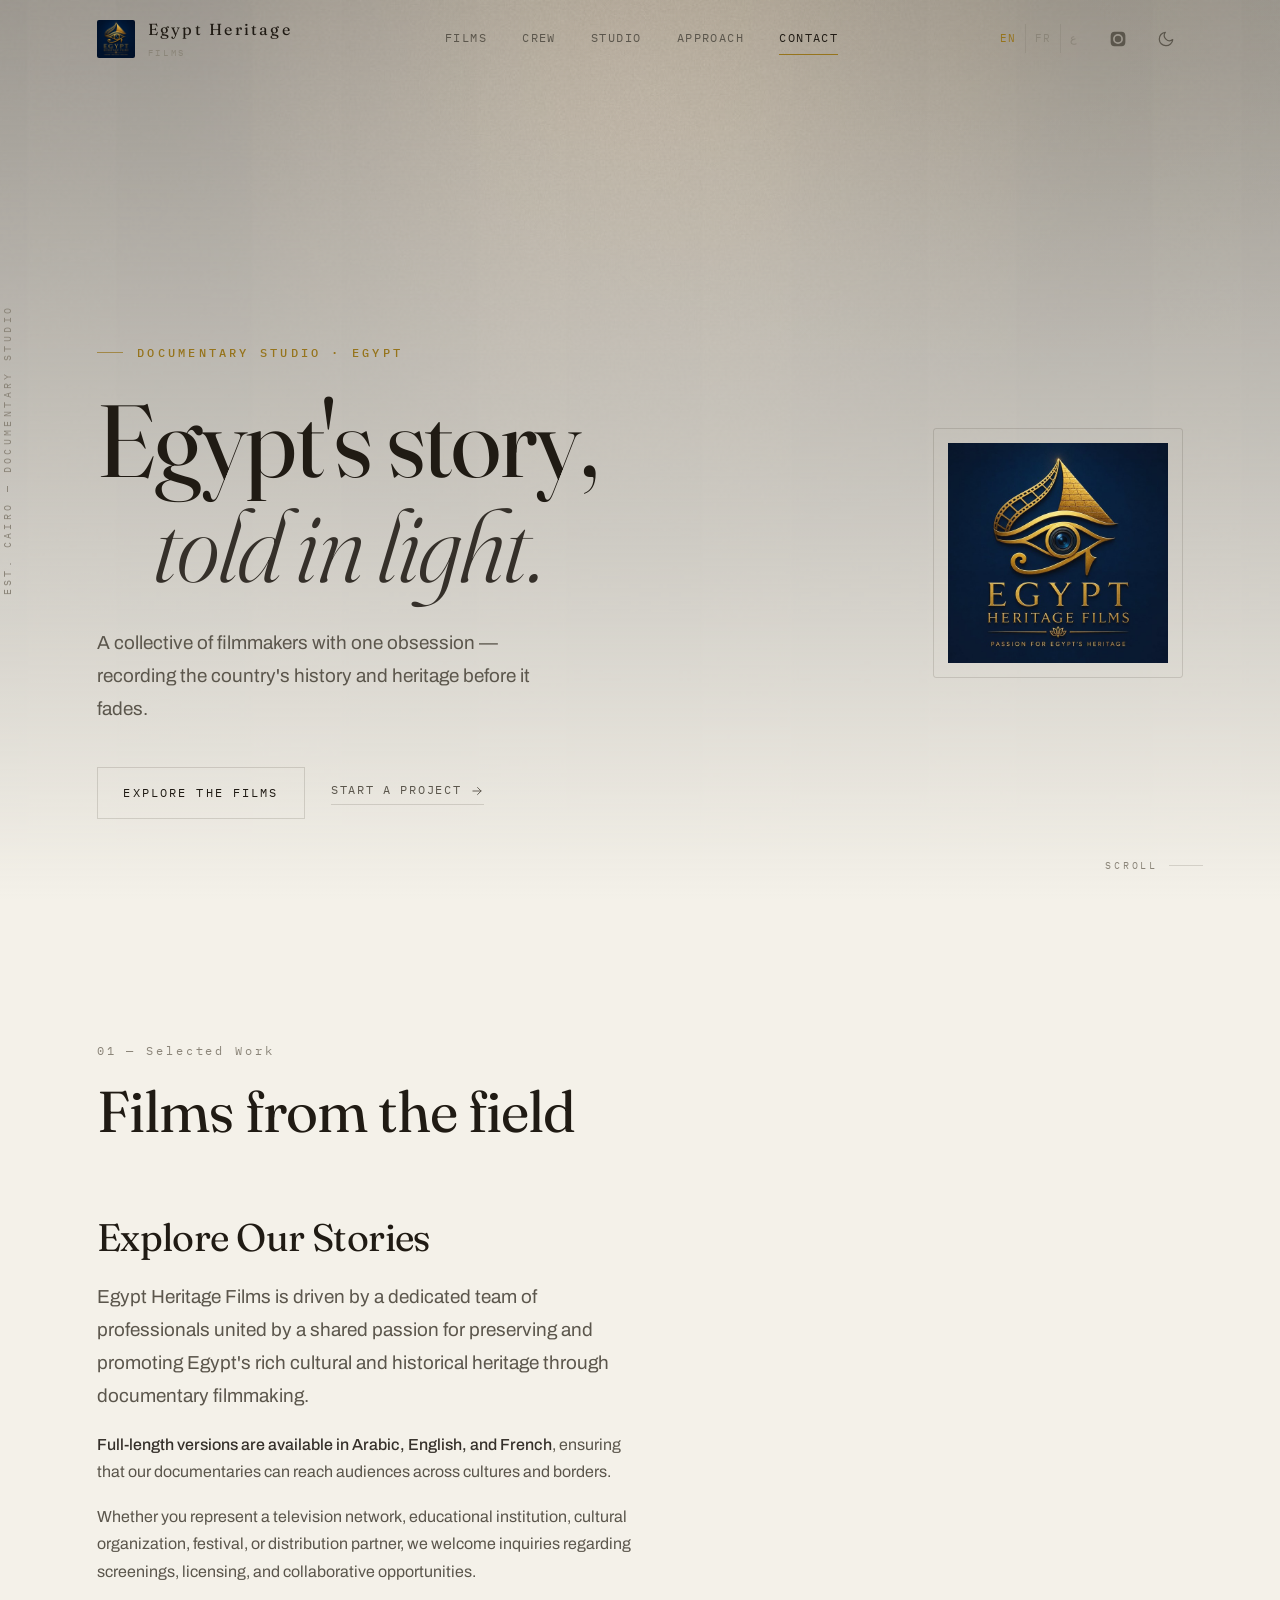
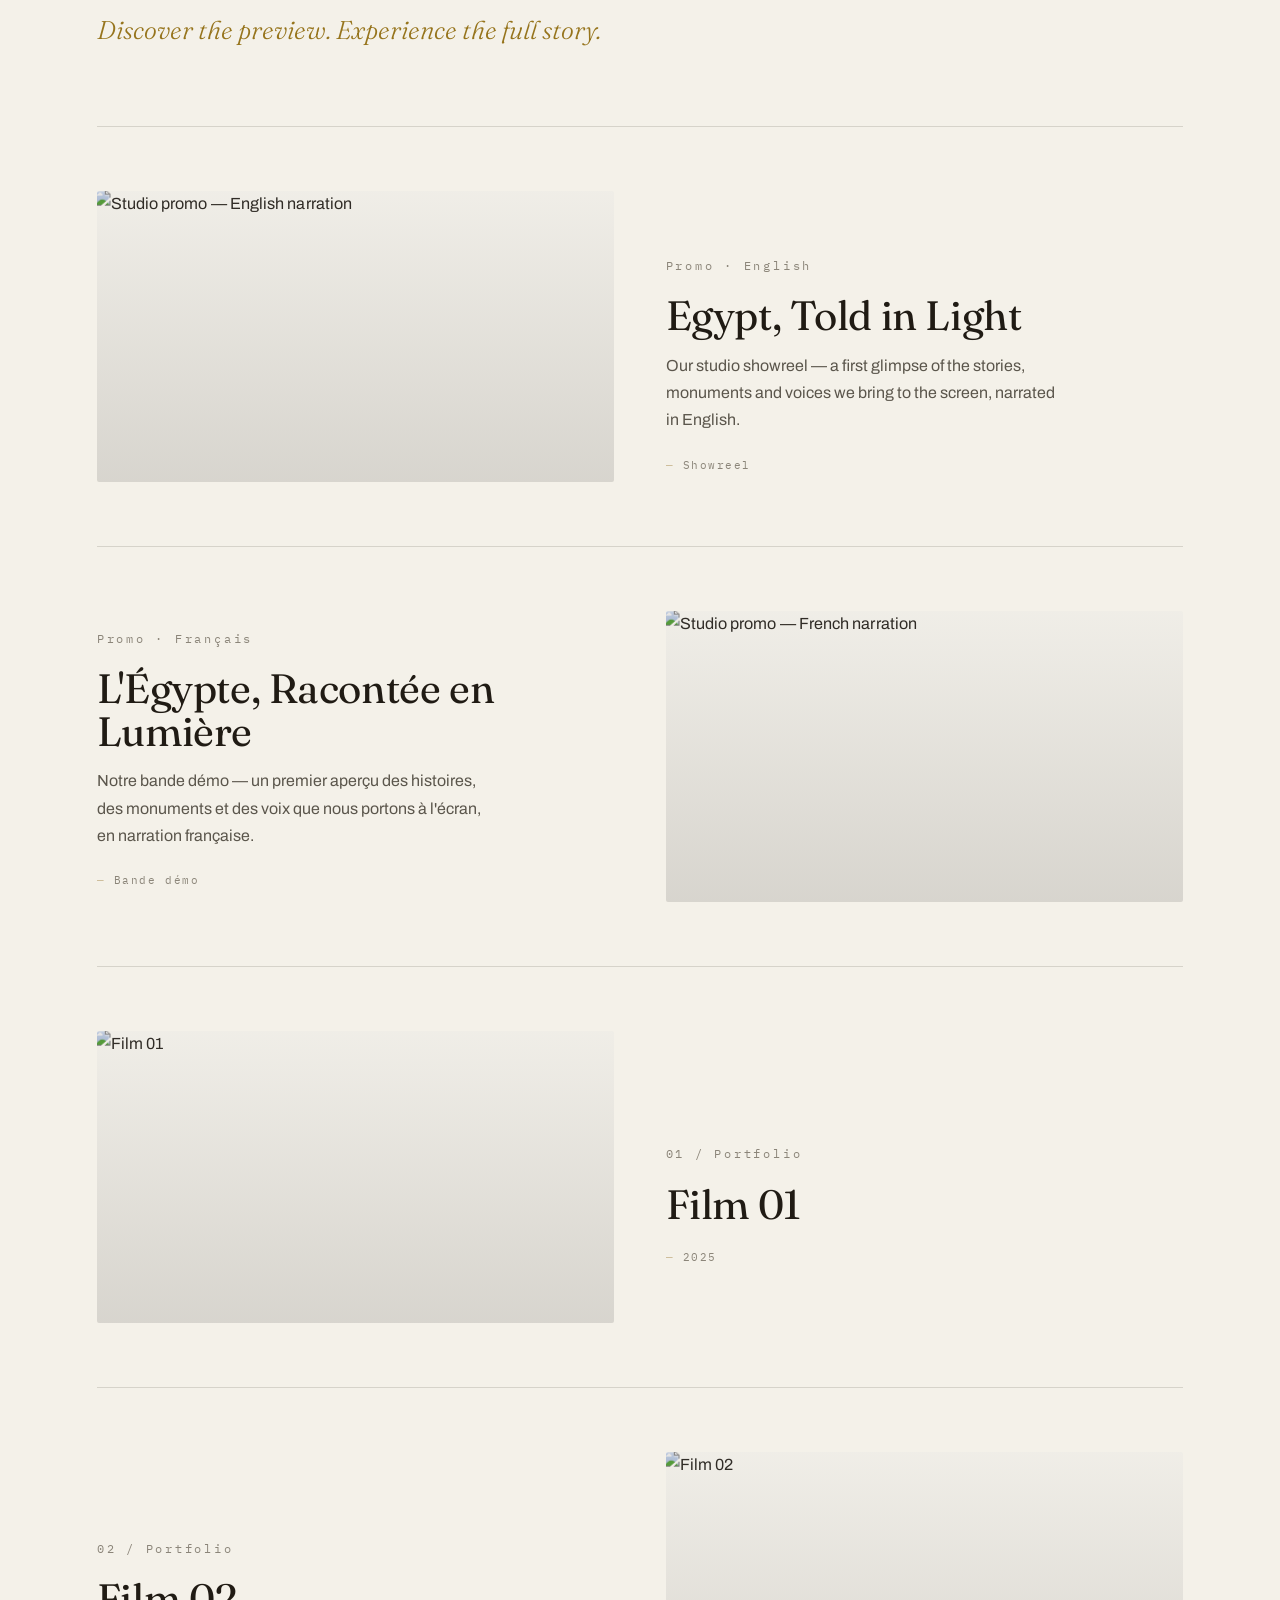
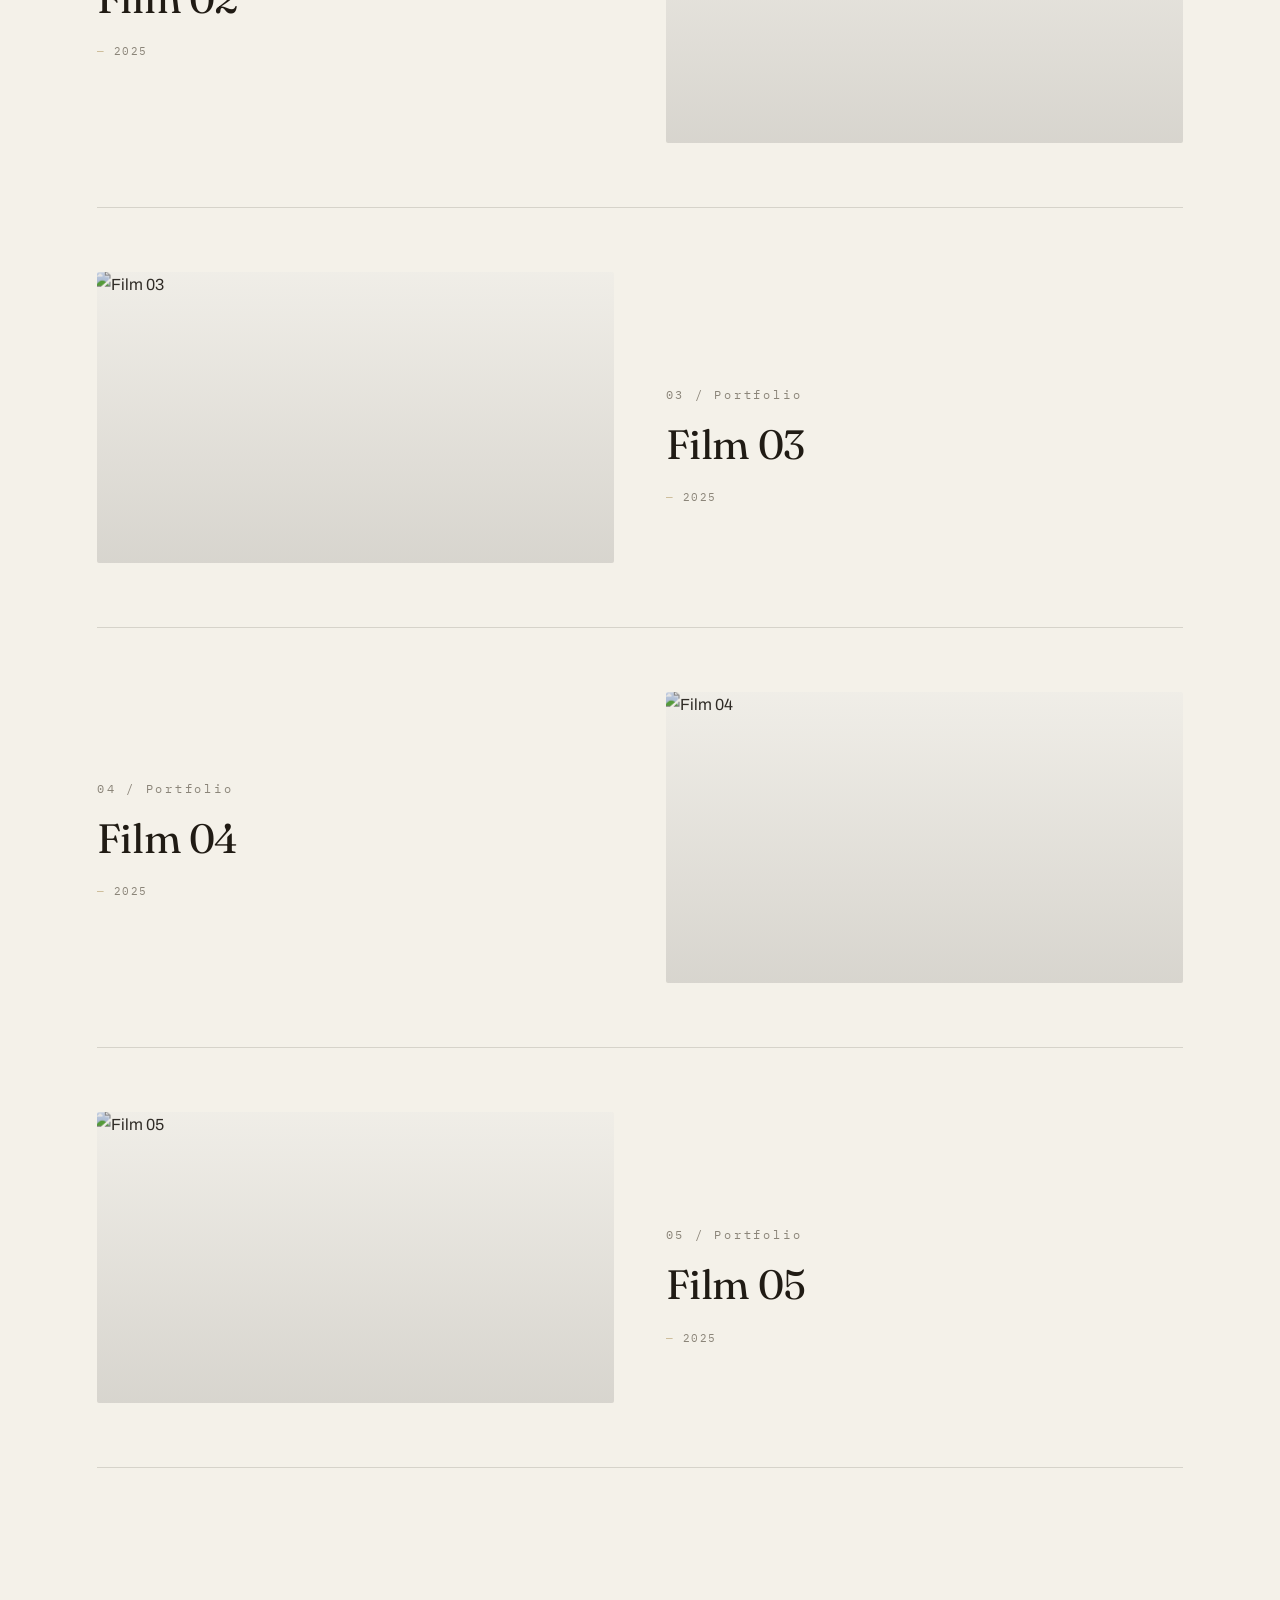
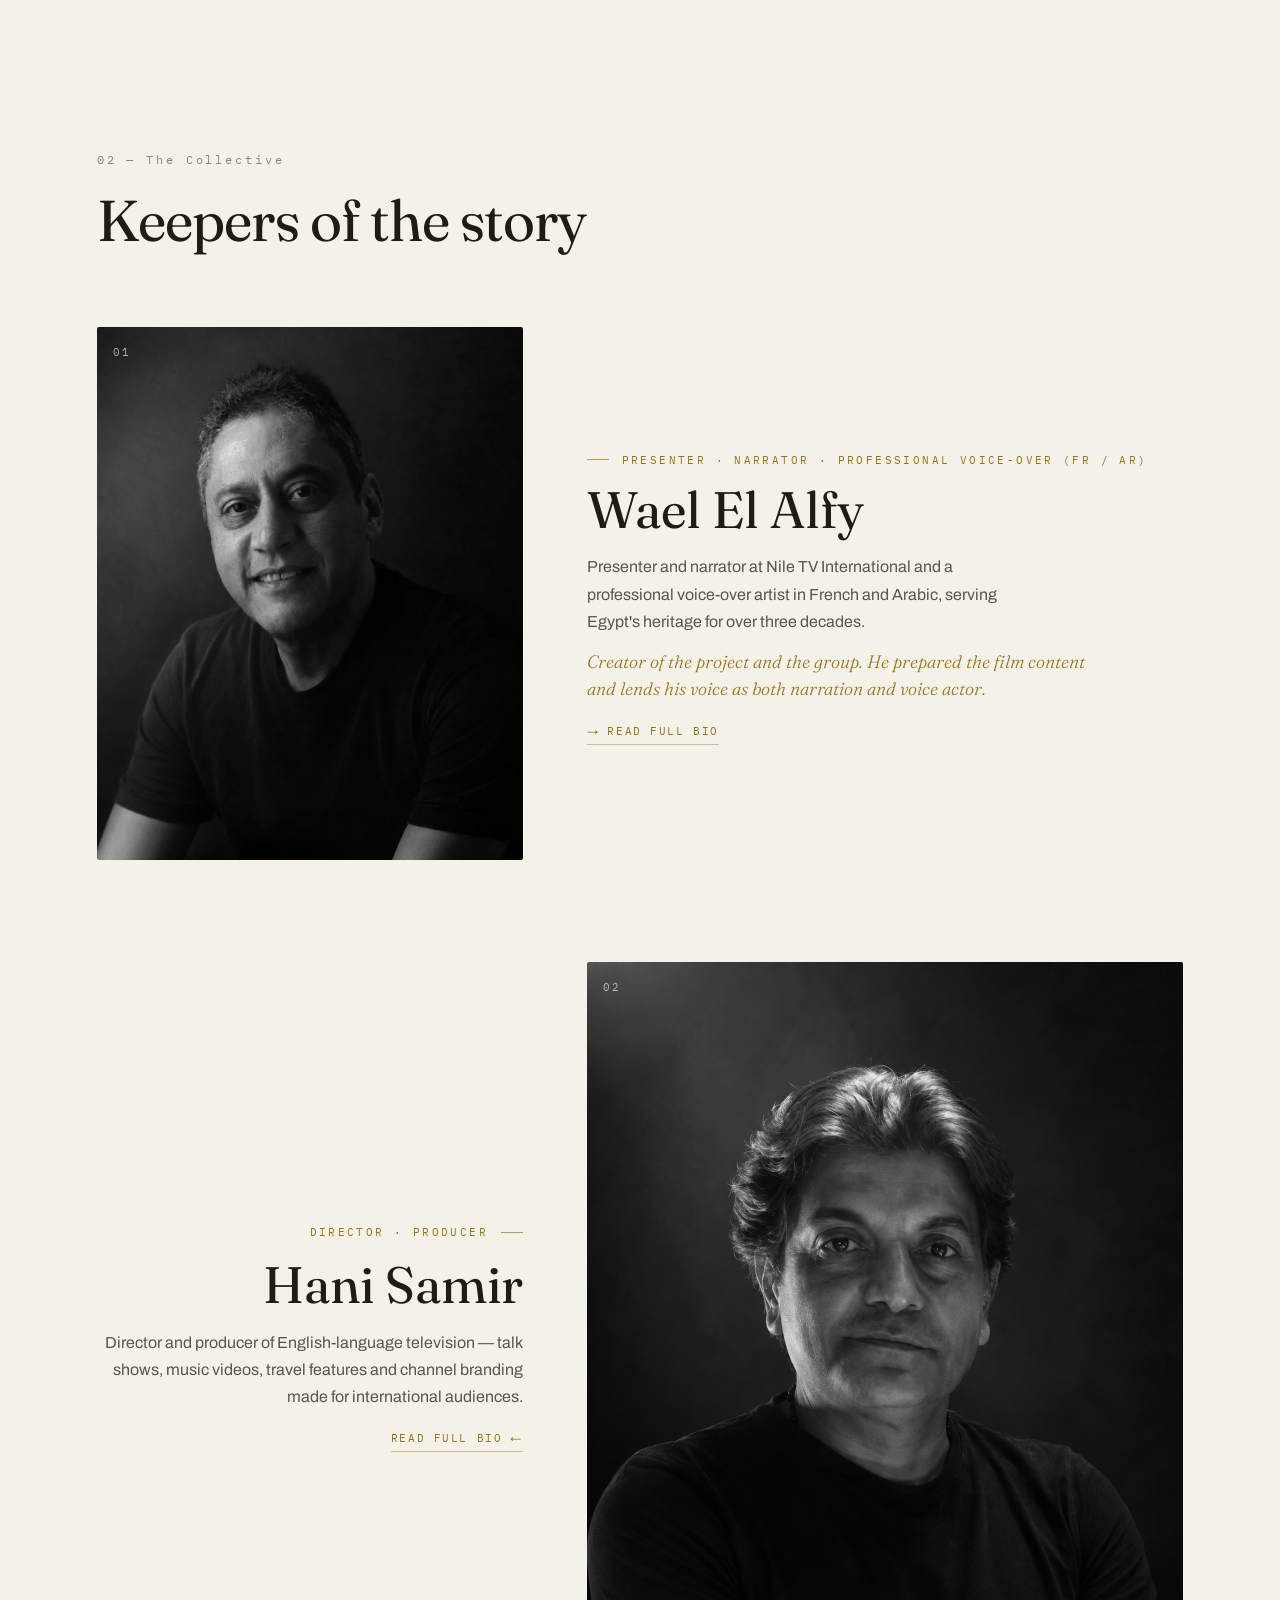
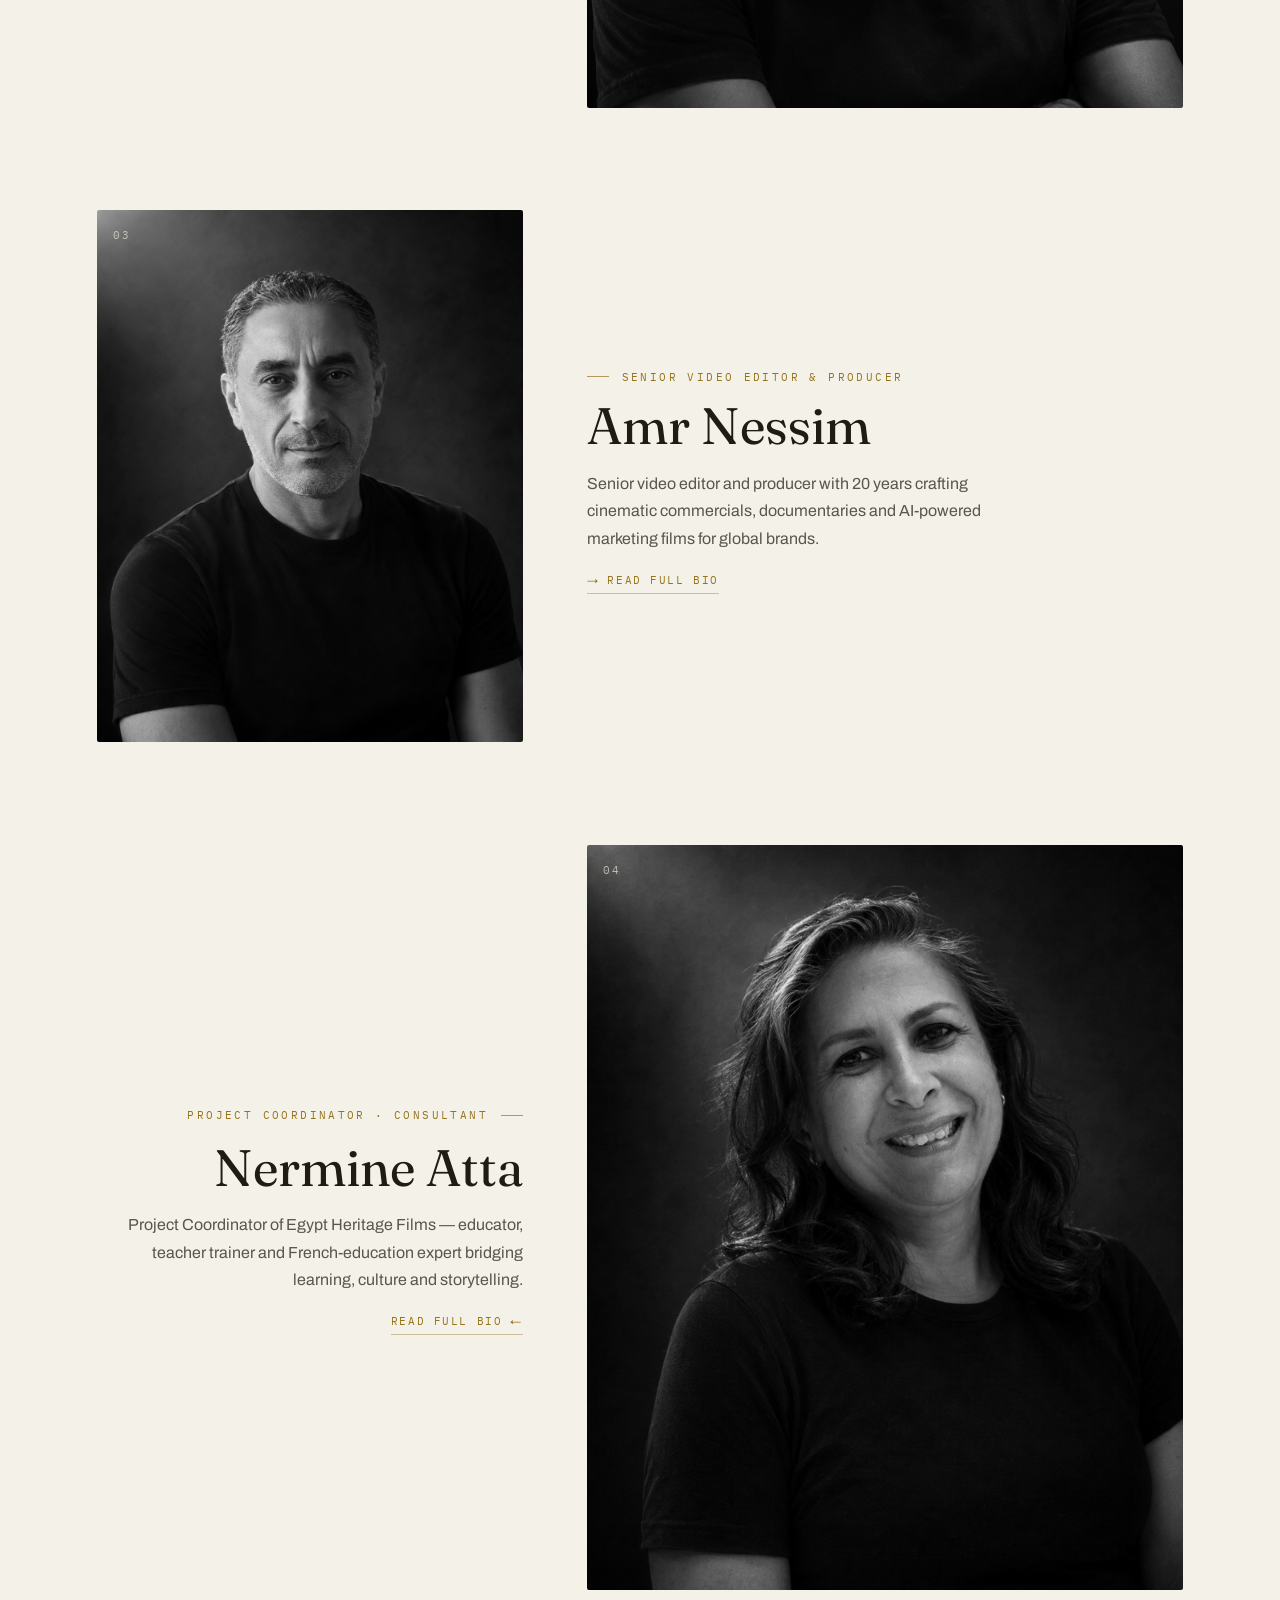
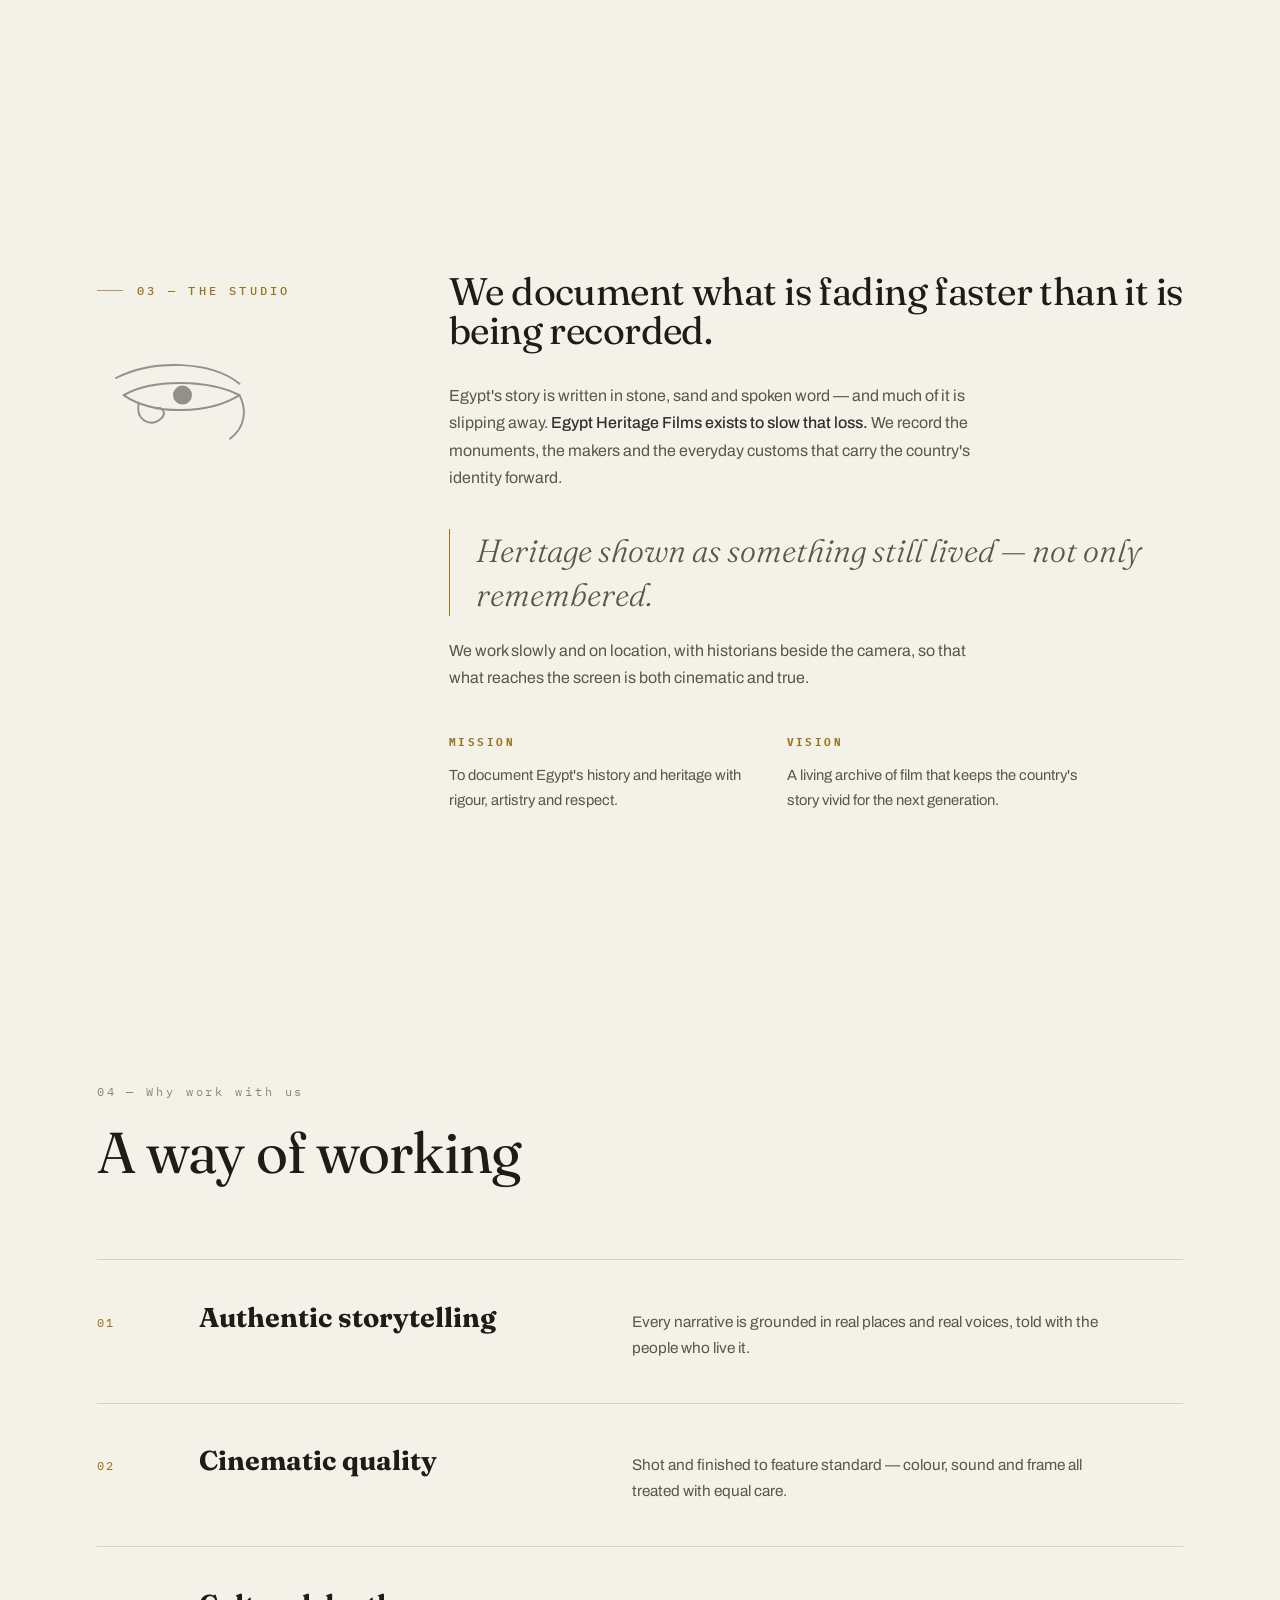
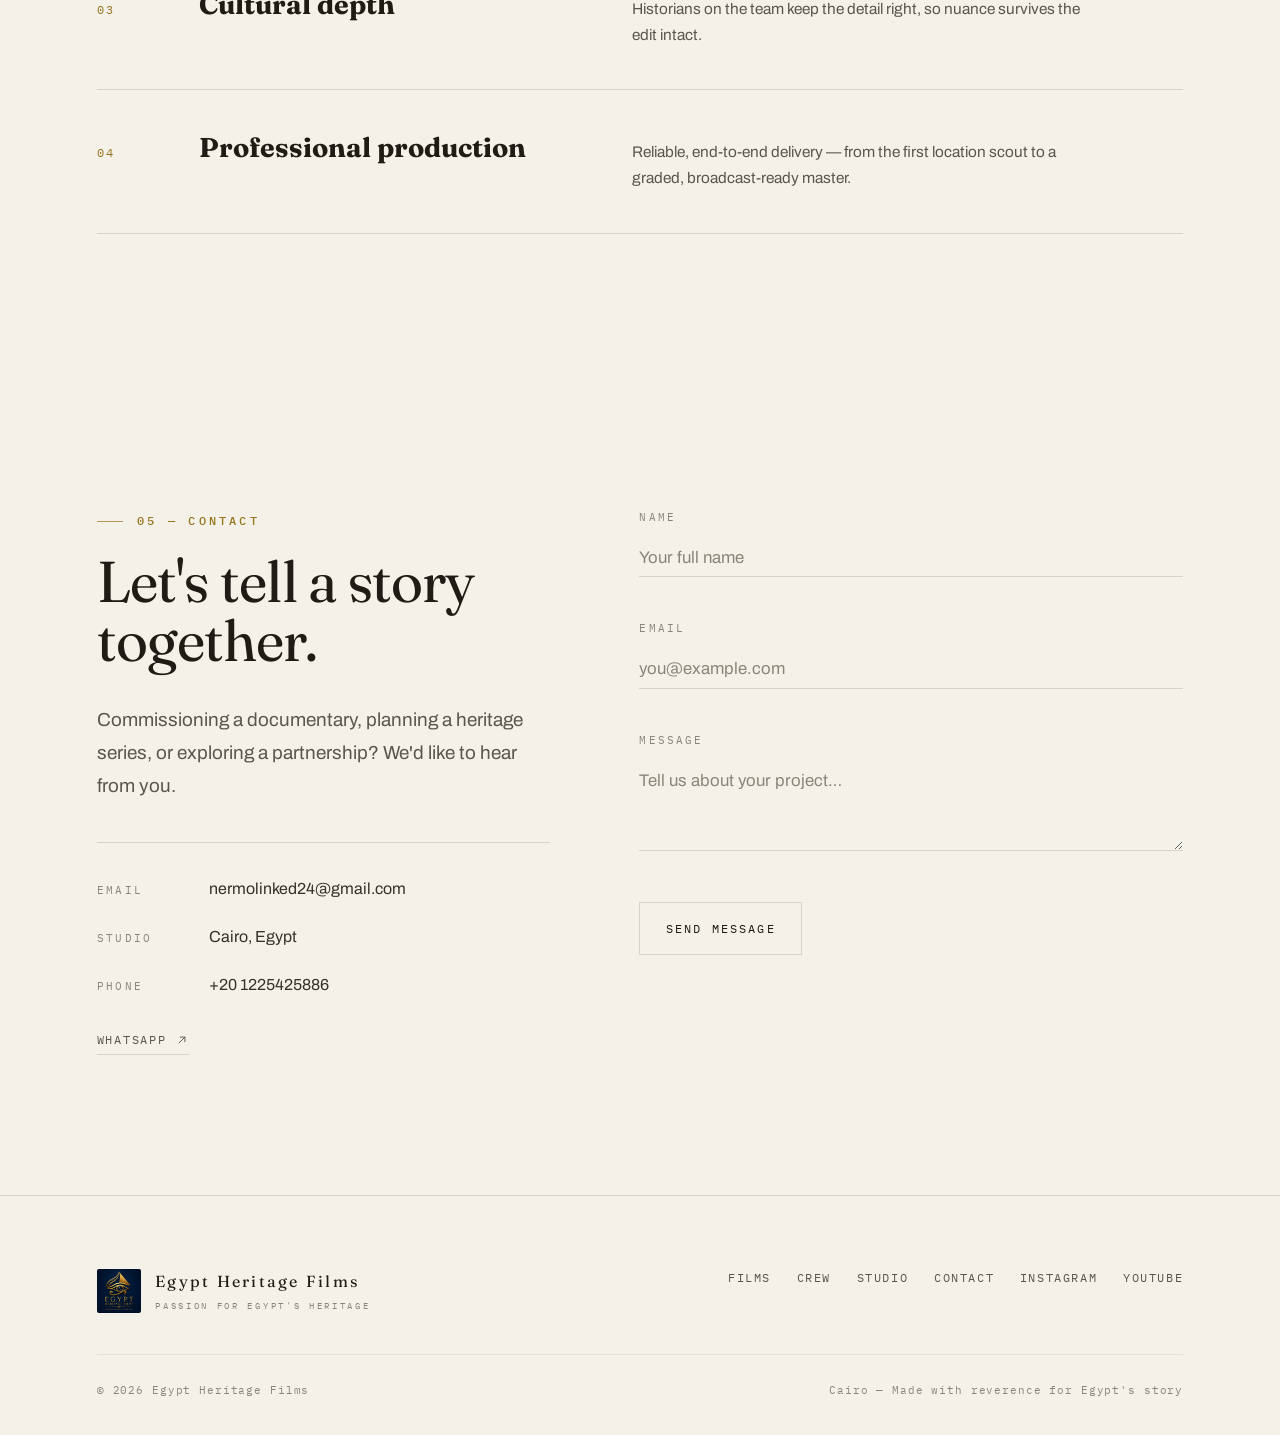
==== commit ec4b8fe2: "promo added" ====
--- a/index.html
+++ b/index.html
@@ -54,6 +54,9 @@
           <button type="button" data-lang="fr" aria-label="Français">FR</button>
           <button type="button" data-lang="ar" aria-label="العربية">ع</button>
         </div>
+        <a class="nav__ig" href="https://www.instagram.com/ehf242?igsh=MWJ6ajJ4anRiNHJkMA==" target="_blank" rel="noopener" aria-label="Egypt Heritage Films on Instagram" title="Instagram">
+          <svg viewBox="0 0 24 24" fill="currentColor"><path d="M12 2.2c3.2 0 3.6 0 4.8.07 3.3.15 4.8 1.7 5 5 .05 1.2.06 1.6.06 4.7s0 3.5-.06 4.7c-.2 3.3-1.7 4.8-5 5-1.2.05-1.6.06-4.8.06s-3.6 0-4.8-.06c-3.3-.2-4.8-1.7-5-5C2.2 15.5 2.2 15.1 2.2 12s0-3.5.06-4.7c.2-3.3 1.7-4.8 5-5C8.4 2.2 8.8 2.2 12 2.2zm0 3.2a6.6 6.6 0 100 13.2 6.6 6.6 0 000-13.2zm0 10.9a4.3 4.3 0 110-8.6 4.3 4.3 0 010 8.6zm6.9-11.1a1.5 1.5 0 11-3 0 1.5 1.5 0 013 0z"/></svg>
+        </a>
         <button class="theme" id="themeToggle" type="button" aria-label="Switch to night mode" title="Night mode">
           <svg class="theme__moon" viewBox="0 0 24 24" fill="none" stroke="currentColor" stroke-width="1.6" stroke-linecap="round" stroke-linejoin="round"><path d="M21 12.8A9 9 0 1111.2 3a7 7 0 009.8 9.8z"/></svg>
           <svg class="theme__sun" viewBox="0 0 24 24" fill="none" stroke="currentColor" stroke-width="1.6" stroke-linecap="round" stroke-linejoin="round"><circle cx="12" cy="12" r="4.2"/><path d="M12 2v2M12 20v2M4.9 4.9l1.4 1.4M17.7 17.7l1.4 1.4M2 12h2M20 12h2M4.9 19.1l1.4-1.4M17.7 6.3l1.4-1.4"/></svg>
@@ -109,6 +112,35 @@
         <!-- Films are streamed from Google Drive: data-video is the /preview URL,
              the card thumbnail comes from Drive's thumbnail endpoint. -->
         <div class="films">
+          <!-- Studio promos (English & French narration) -->
+          <article class="film" data-reveal
+                   data-video="https://drive.google.com/file/d/1lGBlE7goWMHjLii4WMcruq5CMSzrBp4h/preview">
+            <div class="film__media">
+              <img src="https://drive.google.com/thumbnail?id=1lGBlE7goWMHjLii4WMcruq5CMSzrBp4h&sz=w1200" alt="Studio promo — English narration" loading="lazy" referrerpolicy="no-referrer" />
+              <span class="film__play"><span><svg viewBox="0 0 24 24"><path d="M8 5v14l11-7z"/></svg></span></span>
+            </div>
+            <div class="film__text">
+              <span class="film__index" data-i18n="promoEn.idx">Promo · English</span>
+              <h3 class="film__title" data-i18n="promoEn.title">Egypt, Told in Light</h3>
+              <p class="film__desc" data-i18n="promoEn.desc">Our studio showreel — a first glimpse of the stories, monuments and voices we bring to the screen, narrated in English.</p>
+              <div class="film__meta"><span data-i18n="promoEn.m">Showreel</span></div>
+            </div>
+          </article>
+
+          <article class="film" data-reveal
+                   data-video="https://drive.google.com/file/d/1EGlKgwdLjGFgDWlm1jaLHdbwKIRXb8Gn/preview">
+            <div class="film__media">
+              <img src="https://drive.google.com/thumbnail?id=1EGlKgwdLjGFgDWlm1jaLHdbwKIRXb8Gn&sz=w1200" alt="Studio promo — French narration" loading="lazy" referrerpolicy="no-referrer" />
+              <span class="film__play"><span><svg viewBox="0 0 24 24"><path d="M8 5v14l11-7z"/></svg></span></span>
+            </div>
+            <div class="film__text">
+              <span class="film__index" data-i18n="promoFr.idx">Promo · Français</span>
+              <h3 class="film__title" data-i18n="promoFr.title">L'Égypte, Racontée en Lumière</h3>
+              <p class="film__desc" data-i18n="promoFr.desc">Notre bande démo — un premier aperçu des histoires, des monuments et des voix que nous portons à l'écran, en narration française.</p>
+              <div class="film__meta"><span data-i18n="promoFr.m">Bande démo</span></div>
+            </div>
+          </article>
+
           <article class="film" data-reveal
                    data-video="https://drive.google.com/file/d/1yYDEXdmLXgruZGEpByBUhGRuFI118DvD/preview">
             <div class="film__media">
@@ -219,10 +251,6 @@
                 </ul>
                 <blockquote class="bio__quote">To give heritage a voice, to tell history with passion, and to build a lasting bond between cultures.</blockquote>
               </template>
-              <div class="person__social">
-                <a href="#" aria-label="Instagram"><svg viewBox="0 0 24 24" fill="currentColor"><path d="M12 2.2c3.2 0 3.6 0 4.8.07 3.3.15 4.8 1.7 5 5 .05 1.2.06 1.6.06 4.7s0 3.5-.06 4.7c-.2 3.3-1.7 4.8-5 5-1.2.05-1.6.06-4.8.06s-3.6 0-4.8-.06c-3.3-.2-4.8-1.7-5-5C2.2 15.5 2.2 15.1 2.2 12s0-3.5.06-4.7c.2-3.3 1.7-4.8 5-5C8.4 2.2 8.8 2.2 12 2.2zm0 3.2a6.6 6.6 0 100 13.2 6.6 6.6 0 000-13.2zm0 10.9a4.3 4.3 0 110-8.6 4.3 4.3 0 010 8.6zm6.9-11.1a1.5 1.5 0 11-3 0 1.5 1.5 0 013 0z"/></svg></a>
-                <a href="#" aria-label="LinkedIn"><svg viewBox="0 0 24 24" fill="currentColor"><path d="M4.98 3.5a2.5 2.5 0 11-.02 5 2.5 2.5 0 01.02-5zM3 9h4v12H3zM9 9h3.8v1.6h.05c.53-1 1.8-2 3.75-2C20.5 8.6 21 11 21 14.3V21h-4v-5.9c0-1.4 0-3.2-2-3.2s-2.3 1.5-2.3 3.1V21H9z"/></svg></a>
-              </div>
             </div>
           </article>
 
@@ -241,10 +269,6 @@
                 <p>Throughout my career, I have led and delivered a diverse range of content—from live talk shows and political satire to music videos, travel features, and documentaries—many of which were broadcast in English and targeted at international audiences. My work with Nile TV's English-language programs, such as <strong>Nile Café</strong> and <strong>Generation Talk</strong>, has equipped me with the cultural fluency and editorial sensitivity needed to engage diverse viewerships.</p>
                 <p>I have also directed and produced branding campaigns and visual identities for national TV channels, collaborating with international teams and integrating cutting-edge visual design techniques including chroma and motion graphics. My hands-on skills in editing (Avid, Final Cut) and visual storytelling allow me to deliver polished productions from concept to final cut.</p>
               </template>
-              <div class="person__social">
-                <a href="#" aria-label="Instagram"><svg viewBox="0 0 24 24" fill="currentColor"><path d="M12 2.2c3.2 0 3.6 0 4.8.07 3.3.15 4.8 1.7 5 5 .05 1.2.06 1.6.06 4.7s0 3.5-.06 4.7c-.2 3.3-1.7 4.8-5 5-1.2.05-1.6.06-4.8.06s-3.6 0-4.8-.06c-3.3-.2-4.8-1.7-5-5C2.2 15.5 2.2 15.1 2.2 12s0-3.5.06-4.7c.2-3.3 1.7-4.8 5-5C8.4 2.2 8.8 2.2 12 2.2zm0 3.2a6.6 6.6 0 100 13.2 6.6 6.6 0 000-13.2zm0 10.9a4.3 4.3 0 110-8.6 4.3 4.3 0 010 8.6zm6.9-11.1a1.5 1.5 0 11-3 0 1.5 1.5 0 013 0z"/></svg></a>
-                <a href="#" aria-label="LinkedIn"><svg viewBox="0 0 24 24" fill="currentColor"><path d="M4.98 3.5a2.5 2.5 0 11-.02 5 2.5 2.5 0 01.02-5zM3 9h4v12H3zM9 9h3.8v1.6h.05c.53-1 1.8-2 3.75-2C20.5 8.6 21 11 21 14.3V21h-4v-5.9c0-1.4 0-3.2-2-3.2s-2.3 1.5-2.3 3.1V21H9z"/></svg></a>
-              </div>
             </div>
           </article>
 
@@ -262,10 +286,6 @@
               <template class="person__full" data-i18n="p3.full">
                 <p>With 20 years of experience in video production, I specialize in crafting cinematic commercials, documentaries, corporate films, and AI-powered marketing videos that help brands communicate, engage, and grow across global markets.</p>
               </template>
-              <div class="person__social">
-                <a href="#" aria-label="Instagram"><svg viewBox="0 0 24 24" fill="currentColor"><path d="M12 2.2c3.2 0 3.6 0 4.8.07 3.3.15 4.8 1.7 5 5 .05 1.2.06 1.6.06 4.7s0 3.5-.06 4.7c-.2 3.3-1.7 4.8-5 5-1.2.05-1.6.06-4.8.06s-3.6 0-4.8-.06c-3.3-.2-4.8-1.7-5-5C2.2 15.5 2.2 15.1 2.2 12s0-3.5.06-4.7c.2-3.3 1.7-4.8 5-5C8.4 2.2 8.8 2.2 12 2.2zm0 3.2a6.6 6.6 0 100 13.2 6.6 6.6 0 000-13.2zm0 10.9a4.3 4.3 0 110-8.6 4.3 4.3 0 010 8.6zm6.9-11.1a1.5 1.5 0 11-3 0 1.5 1.5 0 013 0z"/></svg></a>
-                <a href="#" aria-label="LinkedIn"><svg viewBox="0 0 24 24" fill="currentColor"><path d="M4.98 3.5a2.5 2.5 0 11-.02 5 2.5 2.5 0 01.02-5zM3 9h4v12H3zM9 9h3.8v1.6h.05c.53-1 1.8-2 3.75-2C20.5 8.6 21 11 21 14.3V21h-4v-5.9c0-1.4 0-3.2-2-3.2s-2.3 1.5-2.3 3.1V21H9z"/></svg></a>
-              </div>
             </div>
           </article>
 
@@ -288,10 +308,6 @@
                 <p>My expertise combines education, project management, training, international language assessment, and creative communication, allowing me to bridge the worlds of learning, culture, and innovation.</p>
                 <blockquote class="bio__quote">My mission is to empower people, inspire lifelong learning, and create meaningful projects that leave a lasting educational and cultural impact.</blockquote>
               </template>
-              <div class="person__social">
-                <a href="#" aria-label="Instagram"><svg viewBox="0 0 24 24" fill="currentColor"><path d="M12 2.2c3.2 0 3.6 0 4.8.07 3.3.15 4.8 1.7 5 5 .05 1.2.06 1.6.06 4.7s0 3.5-.06 4.7c-.2 3.3-1.7 4.8-5 5-1.2.05-1.6.06-4.8.06s-3.6 0-4.8-.06c-3.3-.2-4.8-1.7-5-5C2.2 15.5 2.2 15.1 2.2 12s0-3.5.06-4.7c.2-3.3 1.7-4.8 5-5C8.4 2.2 8.8 2.2 12 2.2zm0 3.2a6.6 6.6 0 100 13.2 6.6 6.6 0 000-13.2zm0 10.9a4.3 4.3 0 110-8.6 4.3 4.3 0 010 8.6zm6.9-11.1a1.5 1.5 0 11-3 0 1.5 1.5 0 013 0z"/></svg></a>
-                <a href="#" aria-label="LinkedIn"><svg viewBox="0 0 24 24" fill="currentColor"><path d="M4.98 3.5a2.5 2.5 0 11-.02 5 2.5 2.5 0 01.02-5zM3 9h4v12H3zM9 9h3.8v1.6h.05c.53-1 1.8-2 3.75-2C20.5 8.6 21 11 21 14.3V21h-4v-5.9c0-1.4 0-3.2-2-3.2s-2.3 1.5-2.3 3.1V21H9z"/></svg></a>
-              </div>
             </div>
           </article>
         </div>
--- a/style.css
+++ b/style.css
@@ -589,8 +589,10 @@
 .modal.open { opacity: 1; visibility: visible; }
 .modal__dialog { width: min(1000px, 100%); transform: translateY(16px); transition: transform 0.7s var(--ease); }
 .modal.open .modal__dialog { transform: none; }
-.modal__frame { position: relative; aspect-ratio: 16/9; overflow: hidden; border-radius: 2px; background: #000; box-shadow: var(--shadow); border: 1px solid var(--line); }
-.modal__frame iframe { width: 100%; height: 100%; border: 0; display: block; background: #000; }
+/* padding-ratio keeps a true 16:9 on every browser (aspect-ratio is unreliable
+   on iframes in some mobile browsers, which left the Drive player broken). */
+.modal__frame { position: relative; width: 100%; height: 0; padding-bottom: 56.25%; overflow: hidden; border-radius: 2px; background: #000; box-shadow: var(--shadow); border: 1px solid var(--line); }
+.modal__frame iframe { position: absolute; inset: 0; width: 100%; height: 100%; border: 0; display: block; background: #000; }
 .modal__cap { display: flex; justify-content: space-between; align-items: baseline; gap: 1rem; margin-top: 1.2rem; flex-wrap: wrap; }
 .modal__cap h3 { font-family: var(--font-display); font-weight: 400; color: var(--bone); font-size: 1.2rem; }
 .modal__cap p { color: var(--ash); font-size: 0.9rem; }
@@ -703,7 +705,8 @@
   .lang button { padding: 0.28rem 0.34rem; font-size: 0.62rem; }
   .nav__right { gap: 0.4rem; }
 
-  .theme { width: 30px; height: 30px; }
+  .theme, .nav__ig { width: 30px; height: 30px; }
+  .theme svg, .nav__ig svg { width: 16px; height: 16px; }
 
   .hero { min-height: 92svh; }
   .hero__logo { width: clamp(120px, 34vw, 180px); }
@@ -752,6 +755,11 @@
 .lang button:hover { color: var(--bone); }
 .lang button.active { color: var(--brass); }
 
+/* Instagram link in the nav */
+.nav__ig { display: inline-grid; place-items: center; width: 34px; height: 34px; color: var(--ash); border-radius: 50%; transition: color 0.3s var(--ease), background 0.3s var(--ease); }
+.nav__ig:hover { color: var(--brass); background: rgba(150,116,40,0.10); }
+.nav__ig svg { width: 18px; height: 18px; }
+
 /* night / light mood toggle */
 .theme { display: inline-grid; place-items: center; width: 34px; height: 34px; color: var(--ash); border-radius: 50%; transition: color 0.3s var(--ease), background 0.3s var(--ease); }
 .theme:hover { color: var(--brass); background: rgba(150,116,40,0.10); }
